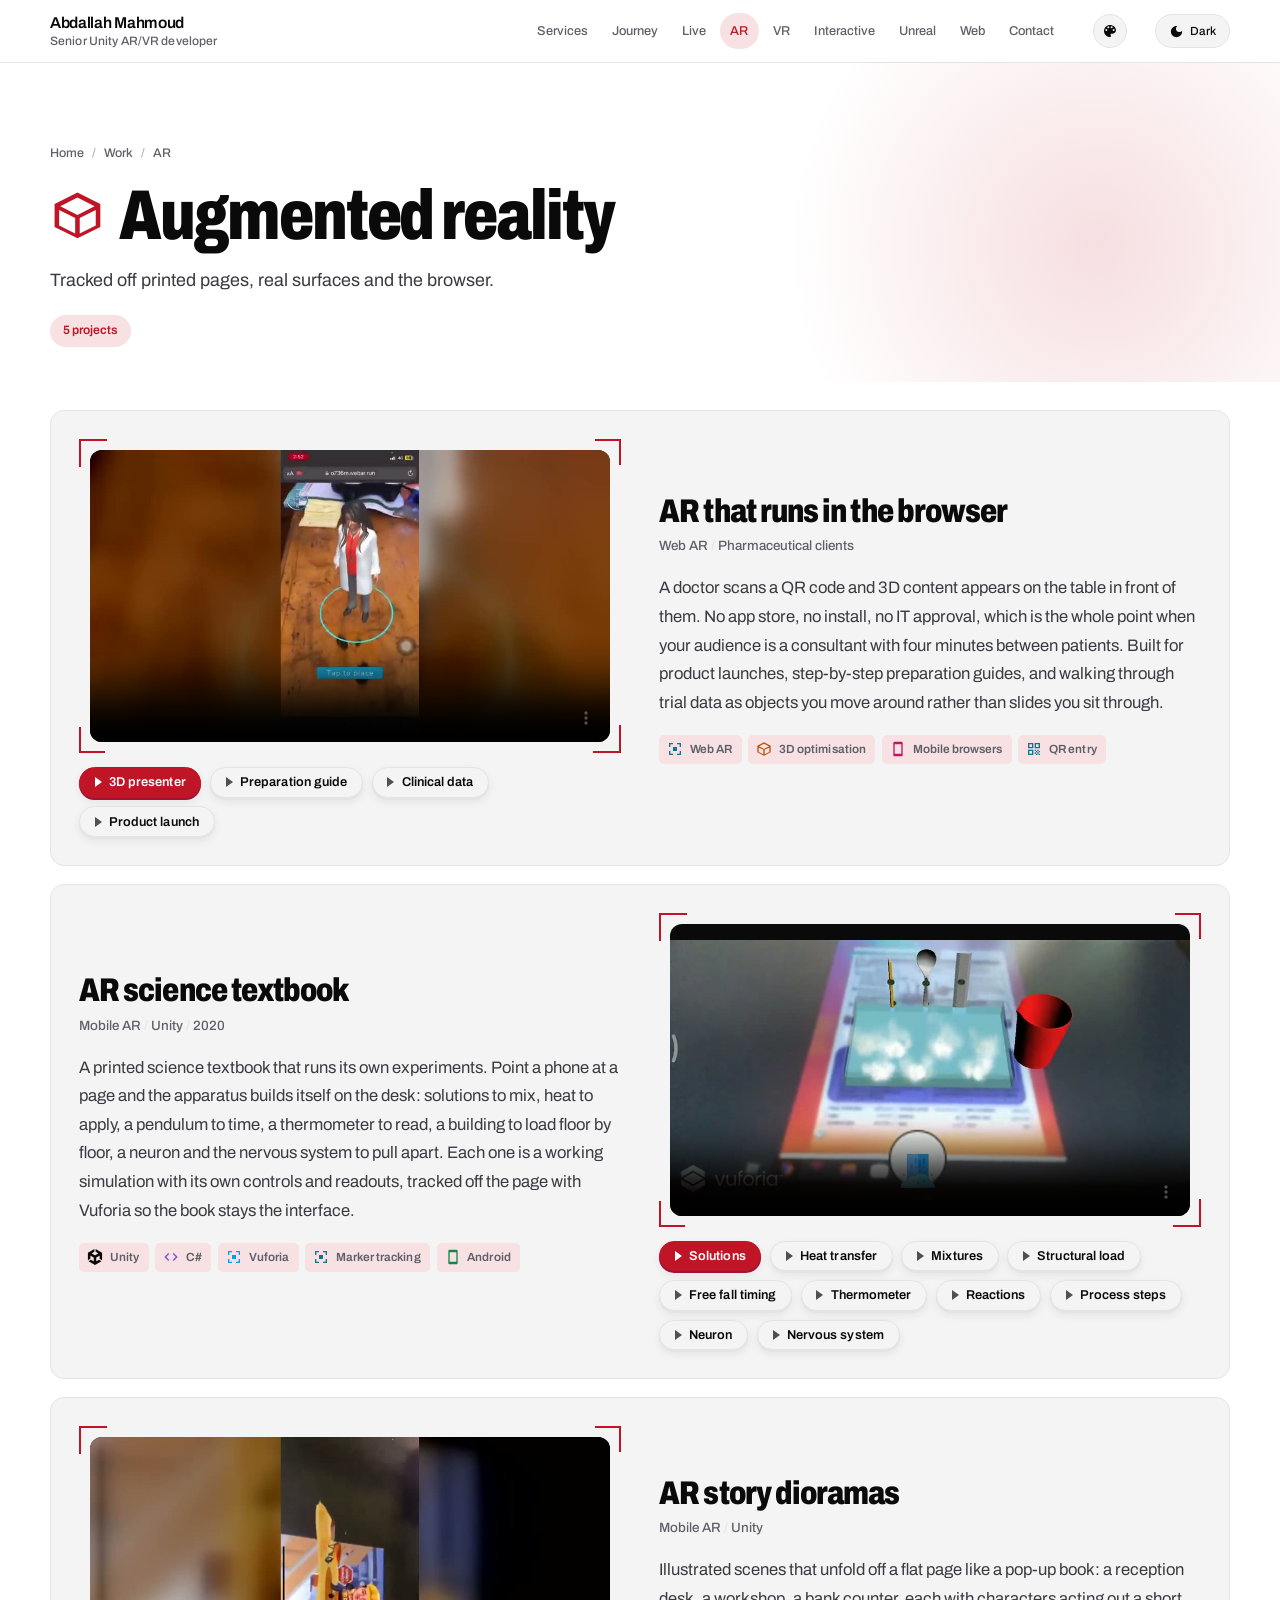
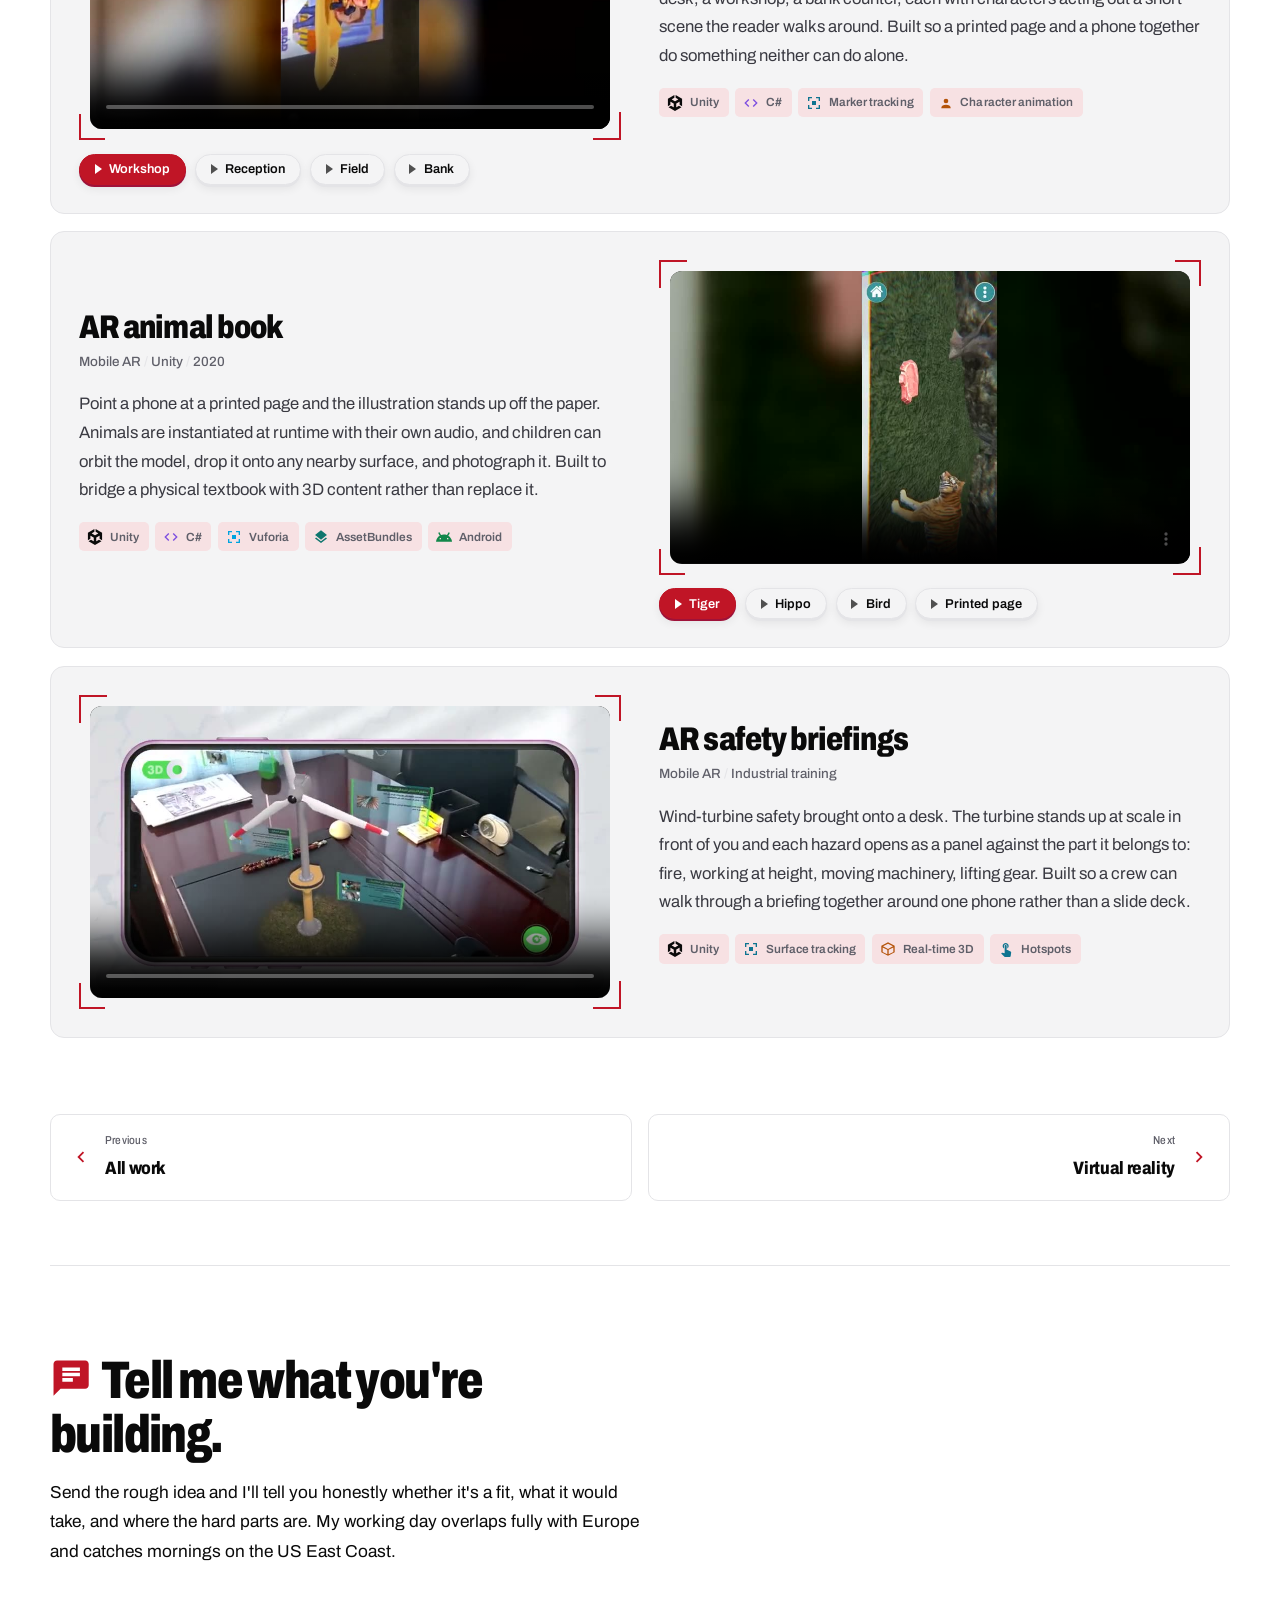
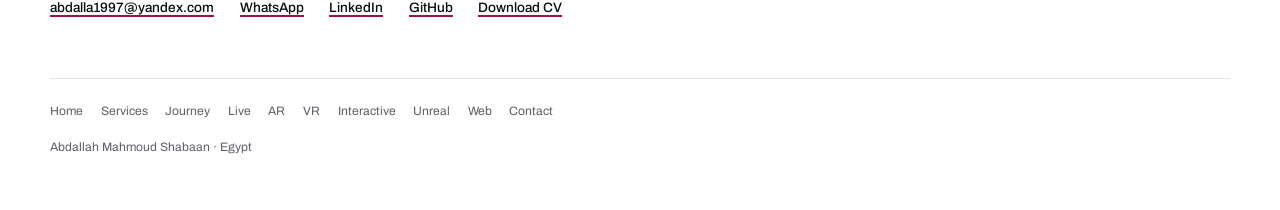
==== ar.html @ 5dbcf46c "Add four services to What I take on Hyper-casual mobile games, casual and puzzle games, web AR and b" ====
<!DOCTYPE html>
<html lang="en">
<head>
<meta charset="utf-8">
<meta name="viewport" content="width=device-width, initial-scale=1">
<title>Augmented reality · Abdallah Mahmoud</title>
<meta name="description" content="Augmented reality Web AR from a QR code, textbooks that come alive, safety briefings on a desk.">
<meta property="og:title" content="Augmented reality · Abdallah Mahmoud">
<meta property="og:description" content="Augmented reality Web AR from a QR code, textbooks that come alive, safety briefings on a desk.">
<meta property="og:image" content="https://abdallam1997.github.io/my-portfolio-site/share-card.png">
<meta property="og:image:width" content="1200">
<meta property="og:image:height" content="630">
<meta property="og:image:alt" content="Abdallah Mahmoud, Unity AR/VR developer">
<meta property="og:site_name" content="Abdallah Mahmoud">
<meta property="og:type" content="website">
<meta property="og:url" content="https://abdallam1997.github.io/my-portfolio-site/ar.html">
<meta name="twitter:card" content="summary_large_image">
<meta name="twitter:title" content="Augmented reality · Abdallah Mahmoud">
<meta name="twitter:description" content="Augmented reality Web AR from a QR code, textbooks that come alive, safety briefings on a desk.">
<meta name="twitter:image" content="https://abdallam1997.github.io/my-portfolio-site/share-card.png">
<link rel="canonical" href="https://abdallam1997.github.io/my-portfolio-site/ar.html">
<meta name="theme-color" content="#FFFFFF">
<link rel="icon" href="favicon.svg" type="image/svg+xml">
<link rel="icon" href="favicon.png" type="image/png" sizes="64x64">
<link rel="apple-touch-icon" href="apple-touch-icon.png">
<script>
// Runs before paint so a stored choice never flashes the wrong theme.
(function(){try{var t=localStorage.getItem('theme');
if(t==='dark'||t==='light')document.documentElement.setAttribute('data-theme',t);
var a=localStorage.getItem('accent');
if(a&&/^[a-z]+$/.test(a))document.documentElement.setAttribute('data-accent',a);}catch(e){}})();
</script>
<link rel="preconnect" href="https://fonts.googleapis.com">
<link rel="preconnect" href="https://fonts.gstatic.com" crossorigin>
<!-- Fonts load without blocking paint, so the page still appears instantly on
     networks where fonts.googleapis.com is slow or blocked. -->
<link rel="stylesheet" href="https://fonts.googleapis.com/css2?family=Archivo:wdth,wght@62..125,400..900&amp;display=swap" media="print" onload="this.media='all';this.onload=null">
<noscript><link rel="stylesheet" href="https://fonts.googleapis.com/css2?family=Archivo:wdth,wght@62..125,400..900&amp;display=swap"></noscript>
<!-- The version is bumped whenever styles.css changes: Pages caches assets for
     ten minutes, and without it a new page can load against the old stylesheet. -->
<link rel="preconnect" href="https://fonts.googleapis.com">
<link rel="preconnect" href="https://fonts.gstatic.com" crossorigin>
<!-- Fonts load without blocking paint, so the page still appears instantly on
     networks where fonts.googleapis.com is slow or blocked. -->
<link rel="stylesheet" href="https://fonts.googleapis.com/css2?family=Archivo:wdth,wght@62..125,400..900&amp;display=swap" media="print" onload="this.media='all';this.onload=null">
<noscript><link rel="stylesheet" href="https://fonts.googleapis.com/css2?family=Archivo:wdth,wght@62..125,400..900&amp;display=swap"></noscript>
<!-- The version is bumped whenever styles.css changes: Pages caches assets for
     ten minutes, and without it a new page can load against the old stylesheet. -->
<link rel="stylesheet" href="styles.css?v=20261012d">
</head>
<body>
<div class="progress" aria-hidden="true"></div>

<!-- Floating contact: shown once the top of the page is past, hidden again over #contact. -->
<div class="fab" id="fab">
  <div class="fab-menu" id="fabMenu">
    <a class="fab-item" href="https://wa.me/201009634712" target="_blank" rel="noopener">
      <svg viewBox="0 0 24 24" aria-hidden="true" focusable="false"><path d="M17.472 14.382c-.297-.149-1.758-.867-2.03-.967-.273-.099-.471-.148-.67.15-.197.297-.767.966-.94 1.164-.173.199-.347.223-.644.075-.297-.15-1.255-.463-2.39-1.475-.883-.788-1.48-1.761-1.653-2.059-.173-.297-.018-.458.13-.606.134-.133.298-.347.446-.52.149-.174.198-.298.298-.497.099-.198.05-.371-.025-.52-.075-.149-.669-1.612-.916-2.207-.242-.579-.487-.5-.669-.51-.173-.008-.371-.01-.57-.01-.198 0-.52.074-.792.372-.272.297-1.04 1.016-1.04 2.479 0 1.462 1.065 2.875 1.213 3.074.149.198 2.096 3.2 5.077 4.487.709.306 1.262.489 1.694.625.712.227 1.36.195 1.872.118.571-.085 1.758-.719 2.006-1.413.248-.694.248-1.289.173-1.413-.074-.124-.272-.198-.57-.347m-5.421 7.403h-.004a9.87 9.87 0 01-5.031-1.378l-.361-.214-3.741.982.998-3.648-.235-.374a9.86 9.86 0 01-1.51-5.26c.001-5.45 4.436-9.884 9.888-9.884 2.64 0 5.122 1.03 6.988 2.898a9.825 9.825 0 012.893 6.994c-.003 5.45-4.437 9.884-9.885 9.884m8.413-18.297A11.815 11.815 0 0012.05 0C5.495 0 .16 5.335.157 11.892c0 2.096.547 4.142 1.588 5.945L.057 24l6.305-1.654a11.882 11.882 0 005.683 1.448h.005c6.554 0 11.89-5.335 11.893-11.893a11.821 11.821 0 00-3.48-8.413z"/></svg>WhatsApp</a>
    <a class="fab-item" href="mailto:abdalla1997@yandex.com">
      <svg viewBox="0 0 24 24" aria-hidden="true" focusable="false"><path d="M20 4H4c-1.1 0-1.99.9-1.99 2L2 18c0 1.1.9 2 2 2h16c1.1 0 2-.9 2-2V6c0-1.1-.9-2-2-2zm0 4l-8 5-8-5V6l8 5 8-5v2z"/></svg>Email</a>
    <a class="fab-item" href="tel:+201009634712">
      <svg viewBox="0 0 24 24" aria-hidden="true" focusable="false"><path d="M6.62 10.79a15.05 15.05 0 006.59 6.59l2.2-2.2c.27-.27.67-.36 1.02-.24 1.12.37 2.33.57 3.57.57.55 0 1 .45 1 1V20c0 .55-.45 1-1 1-9.39 0-17-7.61-17-17 0-.55.45-1 1-1h3.5c.55 0 1 .45 1 1 0 1.25.2 2.45.57 3.57.11.35.03.74-.25 1.02l-2.2 2.2z"/></svg>Call +20 100 963 4712</a>
  </div>
  <button class="fab-btn" id="fabBtn" type="button" aria-expanded="false" aria-controls="fabMenu" aria-label="Contact me">
    <svg class="i-chat" viewBox="0 0 24 24" aria-hidden="true" focusable="false"><path d="M20 2H4c-1.1 0-2 .9-2 2v18l4-4h14c1.1 0 2-.9 2-2V4c0-1.1-.9-2-2-2zM7 9h10v2H7V9zm6 5H7v-2h6v2zm4-6H7V6h10v2z"/></svg>
    <svg class="i-close" viewBox="0 0 24 24" aria-hidden="true" focusable="false"><path d="M19 6.41L17.59 5 12 10.59 6.41 5 5 6.41 10.59 12 5 17.59 6.41 19 12 13.41 17.59 19 19 17.59 13.41 12z"/></svg>
  </button>
</div>


<header class="masthead">
  <div class="wrap">
    <a class="brand" href="index.html">
      <span class="wordmark">Abdallah Mahmoud</span>
      <span class="where">Senior Unity AR/VR developer</span>
    </a>
    <span class="spring"></span>
    <button type="button" class="navtoggle" aria-label="Open menu" aria-expanded="false" aria-controls="mainnav"><svg viewBox="0 0 24 24" aria-hidden="true" focusable="false"><path class="bar1" d="M4 12h16"/><path class="bar2" d="M4 12h16"/><path class="bar3" d="M4 12h16"/></svg></button>
    <nav class="mainnav" id="mainnav" aria-label="Pages">
      <a href="index.html#services">Services</a>
      <a href="index.html#journey">Journey</a>
      <a href="index.html#live">Live</a>
      <a href="ar.html" class="here" aria-current="page">AR</a>
      <a href="vr.html">VR</a>
      <a href="interactive.html">Interactive</a>
      <a href="unreal.html">Unreal</a>
      <a href="websites.html">Web</a>
      <a href="index.html#contact">Contact</a>
    </nav>
    <span class="pickwrap"><button type="button" class="palette" aria-label="Change accent colour" aria-expanded="false" aria-haspopup="true" aria-controls="swatches"><svg viewBox="0 0 24 24" aria-hidden="true" focusable="false"><path d="M12 3c-4.97 0-9 4.03-9 9s4.03 9 9 9c.83 0 1.5-.67 1.5-1.5 0-.39-.15-.74-.39-1.01-.23-.26-.38-.61-.38-.99 0-.83.67-1.5 1.5-1.5H16c2.76 0 5-2.24 5-5 0-4.42-4.03-8-9-8zm-5.5 9a1.5 1.5 0 1 1 0-3 1.5 1.5 0 0 1 0 3zm3-4a1.5 1.5 0 1 1 0-3 1.5 1.5 0 0 1 0 3zm5 0a1.5 1.5 0 1 1 0-3 1.5 1.5 0 0 1 0 3zm3 4a1.5 1.5 0 1 1 0-3 1.5 1.5 0 0 1 0 3z"/></svg></button><div class="swatches" id="swatches" role="group" aria-label="Accent colour"><button type="button" data-accent="red" style="--sw:#C01526" aria-pressed="false" aria-label="Red" title="Red"></button><button type="button" data-accent="orange" style="--sw:#B45309" aria-pressed="false" aria-label="Orange" title="Orange"></button><button type="button" data-accent="green" style="--sw:#15803D" aria-pressed="false" aria-label="Green" title="Green"></button><button type="button" data-accent="teal" style="--sw:#0F766E" aria-pressed="false" aria-label="Teal" title="Teal"></button><button type="button" data-accent="blue" style="--sw:#1D4ED8" aria-pressed="false" aria-label="Blue" title="Blue"></button><button type="button" data-accent="purple" style="--sw:#6D28D9" aria-pressed="false" aria-label="Purple" title="Purple"></button><button type="button" data-accent="magenta" style="--sw:#A21CAF" aria-pressed="false" aria-label="Magenta" title="Magenta"></button></div></span>
    <button type="button" class="theme" aria-label="Switch to dark theme"><svg class="i-moon" viewBox="0 0 24 24" aria-hidden="true" focusable="false"><path d="M12 3c-4.97 0-9 4.03-9 9s4.03 9 9 9 9-4.03 9-9c0-.46-.04-.92-.1-1.36-.98 1.37-2.58 2.26-4.4 2.26-2.98 0-5.4-2.42-5.4-5.4 0-1.81.89-3.42 2.26-4.4-.44-.06-.9-.1-1.36-.1z"/></svg><span class="lab lab-light">Dark</span><svg class="i-sun" viewBox="0 0 24 24" aria-hidden="true" focusable="false"><path d="M12 7c-2.76 0-5 2.24-5 5s2.24 5 5 5 5-2.24 5-5-2.24-5-5-5zM2 13h2c.55 0 1-.45 1-1s-.45-1-1-1H2c-.55 0-1 .45-1 1s.45 1 1 1zm18 0h2c.55 0 1-.45 1-1s-.45-1-1-1h-2c-.55 0-1 .45-1 1s.45 1 1 1zM11 2v2c0 .55.45 1 1 1s1-.45 1-1V2c0-.55-.45-1-1-1s-1 .45-1 1zm0 18v2c0 .55.45 1 1 1s1-.45 1-1v-2c0-.55-.45-1-1-1s-1 .45-1 1zM5.99 4.58a.996.996 0 00-1.41 0 .996.996 0 000 1.41l1.06 1.06c.39.39 1.03.39 1.41 0s.39-1.03 0-1.41L5.99 4.58zm12.37 12.37a.996.996 0 00-1.41 0 .996.996 0 000 1.41l1.06 1.06c.39.39 1.03.39 1.41 0a.996.996 0 000-1.41l-1.06-1.06zm1.06-10.96a.996.996 0 000-1.41.996.996 0 00-1.41 0l-1.06 1.06c-.39.39-.39 1.03 0 1.41s1.03.39 1.41 0l1.06-1.06zM7.05 18.36a.996.996 0 000-1.41.996.996 0 00-1.41 0l-1.06 1.06c-.39.39-.39 1.03 0 1.41s1.03.39 1.41 0l1.06-1.06z"/></svg><span class="lab lab-dark">Light</span></button>
  </div>
</header>

<main id="top">
<section class="pagehead">
  <div class="wrap">
    <p class="crumbs"><a href="index.html">Home</a><span aria-hidden="true">/</span><a href="index.html#work">Work</a><span aria-hidden="true">/</span>AR</p>
    <h1><svg class="ico" viewBox="0 0 24 24" aria-hidden="true" focusable="false"><path d="M12 2L2 7v10l10 5 10-5V7L12 2zm0 2.18L19.5 8 12 11.82 4.5 8 12 4.18zM4 9.62l7 3.5v6.76l-7-3.5V9.62zm9 10.26v-6.76l7-3.5v6.76l-7 3.5z"/></svg>Augmented reality</h1>
    <p class="lead">Tracked off printed pages, real surfaces and the browser.</p>
    <p class="count">5 projects</p>
  </div>
</section>

<section class="band" id="ar">
  <div class="wrap">

    <article class="project">
      <div class="media phone">
        <div class="viewport">
          <span class="brk tr"></span><span class="brk bl"></span>
          <div class="screen wide">
            <video data-lazy src="media/webar-doctor.mp4" data-sm="media/webar-doctor-sm.mp4" poster="media/webar-doctor.jpg" muted loop playsinline preload="none"></video>
          </div>
        </div>
        <div class="clips" role="group" aria-label="Clips for web AR">
          <button aria-pressed="true" data-src="media/webar-doctor.mp4" data-src-sm="media/webar-doctor-sm.mp4" data-poster="media/webar-doctor.jpg">3D presenter</button>
          <button aria-pressed="false" data-src="media/webar-drugprep.mp4" data-src-sm="media/webar-drugprep-sm.mp4" data-poster="media/webar-drugprep.jpg">Preparation guide</button>
          <button aria-pressed="false" data-src="media/webar-brilinta.mp4" data-src-sm="media/webar-brilinta-sm.mp4" data-poster="media/webar-brilinta.jpg">Clinical data</button>
          <button aria-pressed="false" data-src="media/webar-soliqua.mp4" data-src-sm="media/webar-soliqua-sm.mp4" data-poster="media/webar-soliqua.jpg">Product launch</button>
        </div>
      </div>
      <div class="copy">
        <h3>AR that runs in the browser</h3>
        <p class="meta"><span>Web AR</span><span>Pharmaceutical clients</span></p>
        <p class="desc">A doctor scans a QR code and 3D content appears on the table in front of them. No app store, no install, no IT approval, which is the whole point when your audience is a consultant with four minutes between patients. Built for product launches, step-by-step preparation guides, and walking through trial data as objects you move around rather than slides you sit through.</p>
        <ul class="stack">
          <li data-c="ar"><svg class="tico" viewBox="0 0 24 24" aria-hidden="true" focusable="false"><path d="M3 3h6v2H5v4H3V3zm12 0h6v6h-2V5h-4V3zM3 15h2v4h4v2H3v-6zm16 0h2v6h-6v-2h4v-4zM9 9h6v6H9V9z"/></svg>Web AR</li><li data-c="gfx"><svg class="tico" viewBox="0 0 24 24" aria-hidden="true" focusable="false"><path d="M12 2L2 7v10l10 5 10-5V7L12 2zm0 2.18L19.5 8 12 11.82 4.5 8 12 4.18zM4 9.62l7 3.5v6.76l-7-3.5V9.62zm9 10.26v-6.76l7-3.5v6.76l-7 3.5z"/></svg>3D optimisation</li><li data-c="ui"><svg class="tico" viewBox="0 0 24 24" aria-hidden="true" focusable="false"><path d="M17 1.01L7 1c-1.1 0-2 .9-2 2v18c0 1.1.9 2 2 2h10c1.1 0 2-.9 2-2V3c0-1.1-.9-1.99-2-1.99zM17 19H7V5h10v14z"/></svg>Mobile browsers</li><li data-c="ar"><svg class="tico" viewBox="0 0 24 24" aria-hidden="true" focusable="false"><path d="M3 11h8V3H3v8zm2-6h4v4H5V5zM3 21h8v-8H3v8zm2-6h4v4H5v-4zM13 3v8h8V3h-8zm6 6h-4V5h4v4zM19 19h2v2h-2zM13 13h2v2h-2zM15 15h2v2h-2zM13 17h2v2h-2zM15 19h2v2h-2zM17 17h2v2h-2zM17 13h2v2h-2zM19 15h2v2h-2z"/></svg>QR entry</li>
        </ul>
      </div>
    </article>
    <article class="project flip" id="p-textbook">
      <div class="media">
        <div class="viewport">
          <span class="brk tr"></span><span class="brk bl"></span>
          <div class="screen wide">
            <video data-lazy src="media/ar-chem.mp4" data-sm="media/ar-chem-sm.mp4" poster="media/ar-chem.jpg" muted loop playsinline preload="none"></video>
          </div>
        </div>
        <div class="clips" role="group" aria-label="Clips for the AR science textbook">
          <button aria-pressed="true" data-src="media/ar-chem.mp4" data-src-sm="media/ar-chem-sm.mp4" data-poster="media/ar-chem.jpg">Solutions</button>
          <button aria-pressed="false" data-src="media/ar-heat.mp4" data-src-sm="media/ar-heat-sm.mp4" data-poster="media/ar-heat.jpg">Heat transfer</button>
          <button aria-pressed="false" data-src="media/ar-solution.mp4" data-src-sm="media/ar-solution-sm.mp4" data-poster="media/ar-solution.jpg">Mixtures</button>
          <button aria-pressed="false" data-src="media/ar-load.mp4" data-src-sm="media/ar-load-sm.mp4" data-poster="media/ar-load.jpg">Structural load</button>
          <button aria-pressed="false" data-src="media/ar-pendulum.mp4" data-src-sm="media/ar-pendulum-sm.mp4" data-poster="media/ar-pendulum.jpg">Free fall timing</button>
          <button aria-pressed="false" data-src="media/ar-thermometer.mp4" data-src-sm="media/ar-thermometer-sm.mp4" data-poster="media/ar-thermometer.jpg">Thermometer</button>
          <button aria-pressed="false" data-src="media/ar-mixture.mp4" data-src-sm="media/ar-mixture-sm.mp4" data-poster="media/ar-mixture.jpg">Reactions</button>
          <button aria-pressed="false" data-src="media/ar-wool.mp4" data-src-sm="media/ar-wool-sm.mp4" data-poster="media/ar-wool.jpg">Process steps</button>
          <button aria-pressed="false" data-src="media/ar-neuron.mp4" data-src-sm="media/ar-neuron-sm.mp4" data-poster="media/ar-neuron.jpg">Neuron</button>
          <button aria-pressed="false" data-src="media/ar-nerves.mp4" data-src-sm="media/ar-nerves-sm.mp4" data-poster="media/ar-nerves.jpg">Nervous system</button>
        </div>
      </div>
      <div class="copy">
        <h3>AR science textbook</h3>
        <p class="meta"><span>Mobile AR</span><span>Unity</span><span>2020</span></p>
        <p class="desc">A printed science textbook that runs its own experiments. Point a phone at a page and the apparatus builds itself on the desk: solutions to mix, heat to apply, a pendulum to time, a thermometer to read, a building to load floor by floor, a neuron and the nervous system to pull apart. Each one is a working simulation with its own controls and readouts, tracked off the page with Vuforia so the book stays the interface.</p>
        <ul class="stack">
          <li data-b="unity"><svg class="tico" viewBox="0 0 24 24" aria-hidden="true" focusable="false"><path d="m12.9288 4.2939 3.7997 2.1929c.1366.077.1415.2905 0 .3675l-4.515 2.6076a.4192.4192 0 0 1-.4246 0L7.274 6.8543c-.139-.0745-.1415-.293 0-.3675l3.7972-2.193V0L1.3758 5.5977V16.793l3.7177-2.1456v-4.3858c-.0025-.1565.1813-.2682.318-.1838l4.5148 2.6076a.4252.4252 0 0 1 .2136.3676v5.2127c.0025.1565-.1813.2682-.3179.1838l-3.7996-2.1929-3.7178 2.1457L12 24l9.6954-5.5977-3.7178-2.1457-3.7996 2.1929c-.1341.082-.3229-.0248-.3179-.1838V13.053c0-.1565.087-.2956.2136-.3676l4.5149-2.6076c.134-.082.3228.0224.3179.1838v4.3858l3.7177 2.1456V5.5977L12.9288 0Z"/></svg>Unity</li><li data-b="csharp"><svg class="tico" viewBox="0 0 24 24" aria-hidden="true" focusable="false"><path d="M9.4 16.6L4.8 12l4.6-4.6L8 6l-6 6 6 6 1.4-1.4zm5.2 0l4.6-4.6-4.6-4.6L16 6l6 6-6 6-1.4-1.4z"/></svg>C#</li><li data-b="vuforia"><svg class="tico" viewBox="0 0 24 24" aria-hidden="true" focusable="false"><path d="M3 3h6v2H5v4H3V3zm12 0h6v6h-2V5h-4V3zM3 15h2v4h4v2H3v-6zm16 0h2v6h-6v-2h4v-4zM9 9h6v6H9V9z"/></svg>Vuforia</li><li data-c="ar"><svg class="tico" viewBox="0 0 24 24" aria-hidden="true" focusable="false"><path d="M3 3h6v2H5v4H3V3zm12 0h6v6h-2V5h-4V3zM3 15h2v4h4v2H3v-6zm16 0h2v6h-6v-2h4v-4zM9 9h6v6H9V9z"/></svg>Marker tracking</li><li data-b="android"><svg class="tico" viewBox="0 0 24 24" aria-hidden="true" focusable="false"><path d="M17 1.01L7 1c-1.1 0-2 .9-2 2v18c0 1.1.9 2 2 2h10c1.1 0 2-.9 2-2V3c0-1.1-.9-1.99-2-1.99zM17 19H7V5h10v14z"/></svg>Android</li>
        </ul>
      </div>
    </article>
    <article class="project">
      <div class="media phone">
        <div class="viewport">
          <span class="brk tr"></span><span class="brk bl"></span>
          <div class="screen wide">
            <video data-lazy src="media/diorama-2.mp4" data-sm="media/diorama-2-sm.mp4" poster="media/diorama-2.jpg" muted loop playsinline preload="none"></video>
          </div>
        </div>
        <div class="clips" role="group" aria-label="Clips for AR dioramas">
          <button aria-pressed="true" data-src="media/diorama-2.mp4" data-src-sm="media/diorama-2-sm.mp4" data-poster="media/diorama-2.jpg">Workshop</button>
          <button aria-pressed="false" data-src="media/diorama-1.mp4" data-src-sm="media/diorama-1-sm.mp4" data-poster="media/diorama-1.jpg">Reception</button>
          <button aria-pressed="false" data-src="media/diorama-3.mp4" data-src-sm="media/diorama-3-sm.mp4" data-poster="media/diorama-3.jpg">Field</button>
          <button aria-pressed="false" data-src="media/diorama-4.mp4" data-src-sm="media/diorama-4-sm.mp4" data-poster="media/diorama-4.jpg">Bank</button>
        </div>
      </div>
      <div class="copy">
        <h3>AR story dioramas</h3>
        <p class="meta"><span>Mobile AR</span><span>Unity</span></p>
        <p class="desc">Illustrated scenes that unfold off a flat page like a pop-up book: a reception desk, a workshop, a bank counter, each with characters acting out a short scene the reader walks around. Built so a printed page and a phone together do something neither can do alone.</p>
        <ul class="stack">
          <li data-b="unity"><svg class="tico" viewBox="0 0 24 24" aria-hidden="true" focusable="false"><path d="m12.9288 4.2939 3.7997 2.1929c.1366.077.1415.2905 0 .3675l-4.515 2.6076a.4192.4192 0 0 1-.4246 0L7.274 6.8543c-.139-.0745-.1415-.293 0-.3675l3.7972-2.193V0L1.3758 5.5977V16.793l3.7177-2.1456v-4.3858c-.0025-.1565.1813-.2682.318-.1838l4.5148 2.6076a.4252.4252 0 0 1 .2136.3676v5.2127c.0025.1565-.1813.2682-.3179.1838l-3.7996-2.1929-3.7178 2.1457L12 24l9.6954-5.5977-3.7178-2.1457-3.7996 2.1929c-.1341.082-.3229-.0248-.3179-.1838V13.053c0-.1565.087-.2956.2136-.3676l4.5149-2.6076c.134-.082.3228.0224.3179.1838v4.3858l3.7177 2.1456V5.5977L12.9288 0Z"/></svg>Unity</li><li data-b="csharp"><svg class="tico" viewBox="0 0 24 24" aria-hidden="true" focusable="false"><path d="M9.4 16.6L4.8 12l4.6-4.6L8 6l-6 6 6 6 1.4-1.4zm5.2 0l4.6-4.6-4.6-4.6L16 6l6 6-6 6-1.4-1.4z"/></svg>C#</li><li data-c="ar"><svg class="tico" viewBox="0 0 24 24" aria-hidden="true" focusable="false"><path d="M3 3h6v2H5v4H3V3zm12 0h6v6h-2V5h-4V3zM3 15h2v4h4v2H3v-6zm16 0h2v6h-6v-2h4v-4zM9 9h6v6H9V9z"/></svg>Marker tracking</li><li data-c="gfx"><svg class="tico" viewBox="0 0 24 24" aria-hidden="true" focusable="false"><path d="M12 5.5A3.5 3.5 0 1 0 12 12.5 3.5 3.5 0 0 0 12 5.5zM5 20v-1c0-2.76 3.13-4.5 7-4.5s7 1.74 7 4.5v1H5z"/></svg>Character animation</li>
        </ul>
      </div>
    </article>
    <article class="project flip" id="p-animals">
      <div class="media phone">
        <div class="viewport">
          <span class="brk tr"></span><span class="brk bl"></span>
          <div class="screen wide">
            <video data-lazy src="media/ar-tiger.mp4" data-sm="media/ar-tiger-sm.mp4" poster="media/ar-tiger.jpg" muted loop playsinline preload="none"></video>
          </div>
        </div>
        <div class="clips" role="group" aria-label="Clips for AR animal book">
          <button aria-pressed="true" data-src="media/ar-tiger.mp4" data-src-sm="media/ar-tiger-sm.mp4" data-poster="media/ar-tiger.jpg">Tiger</button>
          <button aria-pressed="false" data-src="media/ar-hippo.mp4" data-src-sm="media/ar-hippo-sm.mp4" data-poster="media/ar-hippo.jpg">Hippo</button>
          <button aria-pressed="false" data-src="media/ar-bird.mp4" data-src-sm="media/ar-bird-sm.mp4" data-poster="media/ar-bird.jpg">Bird</button>
          <button aria-pressed="false" data-src="media/ar-book.mp4" data-src-sm="media/ar-book-sm.mp4" data-poster="media/ar-book.jpg">Printed page</button>
        </div>
      </div>
      <div class="copy">
        <h3>AR animal book</h3>
        <p class="meta"><span>Mobile AR</span><span>Unity</span><span>2020</span></p>
        <p class="desc">Point a phone at a printed page and the illustration stands up off the paper. Animals are instantiated at runtime with their own audio, and children can orbit the model, drop it onto any nearby surface, and photograph it. Built to bridge a physical textbook with 3D content rather than replace it.</p>
        <ul class="stack">
          <li data-b="unity"><svg class="tico" viewBox="0 0 24 24" aria-hidden="true" focusable="false"><path d="m12.9288 4.2939 3.7997 2.1929c.1366.077.1415.2905 0 .3675l-4.515 2.6076a.4192.4192 0 0 1-.4246 0L7.274 6.8543c-.139-.0745-.1415-.293 0-.3675l3.7972-2.193V0L1.3758 5.5977V16.793l3.7177-2.1456v-4.3858c-.0025-.1565.1813-.2682.318-.1838l4.5148 2.6076a.4252.4252 0 0 1 .2136.3676v5.2127c.0025.1565-.1813.2682-.3179.1838l-3.7996-2.1929-3.7178 2.1457L12 24l9.6954-5.5977-3.7178-2.1457-3.7996 2.1929c-.1341.082-.3229-.0248-.3179-.1838V13.053c0-.1565.087-.2956.2136-.3676l4.5149-2.6076c.134-.082.3228.0224.3179.1838v4.3858l3.7177 2.1456V5.5977L12.9288 0Z"/></svg>Unity</li><li data-b="csharp"><svg class="tico" viewBox="0 0 24 24" aria-hidden="true" focusable="false"><path d="M9.4 16.6L4.8 12l4.6-4.6L8 6l-6 6 6 6 1.4-1.4zm5.2 0l4.6-4.6-4.6-4.6L16 6l6 6-6 6-1.4-1.4z"/></svg>C#</li><li data-b="vuforia"><svg class="tico" viewBox="0 0 24 24" aria-hidden="true" focusable="false"><path d="M3 3h6v2H5v4H3V3zm12 0h6v6h-2V5h-4V3zM3 15h2v4h4v2H3v-6zm16 0h2v6h-6v-2h4v-4zM9 9h6v6H9V9z"/></svg>Vuforia</li><li data-c="sys"><svg class="tico" viewBox="0 0 24 24" aria-hidden="true" focusable="false"><path d="M11.99 18.54l-7.37-5.73L3 14.07l9 7 9-7-1.63-1.27-7.38 5.74zM12 16l7.36-5.73L21 9l-9-7-9 7 1.63 1.27L12 16z"/></svg>AssetBundles</li><li data-b="android"><svg class="tico" viewBox="0 0 24 24" aria-hidden="true" focusable="false"><path d="M18.4395 5.5586c-.675 1.1664-1.352 2.3318-2.0274 3.498-.0366-.0155-.0742-.0286-.1113-.043-1.8249-.6957-3.484-.8-4.42-.787-1.8551.0185-3.3544.4643-4.2597.8203-.084-.1494-1.7526-3.021-2.0215-3.4864a1.1451 1.1451 0 0 0-.1406-.1914c-.3312-.364-.9054-.4859-1.379-.203-.475.282-.7136.9361-.3886 1.5019 1.9466 3.3696-.0966-.2158 1.9473 3.3593.0172.031-.4946.2642-1.3926 1.0177C2.8987 12.176.452 14.772 0 18.9902h24c-.119-1.1108-.3686-2.099-.7461-3.0683-.7438-1.9118-1.8435-3.2928-2.7402-4.1836a12.1048 12.1048 0 0 0-2.1309-1.6875c.6594-1.122 1.312-2.2559 1.9649-3.3848.2077-.3615.1886-.7956-.0079-1.1191a1.1001 1.1001 0 0 0-.8515-.5332c-.5225-.0536-.9392.3128-1.0488.5449zm-.0391 8.461c.3944.5926.324 1.3306-.1563 1.6503-.4799.3197-1.188.0985-1.582-.4941-.3944-.5927-.324-1.3307.1563-1.6504.4727-.315 1.1812-.1086 1.582.4941zM7.207 13.5273c.4803.3197.5506 1.0577.1563 1.6504-.394.5926-1.1038.8138-1.584.4941-.48-.3197-.5503-1.0577-.1563-1.6504.4008-.6021 1.1087-.8106 1.584-.4941z"/></svg>Android</li>
        </ul>
      </div>
    </article>
    <article class="project" id="p-safety">
      <div class="media">
        <div class="viewport">
          <span class="brk tr"></span><span class="brk bl"></span>
          <div class="screen wide">
            <video data-lazy src="media/ar-reel.mp4" data-sm="media/ar-reel-sm.mp4" poster="media/ar-reel.jpg" muted loop playsinline preload="none"></video>
          </div>
        </div>
      </div>
      <div class="copy">
        <h3>AR safety briefings</h3>
        <p class="meta"><span>Mobile AR</span><span>Industrial training</span></p>
        <p class="desc">Wind-turbine safety brought onto a desk. The turbine stands up at scale in front of you and each hazard opens as a panel against the part it belongs to: fire, working at height, moving machinery, lifting gear. Built so a crew can walk through a briefing together around one phone rather than a slide deck.</p>
        <ul class="stack">
          <li data-b="unity"><svg class="tico" viewBox="0 0 24 24" aria-hidden="true" focusable="false"><path d="m12.9288 4.2939 3.7997 2.1929c.1366.077.1415.2905 0 .3675l-4.515 2.6076a.4192.4192 0 0 1-.4246 0L7.274 6.8543c-.139-.0745-.1415-.293 0-.3675l3.7972-2.193V0L1.3758 5.5977V16.793l3.7177-2.1456v-4.3858c-.0025-.1565.1813-.2682.318-.1838l4.5148 2.6076a.4252.4252 0 0 1 .2136.3676v5.2127c.0025.1565-.1813.2682-.3179.1838l-3.7996-2.1929-3.7178 2.1457L12 24l9.6954-5.5977-3.7178-2.1457-3.7996 2.1929c-.1341.082-.3229-.0248-.3179-.1838V13.053c0-.1565.087-.2956.2136-.3676l4.5149-2.6076c.134-.082.3228.0224.3179.1838v4.3858l3.7177 2.1456V5.5977L12.9288 0Z"/></svg>Unity</li><li data-c="ar"><svg class="tico" viewBox="0 0 24 24" aria-hidden="true" focusable="false"><path d="M3 3h6v2H5v4H3V3zm12 0h6v6h-2V5h-4V3zM3 15h2v4h4v2H3v-6zm16 0h2v6h-6v-2h4v-4zM9 9h6v6H9V9z"/></svg>Surface tracking</li><li data-c="gfx"><svg class="tico" viewBox="0 0 24 24" aria-hidden="true" focusable="false"><path d="M12 2L2 7v10l10 5 10-5V7L12 2zm0 2.18L19.5 8 12 11.82 4.5 8 12 4.18zM4 9.62l7 3.5v6.76l-7-3.5V9.62zm9 10.26v-6.76l7-3.5v6.76l-7 3.5z"/></svg>Real-time 3D</li><li data-c="ar"><svg class="tico" viewBox="0 0 24 24" aria-hidden="true" focusable="false"><path d="M9 11.24V7.5C9 6.12 10.12 5 11.5 5S14 6.12 14 7.5v3.74c1.21-.81 2-2.18 2-3.74C16 5.01 13.99 3 11.5 3S7 5.01 7 7.5c0 1.56.79 2.93 2 3.74zm9.84 4.63l-4.54-2.26c-.17-.07-.35-.11-.54-.11H13v-6c0-.83-.67-1.5-1.5-1.5S10 6.67 10 7.5v10.74l-3.43-.72c-.08-.01-.15-.03-.24-.03-.31 0-.59.13-.79.33l-.79.8 4.94 4.94c.27.27.65.44 1.06.44h6.79c.75 0 1.33-.55 1.44-1.28l.75-5.27c.01-.07.02-.14.02-.2 0-.62-.38-1.16-.91-1.38z"/></svg>Hotspots</li>
        </ul>
      </div>
    </article>

  </div>
</section>

<nav class="pager wrap" aria-label="More work">
  <a class="prev" href="index.html#work"><svg viewBox="0 0 24 24" aria-hidden="true" focusable="false"><path d="M15.4 7.4L14 6l-6 6 6 6 1.4-1.4L10.8 12z"/></svg><span><small>Previous</small>All work</span></a>
  <a class="next" href="vr.html"><span><small>Next</small>Virtual reality</span><svg viewBox="0 0 24 24" aria-hidden="true" focusable="false"><path d="M8.6 7.4L10 6l6 6-6 6-1.4-1.4L13.2 12z"/></svg></a>
</nav>

<section class="contact wrap" id="contact">
  <h2><svg class="ico" viewBox="0 0 24 24" aria-hidden="true" focusable="false"><path d="M20 2H4c-1.1 0-2 .9-2 2v18l4-4h14c1.1 0 2-.9 2-2V4c0-1.1-.9-2-2-2zM7 9h10v2H7V9zm6 5H7v-2h6v2zm4-6H7V6h10v2z"/></svg>Tell me what you're building.</h2>
  <p>Send the rough idea and I'll tell you honestly whether it's a fit, what it would take, and where the hard parts are. My working day overlaps fully with Europe and catches mornings on the US East Coast.</p>
  <ul class="contact-links">
    <li><a href="mailto:abdalla1997@yandex.com">abdalla1997@yandex.com</a></li>
    <li><a href="https://wa.me/201009634712">WhatsApp</a></li>
    <li><a href="https://www.linkedin.com/in/abdalla-mahmoud-8b60b8194/">LinkedIn</a></li>
    <li><a href="https://github.com/AbdallaM1997">GitHub</a></li>
    <li><a href="Abdallah_Mahmoud_Resume.pdf" download>Download CV</a></li>
  </ul>
</section>
</main>

<footer class="wrap">
  <nav class="footnav" aria-label="Pages">
    <a href="index.html">Home</a>
    <a href="index.html#services">Services</a>
    <a href="index.html#journey">Journey</a>
    <a href="index.html#live">Live</a>
    <a href="ar.html">AR</a>
    <a href="vr.html">VR</a>
    <a href="interactive.html">Interactive</a>
    <a href="unreal.html">Unreal</a>
    <a href="websites.html">Web</a>
    <a href="index.html#contact">Contact</a>
  </nav>
  <p>Abdallah Mahmoud Shabaan &middot; Egypt</p>
</footer>

<script src="site.js?v=20261012b"></script>
</body>
</html>
---- styles.css ----
/* The palette is registered so the colours themselves can animate: on a
   theme change every rule that reads one of these variables, gradients
   included, is repainted each frame rather than snapping. */
@property --ground{syntax:"<color>";inherits:true;initial-value:#FFFFFF}
@property --ground-2{syntax:"<color>";inherits:true;initial-value:#F4F4F5}
@property --ink{syntax:"<color>";inherits:true;initial-value:#0A0A0A}
@property --teal{syntax:"<color>";inherits:true;initial-value:#C01526}
@property --clay{syntax:"<color>";inherits:true;initial-value:#9F1239}
@property --ink-2{syntax:"<color>";inherits:true;initial-value:#3A3A42}
@property --mute{syntax:"<color>";inherits:true;initial-value:#5F5F69}
@property --screen{syntax:"<color>";inherits:true;initial-value:#0A0A0A}
@property --line{syntax:"<color>";inherits:true;initial-value:#E4E4E7}
@property --shadow{syntax:"<color>";inherits:true;initial-value:rgba(10,10,10,.07)}
@property --tint{syntax:"<color>";inherits:true;initial-value:#EEEEFB}
@property --scrim{syntax:"<color>";inherits:true;initial-value:rgba(255,255,255,.90)}

:root{
  --ground:#FFFFFF;
  --ground-2:#F4F4F5;
  --ink:#0A0A0A;
  --ink-2:#3A3A42;         /* body copy that sits under a heading */
  --teal:#C01526;          /* accent */
  --clay:#9F1239;          /* accent 2 */
  --mute:#5F5F69;
  --screen:#0A0A0A;
  --line:#E4E4E7;
  --measure:37rem;
  --shadow:rgba(10,10,10,.07);
  --r:10px;                /* corner radius */
  /* accent wash behind pills and icon tiles: mixed from the accent so it
     follows both the chosen palette and the current theme */
  --tint:color-mix(in srgb, var(--teal) 13%, var(--ground));
  --scrim:rgba(255,255,255,.90);
  color-scheme:light;
  --display:"Archivo","Helvetica Neue",Arial,sans-serif;
  --head:"Archivo","Arial Narrow","Helvetica Neue",Arial,sans-serif;
  --body:"Archivo","Helvetica Neue",Arial,sans-serif;
}

/* Dark values live in one block, applied either by the system preference
   (unless the visitor explicitly chose light) or by an explicit choice. */
@media (prefers-color-scheme:dark){
  :root:not([data-theme="light"]){
    --ground:#0A0A0A;
    --ground-2:#141416;
    --ink:#FAFAFA;
    --ink-2:#D4D4DC;
    --teal:#F87171;
    --clay:#FDA4AF;
    --mute:#A1A1AA;
    --screen:#000000;
    --line:#26262B;
    --shadow:rgba(0,0,0,.6);
    --tint:color-mix(in srgb, var(--teal) 17%, var(--ground));
    --scrim:rgba(10,10,10,.87);
    color-scheme:dark;
  }
}
:root[data-theme="dark"]{
  --ground:#0A0A0A;
  --ground-2:#141416;
  --ink:#FAFAFA;
  --ink-2:#D4D4DC;
  --teal:#F87171;
  --clay:#FDA4AF;
  --mute:#A1A1AA;
  --screen:#000000;
  --line:#26262B;
  --shadow:rgba(0,0,0,.6);
  --tint:color-mix(in srgb, var(--teal) 17%, var(--ground));
  --scrim:rgba(10,10,10,.87);
  color-scheme:dark;
}

*{box-sizing:border-box}
html{-webkit-text-size-adjust:100%}
body{
  margin:0;
  background:var(--ground);
  color:var(--ink);
  font-family:var(--body);
  font-variation-settings:"wdth" 100;
  font-size:1.08rem;
  line-height:1.72;
  font-weight:400;
}
img,video{display:block;max-width:100%}
a{color:inherit}

.wrap{width:min(1180px,100% - 2.5rem);max-width:100%;
  margin-left:auto;margin-right:auto;margin-inline:auto}

/* ---------- masthead ---------- */
.masthead{
  border-bottom:1px solid var(--line);
  position:sticky;top:0;z-index:20;
  /* opaque first: browsers without color-mix keep this and stay readable */
  background:var(--ground);
  background:color-mix(in srgb,var(--ground) 92%,transparent);
  -webkit-backdrop-filter:blur(8px);backdrop-filter:blur(8px);
}
.masthead .wrap{
  display:flex;align-items:center;gap:1.25rem;
  padding:.7rem 0;flex-wrap:wrap;
}
.brand{
  display:flex;flex-direction:column;gap:.1rem;
  text-decoration:none;color:inherit;
  border-radius:8px;padding:.15rem .3rem;margin-left:-.3rem;
  transition:background .14s ease;
}
.brand:hover{background:var(--ground-2)}
.wordmark{
  font-family:var(--display);font-weight:600;letter-spacing:-.02em;
  font-size:.98rem;margin:0;line-height:1.2;
}
.masthead .where{font-family:var(--display);font-size:.76rem;font-weight:500;letter-spacing:.01em;color:var(--mute);margin:0;line-height:1.2}
.brand:hover .where{color:var(--teal)}
.masthead .spring{margin-left:auto}
/* ---------- header nav ---------- */
.mainnav{display:flex;align-items:center;gap:.15rem;align-self:center;flex-wrap:wrap}
.mainnav a{
  font-family:var(--display);font-size:.8rem;font-weight:500;
  text-decoration:none;color:var(--mute);
  padding:.42rem .68rem;border-radius:999px;
  transition:color .14s ease,background .14s ease;
}
.mainnav a:hover{color:var(--ink);background:var(--ground-2)}
.mainnav a.here{color:var(--teal);background:var(--tint)}
/* the hamburger only exists on phones; see the 640px block below */
.navtoggle{display:none}
/* the masthead is sticky, so anchors must not land under it */
section[id],article[id]{scroll-margin-top:78px}
@media (max-width:640px){section[id],article[id]{scroll-margin-top:96px}}
.masthead .theme{
  display:inline-flex;align-items:center;justify-content:center;gap:.4rem;
  height:34px;padding:0 .8rem;margin-left:.5rem;
  font-family:var(--display);font-size:.74rem;font-weight:500;
  background:var(--ground-2);border:1px solid var(--line);color:var(--ink);
  border-radius:999px;cursor:pointer;white-space:nowrap;
  transition:background .14s ease,color .14s ease,border-color .14s ease,transform .14s ease;
}
.masthead .theme:hover{background:var(--teal);color:var(--ground);border-color:var(--teal);transform:translateY(-1px)}
.masthead .theme svg{width:15px;height:15px;fill:currentColor;display:block;flex:none}
.masthead .theme .lab-dark{display:none}
:root[data-theme="dark"] .masthead .theme .lab-light{display:none}
:root[data-theme="dark"] .masthead .theme .lab-dark{display:inline-block}
.masthead .theme .i-sun{display:none}
:root[data-theme="dark"] .masthead .theme .i-sun{display:block}
:root[data-theme="dark"] .masthead .theme .i-moon{display:none}
@media (prefers-color-scheme:dark){
  :root:not([data-theme="light"]) .masthead .theme .lab-light{display:none}
  :root:not([data-theme="light"]) .masthead .theme .lab-dark{display:inline-block}
  :root:not([data-theme="light"]) .masthead .theme .i-sun{display:block}
  :root:not([data-theme="light"]) .masthead .theme .i-moon{display:none}
}

/* ---------- hero ---------- */
.hero{position:relative;overflow:hidden}
.hero-bg{position:absolute;top:0;left:0;right:0;bottom:0;z-index:0;pointer-events:none}
.hero-bg video{
  width:100%;height:100%;object-fit:cover;display:block;
  /* a little blur hides compression in a clip encoded for size, and keeps
     the montage from competing with the copy on top of it */
  filter:blur(2px) saturate(.9);transform:scale(1.05);
}
.hero-bg::after{
  content:"";position:absolute;top:0;left:0;right:0;bottom:0;
  /* flat scrim for a guaranteed contrast floor, plus a gradient that closes
     the top and bottom edges into the page */
  background:linear-gradient(var(--ground), transparent 18%, transparent 82%, var(--ground)), var(--scrim);
}
@media (prefers-reduced-motion:reduce){ .hero-bg{display:none} }
.hero .wrap{position:relative;z-index:1;
  min-height:calc(100svh - 62px);
  display:flex;flex-direction:column;align-items:center;justify-content:center;
  text-align:center;gap:0;
  padding:clamp(2.5rem,6vw,4rem) 0 clamp(3rem,7vw,5rem);
}
.avatar{
  width:clamp(116px,15vw,168px);aspect-ratio:1;border-radius:50%;
  border:3px solid var(--teal);background:var(--ground-2);
  margin:0 0 clamp(1.2rem,3vw,1.9rem);flex:none;
  padding:0;cursor:pointer;perspective:750px;
  transition:border-color .2s ease,transform .2s ease;
}
.avatar:hover{transform:translateY(-2px);border-color:var(--clay)}
.avatar-inner{
  display:block;position:relative;width:100%;height:100%;border-radius:50%;
  transform-style:preserve-3d;
  transition:transform .75s cubic-bezier(.3,.85,.3,1);
}
.avatar[aria-pressed="true"] .avatar-inner{transform:rotateY(180deg)}
.face{
  position:absolute;top:0;left:0;right:0;bottom:0;display:block;
  border-radius:50%;overflow:hidden;
  -webkit-backface-visibility:hidden;backface-visibility:hidden;
}
.face.back{transform:rotateY(180deg)}
.face img,.face svg{width:100%;height:100%;display:block;object-fit:cover}
/* a small hint that the circle does something */
.avatar::after{
  content:"";position:absolute;right:2px;bottom:2px;
  width:14px;height:14px;border-radius:50%;
  background:var(--teal);border:2px solid var(--ground);
  transition:background .2s ease;
}
.avatar{position:relative}
.avatar:hover::after{background:var(--clay)}

.typed{color:var(--teal);display:inline-block}
.hero h1 .typed.hl{color:var(--ink)}
.hero h1 .hl .caret{background:var(--ink)}
.caret{
  display:inline-block;width:.09em;height:.88em;
  margin-left:.06em;vertical-align:-.1em;background:var(--teal);
}
.anim .caret{animation:caret 1.05s step-end infinite}
@keyframes caret{0%,100%{opacity:1}50%{opacity:0}}

.hero .welcome{
  font-family:var(--display);font-size:clamp(.82rem,1.5vw,.98rem);font-weight:500;letter-spacing:.01em;
  color:var(--mute);margin:0 0 1.3rem;
}

.tags{
  list-style:none;padding:0;margin:0 0 1.5rem;
  display:flex;flex-wrap:wrap;gap:.6rem;justify-content:center;
}
.tags li{
  font-family:var(--display);font-size:.78rem;font-weight:500;color:var(--teal);
  border:1px solid var(--teal);border-radius:999px;padding:.45rem 1.05rem;
  background:var(--tint);
}

.hero .lede{
  max-width:44rem;margin:0 auto 1rem;font-size:1.06rem;line-height:1.62;
}
.hero .lede.sub{color:var(--mute);font-size:.97rem;margin-bottom:0}

.hero-cta{display:flex;flex-wrap:wrap;gap:.85rem;justify-content:center;margin-top:1.7rem}
.hero .cta{
  display:inline-block;margin:0;
  font-family:var(--display);font-weight:500;font-size:.88rem;
  text-decoration:none;background:var(--teal);color:var(--ground);
  padding:.82rem 1.7rem;border-radius:var(--r);
  border:1px solid var(--teal);
}
.hero .cta:hover{background:transparent;color:var(--teal)}
.hero .cta.ghost{background:transparent;color:var(--teal)}
.hero .cta.ghost:hover{background:var(--teal);color:var(--ground)}

.hero-social{display:flex;gap:.35rem;justify-content:center;margin-top:1.5rem}
.hero-social a{
  display:inline-flex;align-items:center;justify-content:center;
  width:40px;height:40px;color:var(--mute);border-radius:50%;
  transition:color .14s ease,background .14s ease,transform .14s ease;
}
.hero-social a svg{width:19px;height:19px;fill:currentColor;display:block}
.hero-social a:hover{color:var(--teal);background:var(--ground-2);transform:translateY(-2px)}
@media (max-width:640px){
  .hero-social a{width:44px;height:44px}
}

/* ---------- viewport (the AR bracket motif) ---------- */
.viewport{position:relative;padding:11px}
.viewport::before,.viewport::after{
  content:"";position:absolute;width:26px;height:26px;pointer-events:none;
}
.viewport::before{top:0;left:0;border-top:2px solid var(--teal);border-left:2px solid var(--teal)}
.viewport::after{bottom:0;right:0;border-bottom:2px solid var(--teal);border-right:2px solid var(--teal)}
.viewport .brk{position:absolute;width:26px;height:26px;pointer-events:none}
.viewport .brk.tr{top:0;right:0;border-top:2px solid var(--teal);border-right:2px solid var(--teal)}
.viewport .brk.bl{bottom:0;left:0;border-bottom:2px solid var(--teal);border-left:2px solid var(--teal)}
.viewport>.screen{border-radius:12px;overflow:hidden}
.screen{
  background:var(--screen);
  display:flex;align-items:center;justify-content:center;
  overflow:hidden;
}
.screen.wide{aspect-ratio:16/9}
.screen.wide video{width:100%;height:100%;object-fit:contain}
/* padding-ratio fallback for browsers without aspect-ratio (Safari < 15) */
@supports not (aspect-ratio:16/9){
  .screen.wide{position:relative;padding-top:56.25%;height:0}
  .screen.wide video{position:absolute;inset:0;top:0;left:0;width:100%;height:100%}
}
.screen.tall video{width:auto;height:min(540px,68vh);max-width:100%}

/* portrait clips sit in a phone-width column so the frame hugs the video */
.media.phone{display:flex;flex-direction:column;align-items:flex-start}
.media.phone .viewport{display:inline-block}

/* ---------- section framing ---------- */
.band{padding:clamp(2.75rem,6vw,4.75rem) 0;border-top:1px solid var(--line)}
.band-head{margin:0 0 2rem}
.band-head h2{margin:0 0 .45rem}
.band-head h2{display:inline-flex;align-items:center;gap:.62rem}
.ico{width:1.05em;height:1.05em;fill:currentColor;flex:none}
.band-head h2 .ico{color:var(--teal)}
.contact h2 .ico{width:.8em;height:.8em;color:var(--teal);margin-right:.55rem;vertical-align:-.02em;flex:none}
.band-head p{margin:0;color:var(--ink-2);max-width:var(--measure);font-size:1.03rem;line-height:1.66}

/* ---------- headings ---------- */
/* Archivo variable: a heavy weight and a narrowed width make the big type
   read as a poster rather than as a paragraph. */
.hero h1,.band-head h2,.contact h2,.project h3,.live h3,.steps h3,.caps h3{
  font-family:var(--head);font-variation-settings:"wdth" 86;font-weight:800;
}
.hero h1{
  font-size:clamp(2.7rem,9vw,6rem);line-height:.93;letter-spacing:-.025em;
  font-variation-settings:"wdth" 74;font-weight:850;
  margin:0 0 1.2rem;
}
.band-head h2{
  font-size:clamp(1.55rem,3.6vw,2.5rem);letter-spacing:-.025em;
  font-variation-settings:"wdth" 80;font-weight:850;
}
.contact h2{
  font-size:clamp(2rem,5vw,3.3rem);letter-spacing:-.03em;line-height:1.02;
  font-variation-settings:"wdth" 76;font-weight:850;
}
.project h3{font-size:clamp(1.5rem,2.7vw,2.05rem);letter-spacing:-.028em;
  font-variation-settings:"wdth" 80;font-weight:850;line-height:1.08}
.live h3{font-size:1.3rem;letter-spacing:-.022em;font-variation-settings:"wdth" 82;font-weight:850;line-height:1.14}
.steps h3{font-size:1.22rem;letter-spacing:-.022em;font-variation-settings:"wdth" 82;font-weight:850}
.caps h3{font-size:1.12rem;letter-spacing:-.02em;font-variation-settings:"wdth" 84;font-weight:850}
/* a bar of accent drawn behind the name, the way a marker would */
.hero h1 .hl{
  background:linear-gradient(var(--teal),var(--teal)) no-repeat 0 84%/100% 28%;
  padding:0 .07em;
}

/* ---------- accent palettes ---------- */
/* Seven hues spaced around the wheel, each with a light and a dark pair:
   a dark page needs the lighter tone to carry the same weight. */
:root[data-accent="red"]{--teal:#C01526;--clay:#9F1239}
:root[data-theme="dark"][data-accent="red"]{--teal:#F87171;--clay:#FDA4AF}
@media (prefers-color-scheme:dark){:root:not([data-theme="light"])[data-accent="red"]{--teal:#F87171;--clay:#FDA4AF}}
:root[data-accent="orange"]{--teal:#B45309;--clay:#9A3412}
:root[data-theme="dark"][data-accent="orange"]{--teal:#FBBF24;--clay:#FDBA74}
@media (prefers-color-scheme:dark){:root:not([data-theme="light"])[data-accent="orange"]{--teal:#FBBF24;--clay:#FDBA74}}
:root[data-accent="green"]{--teal:#15803D;--clay:#4D7C0F}
:root[data-theme="dark"][data-accent="green"]{--teal:#4ADE80;--clay:#A3E635}
@media (prefers-color-scheme:dark){:root:not([data-theme="light"])[data-accent="green"]{--teal:#4ADE80;--clay:#A3E635}}
:root[data-accent="teal"]{--teal:#0F766E;--clay:#0E7490}
:root[data-theme="dark"][data-accent="teal"]{--teal:#2DD4BF;--clay:#22D3EE}
@media (prefers-color-scheme:dark){:root:not([data-theme="light"])[data-accent="teal"]{--teal:#2DD4BF;--clay:#22D3EE}}
:root[data-accent="blue"]{--teal:#1D4ED8;--clay:#0369A1}
:root[data-theme="dark"][data-accent="blue"]{--teal:#60A5FA;--clay:#38BDF8}
@media (prefers-color-scheme:dark){:root:not([data-theme="light"])[data-accent="blue"]{--teal:#60A5FA;--clay:#38BDF8}}
:root[data-accent="purple"]{--teal:#6D28D9;--clay:#4338CA}
:root[data-theme="dark"][data-accent="purple"]{--teal:#A78BFA;--clay:#818CF8}
@media (prefers-color-scheme:dark){:root:not([data-theme="light"])[data-accent="purple"]{--teal:#A78BFA;--clay:#818CF8}}
:root[data-accent="magenta"]{--teal:#A21CAF;--clay:#86198F}
:root[data-theme="dark"][data-accent="magenta"]{--teal:#E879F9;--clay:#F0ABFC}
@media (prefers-color-scheme:dark){:root:not([data-theme="light"])[data-accent="magenta"]{--teal:#E879F9;--clay:#F0ABFC}}

/* ---------- accent picker ---------- */
.masthead .palette{
  display:inline-flex;align-items:center;justify-content:center;
  width:34px;height:34px;margin-left:.5rem;flex:none;
  background:var(--ground-2);border:1px solid var(--line);color:var(--ink);
  border-radius:999px;cursor:pointer;
  transition:background .14s ease,color .14s ease,border-color .14s ease,transform .14s ease;
}
.masthead .palette:hover{border-color:var(--teal);color:var(--teal);transform:translateY(-1px)}
.masthead .palette[aria-expanded="true"]{background:var(--teal);border-color:var(--teal);color:var(--ground)}
.masthead .palette svg{width:16px;height:16px;fill:currentColor;display:block}
.pickwrap{position:relative;display:inline-flex}
.swatches{
  position:absolute;top:calc(100% + .55rem);right:0;z-index:30;
  display:flex;gap:.4rem;padding:.5rem;
  background:var(--ground);border:1px solid var(--line);border-radius:12px;
  box-shadow:0 14px 34px var(--shadow);
  opacity:0;visibility:hidden;transform:translateY(-6px) scale(.96);transform-origin:90% 0;
  transition:opacity .16s ease,transform .18s cubic-bezier(.2,.9,.25,1.2),visibility 0s linear .18s;
}
.swatches.open{opacity:1;visibility:visible;transform:none;transition-delay:0s}
.swatches button{
  width:26px;height:26px;border-radius:50%;cursor:pointer;flex:none;
  border:2px solid transparent;background:var(--sw);
  box-shadow:0 0 0 1px var(--line) inset;
  transition:transform .14s ease,border-color .14s ease;
}
.swatches button:hover{transform:scale(1.12)}
.swatches button[aria-pressed="true"]{border-color:var(--ink);transform:scale(1.08)}
@media (max-width:640px){
  .masthead .palette{width:38px;height:38px;margin-left:0}
  .pickwrap{order:1;margin-left:auto}
  .masthead .theme{order:2;margin-left:.35rem}
  .swatches{padding:.45rem;gap:.35rem}
}

/* ---------- theme change ---------- */
/* The whole palette eases from one theme to the other, so the page itself
   changes in front of the reader instead of being covered over. */
:root.theming{
  transition:
    --ground .55s ease,--ground-2 .55s ease,--ink .55s ease,--ink-2 .55s ease,--teal .55s ease,
    --clay .55s ease,--mute .55s ease,--screen .55s ease,--line .55s ease,
    --shadow .55s ease,--tint .55s ease,--scrim .55s ease;
}
/* Fallback for engines that cannot animate a registered property: the
   surfaces fade their own colours instead. Harmless where the variables
   already animate, since both land on the same value at the same time. */
@media (prefers-reduced-motion:no-preference){
  .theming body,.theming .masthead,.theming .band,.theming .project,.theming .live article,
  .theming .steps .card,.theming .caps div,.theming .stack li,.theming .tags li,
  .theming .clips button,.theming .rail-btn,.theming .masthead .theme,.theming .navtoggle,
  .theming .sites article,.theming .workcard,.theming .pager a,.theming .contact,.theming footer,.theming .screen,.theming .viewport{
    transition:background-color .55s ease,color .55s ease,border-color .55s ease,
               box-shadow .55s ease,fill .55s ease;
  }
  /* the toggle's icon turns over as the colours cross */
  .masthead .theme svg{transition:transform .55s cubic-bezier(.3,.8,.35,1)}
  .theming .masthead .theme svg{transform:rotate(180deg) scale(.9)}
}

/* ---------- pointer cursor ---------- */
/* Shown only to a mouse: the script adds .cursoring on the first real
   pointermove, so touch and reduced-motion keep the native cursor. */
.cursorlayer{position:fixed;inset:0;pointer-events:none;z-index:120;opacity:0;transition:opacity .25s ease}
html.cursoring .cursorlayer{opacity:1}
html.cursoring .cursorlayer.gone{opacity:0}
html.cursoring,html.cursoring *{cursor:none!important}
.cursorlayer span{position:absolute;top:0;left:0;border-radius:999px;pointer-events:none}
.cring{
  width:34px;height:34px;margin:-17px 0 0 -17px;
  border:1.5px solid var(--teal);background:color-mix(in srgb,var(--teal) 9%,transparent);
  transform:translate(var(--rx,0),var(--ry,0));
  transition:width .24s ease,height .24s ease,margin .24s ease,
             border-color .24s ease,background .24s ease,opacity .2s ease;
}
.cdot{
  width:5px;height:5px;margin:-2.5px 0 0 -2.5px;background:var(--teal);
  transform:translate(var(--x,0),var(--y,0));
  transition:background .24s ease,width .2s ease,height .2s ease,margin .2s ease;
}
.clabel{
  transform:translate(var(--rx,0),var(--ry,0)) translate(30px,-9px);
  font-family:var(--display);font-size:.6rem;font-weight:700;letter-spacing:.09em;
  text-transform:uppercase;color:var(--ground);background:var(--teal);
  padding:.2rem .45rem;border-radius:4px;white-space:nowrap;
  opacity:0;transition:opacity .2s ease;
}
/* over something clickable the ring tightens onto the target */
.cursorlayer.on-hot .cring{
  width:22px;height:22px;margin:-11px 0 0 -11px;
  border-color:var(--clay);background:color-mix(in srgb,var(--clay) 24%,transparent);
}
.cursorlayer.on-hot .cdot{background:var(--clay);width:4px;height:4px;margin:-2px 0 0 -2px}
/* over a card it opens up and names what a click would do */
.cursorlayer.on-card .cring{width:62px;height:62px;margin:-31px 0 0 -31px}
.cursorlayer.on-card .clabel{opacity:1}
.cursorlayer.pressing .cring{width:18px;height:18px;margin:-9px 0 0 -9px}
@media (hover:none){.cursorlayer{display:none}html.cursoring,html.cursoring *{cursor:auto!important}}
@media (prefers-reduced-motion:reduce){.cursorlayer{display:none}}

/* ---------- live links ---------- */
.rail{position:relative}
.live{
  display:flex;gap:1rem;background:none;border:0;
  overflow-x:auto;scroll-snap-type:x mandatory;-webkit-overflow-scrolling:touch;
  scrollbar-width:none;padding:.25rem .25rem 1rem;margin:-.25rem -.25rem 0;
}
.live::-webkit-scrollbar{display:none}
/* snapping would fight the slow drift, so it is off while drifting */
.rail.drifting .live{scroll-snap-type:none}
.live article{
  flex:0 0 clamp(255px,30%,320px);scroll-snap-align:start;
  background:var(--ground-2);border:1px solid var(--line);border-radius:var(--r);
  padding:1.4rem 1.3rem 1.25rem;display:flex;flex-direction:column;
}
/* The arrows sit above the track, level with the section heading, so they
   never cover a card at any width. */
.rail-btn{
  position:absolute;bottom:100%;margin-bottom:1.3rem;z-index:2;
  width:42px;height:42px;border-radius:50%;display:none;align-items:center;justify-content:center;
  background:var(--ground);border:1px solid var(--line);color:var(--ink);cursor:pointer;
  box-shadow:0 8px 20px var(--shadow);
  transition:background .16s ease,color .16s ease,border-color .16s ease,opacity .16s ease;
}
.rail.overflowing .rail-btn{display:inline-flex}
.rail-btn svg{width:22px;height:22px;fill:currentColor}
.rail-btn.prev{right:54px}
.rail-btn.next{right:0}
.rail-btn:hover{background:var(--teal);border-color:var(--teal);color:var(--ground)}
.rail-btn:disabled{opacity:.35;cursor:default}
.rail-btn:disabled:hover{background:var(--ground);border-color:var(--line);color:var(--ink)}
@media (max-width:640px){
  .live article{flex-basis:82%}
  /* below the track on phones: the heading row has no space beside it */
  .rail-btn{top:auto;bottom:-6px;margin-bottom:0;transform:none;width:38px;height:38px}
  .rail-btn.prev{left:auto;right:48px}
  .rail-btn.next{right:0}
  .rail.overflowing .live{padding-bottom:3.4rem}
}
.live h3{margin:0 0 .2rem}
.live .role{font-family:var(--display);font-size:.76rem;color:var(--mute);margin:0 0 .7rem}
.live p.blurb{margin:0 0 1.1rem;font-size:1.01rem;line-height:1.68;color:var(--ink-2)}
.live .links{margin-top:auto;display:flex;flex-wrap:wrap;gap:.45rem}
.copy .links{display:flex;flex-wrap:wrap;gap:.45rem;margin-top:1rem}
.live .links a,.copy .links a{
  font-family:var(--display);font-size:.74rem;font-weight:500;text-decoration:none;
  border:1px solid var(--line);padding:.34rem .7rem;border-radius:999px;color:var(--teal);
}
.live .links a:hover,.copy .links a:hover{background:var(--teal);border-color:var(--teal);color:var(--ground)}

/* ---------- project rows ---------- */
.project{
  display:grid;grid-template-columns:minmax(0,1fr) minmax(0,1fr);
  gap:clamp(1.5rem,3vw,2.5rem);align-items:center;
  padding:clamp(1.25rem,2.5vw,1.75rem);
  border:1px solid var(--line);border-radius:14px;
  background:var(--ground-2);
  margin-bottom:1.1rem;
  transition:border-color .25s ease,transform .25s ease,box-shadow .25s ease;
}
.project:hover{
  border-color:color-mix(in srgb,var(--teal) 55%,var(--line));
  transform:translateY(-3px);
  box-shadow:0 14px 34px var(--shadow);
}
.project:last-of-type{margin-bottom:0}
.project.flip .media{order:2}
.project h3{margin:0 0 .3rem}
.meta{font-family:var(--display);font-size:.84rem;font-weight:500;color:var(--mute);margin:0 0 1rem}
.meta span+span::before{content:" / ";color:var(--line)}
.project p.desc{margin:0 0 1.15rem;max-width:var(--measure);font-size:1.04rem;line-height:1.72;color:var(--ink-2)}
.stack{display:flex;flex-wrap:wrap;gap:.4rem;margin:0 0 1.1rem;padding:0;list-style:none}
/* plain labels, not buttons: square-ish, no border, no hover, muted ink */
.stack li{
  display:inline-flex;align-items:center;gap:.42rem;
  font-family:var(--display);font-size:.74rem;font-weight:600;letter-spacing:.005em;
  color:var(--mute);background:var(--tint);padding:.28rem .6rem .28rem .5rem;
  border-radius:5px;cursor:default;user-select:none;
}
.stack li .tico{color:var(--teal)}
/* brand marks carry their own colour; the generic category glyphs stay accent */
/* category glyphs: a small fixed palette so a card without brand marks
   still reads as more than one colour */
.stack li[data-c="ar"] .tico{color:#0E7490}
.stack li[data-c="vr"] .tico{color:#7C3AED}
.stack li[data-c="gfx"] .tico{color:#B45309}
.stack li[data-c="ui"] .tico{color:#BE185D}
.stack li[data-c="sys"] .tico{color:#0F766E}
.stack li[data-c="game"] .tico{color:#047857}
.stack li[data-b="unity"] .tico{color:var(--ink)}
.stack li[data-b="unreal"] .tico{color:var(--ink)}
.stack li[data-b="csharp"] .tico{color:#7C4DE0}
.stack li[data-b="android"] .tico{color:#12874A}
.stack li[data-b="meta"] .tico{color:#1877F2}
.stack li[data-b="arduino"] .tico{color:#00979D}
.stack li[data-b="vuforia"] .tico{color:#00A3E0}
.stack li[data-b="google"] .tico{color:#4285F4}
.stack li[data-b="webxr"] .tico{color:#EA4C4C}
.stack li[data-b="rest"] .tico{color:#A55B06}
@media (prefers-color-scheme:dark){
  :root:not([data-theme="light"]) .stack li[data-c="ar"] .tico{color:#22D3EE}
  :root:not([data-theme="light"]) .stack li[data-c="vr"] .tico{color:#B79CFA}
  :root:not([data-theme="light"]) .stack li[data-c="gfx"] .tico{color:#F5A524}
  :root:not([data-theme="light"]) .stack li[data-c="ui"] .tico{color:#F472B6}
  :root:not([data-theme="light"]) .stack li[data-c="sys"] .tico{color:#2DD4BF}
  :root:not([data-theme="light"]) .stack li[data-c="game"] .tico{color:#34D399}
  :root:not([data-theme="light"]) .stack li[data-b="csharp"] .tico{color:#A98BF5}
  :root:not([data-theme="light"]) .stack li[data-b="meta"] .tico{color:#4599FF}
  :root:not([data-theme="light"]) .stack li[data-b="arduino"] .tico{color:#25C6CD}
  :root:not([data-theme="light"]) .stack li[data-b="google"] .tico{color:#6FA8FF}
  :root:not([data-theme="light"]) .stack li[data-b="android"] .tico{color:#3DDC84}
  :root:not([data-theme="light"]) .stack li[data-b="rest"] .tico{color:#F5A524}
}
:root[data-theme="dark"] .stack li[data-c="ar"] .tico{color:#22D3EE}
:root[data-theme="dark"] .stack li[data-c="vr"] .tico{color:#B79CFA}
:root[data-theme="dark"] .stack li[data-c="gfx"] .tico{color:#F5A524}
:root[data-theme="dark"] .stack li[data-c="ui"] .tico{color:#F472B6}
:root[data-theme="dark"] .stack li[data-c="sys"] .tico{color:#2DD4BF}
:root[data-theme="dark"] .stack li[data-c="game"] .tico{color:#34D399}
:root[data-theme="dark"] .stack li[data-b="csharp"] .tico{color:#A98BF5}
:root[data-theme="dark"] .stack li[data-b="meta"] .tico{color:#4599FF}
:root[data-theme="dark"] .stack li[data-b="arduino"] .tico{color:#25C6CD}
:root[data-theme="dark"] .stack li[data-b="google"] .tico{color:#6FA8FF}
:root[data-theme="dark"] .stack li[data-b="android"] .tico{color:#3DDC84}
:root[data-theme="dark"] .stack li[data-b="rest"] .tico{color:#F5A524}
/* brand marks are the official Simple Icons glyphs (CC0); the rest are
   generic category glyphs so every pill reads the same weight */
.tico{width:16px;height:16px;fill:currentColor;flex:none;opacity:1}
.outlinks{display:flex;flex-wrap:wrap;gap:.5rem;margin:0}
.outlinks a{
  font-family:var(--display);font-size:.76rem;font-weight:500;text-decoration:none;
  border-bottom:2px solid var(--clay);padding-bottom:1px;
}
.outlinks a:hover{color:var(--clay)}

/* clip switcher */
/* These swap the clip in the frame above, so they are drawn as real buttons:
   full-strength ink, a play triangle, and a lip underneath that presses in. */
.clips{display:flex;gap:.55rem;margin-top:.85rem;flex-wrap:wrap}
.clips button{
  display:inline-flex;align-items:center;gap:.45rem;
  font-family:var(--display);font-size:.8rem;font-weight:600;letter-spacing:.005em;
  background:var(--ground-2);border:1px solid var(--line);color:var(--ink);
  padding:.46rem .92rem;cursor:pointer;border-radius:999px;
  box-shadow:0 2px 0 var(--line),0 4px 10px var(--shadow);
}
.clips button::before{
  content:"";flex:0 0 auto;width:0;height:0;opacity:.7;
  border-left:7px solid currentColor;
  border-top:5px solid transparent;border-bottom:5px solid transparent;
}
.clips button:hover{
  border-color:var(--teal);color:var(--teal);background:var(--tint);
  transform:translateY(-2px);box-shadow:0 4px 0 var(--teal),0 9px 18px var(--shadow);
}
.clips button:hover::before{opacity:1}
.clips button:active{transform:translateY(1px);box-shadow:0 1px 0 var(--line)}
.clips button:focus-visible{outline:2px solid var(--teal);outline-offset:2px}
.clips button[aria-pressed="true"]{
  background:var(--teal);border-color:var(--teal);color:var(--ground);
  box-shadow:0 2px 0 var(--clay),0 4px 10px var(--shadow);
}
.clips button[aria-pressed="true"]::before{opacity:1}
.clips button[aria-pressed="true"]:hover{
  background:var(--teal);color:var(--ground);
  box-shadow:0 4px 0 var(--clay),0 9px 18px var(--shadow);
}

/* ---------- websites ---------- */
.sites{display:grid;gap:1.4rem}
.sites article{
  display:grid;grid-template-columns:minmax(0,1.05fr) minmax(0,1fr);gap:1.6rem;align-items:center;
  background:var(--ground-2);border:1px solid var(--line);border-radius:var(--r);
  padding:1.1rem;
  transition:border-color .22s ease,transform .22s ease,box-shadow .22s ease;
}
.sites article:hover{
  border-color:color-mix(in srgb,var(--teal) 55%,var(--line));
  transform:translateY(-3px);box-shadow:0 14px 34px var(--shadow);
}
.sites .shot{display:block;border-radius:10px;overflow:hidden;border:1px solid var(--line);background:var(--ground)}
.sites .shot img{display:block;width:100%;height:auto;transition:transform .5s cubic-bezier(.22,.61,.36,1)}
.sites article:hover .shot img{transform:scale(1.03)}
.sites .copy{padding:.2rem .3rem .2rem 0}
.sites h3{margin:0 0 .2rem}
.sites .role{font-size:.8rem;font-weight:500;color:var(--mute);margin:0 0 .8rem}
.sites .blurb{margin:0 0 1.1rem;font-size:1.02rem;line-height:1.68;color:var(--ink-2);max-width:var(--measure)}
.sites .links{display:flex;flex-wrap:wrap;gap:.45rem;margin-top:1rem}
@media (max-width:760px){
  .sites article{grid-template-columns:1fr;gap:1.1rem}
  .sites .copy{padding:0}
}

/* ---------- capability list ---------- */
/* eight services: four across, two across, or one, so no row is left half empty */
.caps{display:grid;grid-template-columns:repeat(4,minmax(0,1fr));gap:1rem}
@media (max-width:1000px){.caps{grid-template-columns:repeat(2,minmax(0,1fr))}}
@media (max-width:560px){.caps{grid-template-columns:1fr}}
.caps h3{margin:0 0 .4rem}
.caps h3{display:flex;align-items:center;gap:.68rem}
.cap-ico{
  display:inline-flex;align-items:center;justify-content:center;
  width:32px;height:32px;border-radius:8px;flex:none;
  background:var(--tint);color:var(--teal);
}
.cap-ico .ico{width:17px;height:17px}
.caps p{margin:0;font-size:1rem;line-height:1.66;color:var(--ink-2);max-width:26rem}
.caps div{
  border:1px solid var(--line);border-radius:var(--r);
  background:var(--ground-2);padding:1.1rem 1.15rem;
}

/* ---------- journey ---------- */
.steps{list-style:none;margin:0;padding:1rem 0 .5rem;position:relative}
.trail{position:absolute;inset:0;width:100%;height:100%;pointer-events:none;overflow:visible;z-index:0}
.trail path{fill:none;stroke-width:2;stroke-linecap:round}
.trail-bg{stroke:var(--line);opacity:.9}
@media (max-width:640px){.trail path{stroke-width:2.5}.trail-bg{stroke:var(--mute);opacity:.35}}
.trail-ink{stroke:var(--teal);stroke-dasharray:1;stroke-dashoffset:1}
.trail-dot{
  fill:var(--teal);stroke:var(--ground);stroke-width:3;opacity:0;
  filter:drop-shadow(0 0 4px var(--teal));
  transition:opacity .2s ease,filter .3s ease,r .3s ease;
}
.trail-halo{fill:var(--teal);opacity:0;transition:opacity .3s ease,r .3s ease}
.steps.riding .trail-dot{opacity:1}
.steps.riding .trail-halo{opacity:.18}
.steps.riding.moving .trail-dot{filter:drop-shadow(0 0 10px var(--teal)) drop-shadow(0 0 22px var(--teal));r:11}
.steps.riding.moving .trail-halo{opacity:.35;r:26}
@keyframes halo{0%,100%{opacity:.14}50%{opacity:.28}}
.steps.riding:not(.moving) .trail-halo{animation:halo 2.2s ease-in-out infinite}
html:not(.anim) .trail-ink{stroke-dashoffset:0!important}
html:not(.anim) .trail-dot,html:not(.anim) .trail-halo{display:none}

.steps > li{
  position:relative;z-index:1;
  display:grid;grid-template-columns:1fr 1fr;column-gap:clamp(6rem,18vw,14rem);
  padding:0 0 3.2rem;
}
.steps > li:last-child{padding-bottom:1rem}
.steps > li:nth-of-type(even) .card{grid-column:2}
.steps > li:nth-of-type(odd) .card{grid-column:1}
/* year chip pinned to the path's bend; JS sets left */
.steps .when{
  position:absolute;top:50%;left:50%;transform:translate(-50%,-50%);
  font-family:var(--display);font-weight:700;font-size:.74rem;letter-spacing:.05em;
  color:var(--ground);background:var(--teal);border-radius:999px;
  padding:.3rem .7rem;white-space:nowrap;box-shadow:0 0 0 4px var(--ground);
}
.steps > li.now .when{background:var(--clay)}
/* chips start dim and light up as the dot reaches them */
.anim .steps .when{
  background:var(--ground-2);color:var(--mute);border:1px solid var(--line);
  transition:background .35s ease,color .35s ease,border-color .35s ease,box-shadow .45s ease,transform .35s ease;
}
.anim .steps .when.lit{background:var(--teal);color:var(--ground);border-color:var(--teal)}
.anim .steps > li.now .when.lit{background:var(--clay);border-color:var(--clay)}
.anim .steps .when.lit.near{
  transform:translate(-50%,-50%) scale(1.12);
  box-shadow:0 0 0 4px var(--ground),0 0 18px 4px var(--teal);
}
.anim .steps > li.now .when.lit.near{box-shadow:0 0 0 4px var(--ground),0 0 18px 4px var(--clay)}

.steps .card{
  position:relative;
  border:1px solid var(--line);border-radius:var(--r);
  background:var(--ground-2);padding:1.1rem 1.2rem 1.15rem;
  box-shadow:0 12px 30px var(--shadow);
  transform-style:preserve-3d;backface-visibility:hidden;
  transition:transform .22s ease,box-shadow .22s ease;
}
.steps .card:hover{transform:translateY(-3px);box-shadow:0 18px 38px var(--shadow)}
.steps .card{transition:transform .22s ease,box-shadow .5s ease,border-color .5s ease}
.steps .card.lit{border-color:var(--teal);box-shadow:0 12px 30px var(--shadow),0 0 0 1px var(--teal),0 0 28px 2px var(--tint),0 0 40px -6px var(--teal)}
.steps > li.now .card.lit{border-color:var(--clay);box-shadow:0 12px 30px var(--shadow),0 0 0 1px var(--clay),0 0 28px 2px var(--tint),0 0 40px -6px var(--clay)}
.steps .pic{
  position:absolute;object-position:center;top:-1.1rem;width:92px;height:92px;border-radius:50%;object-fit:cover;
  border:4px solid var(--ground);box-shadow:0 8px 20px var(--shadow);background:var(--ground-2);
}
.steps > li:nth-of-type(odd) .pic{right:-2.2rem}
.steps > li:nth-of-type(even) .pic{left:-2.2rem}
.steps > li:nth-of-type(odd) .what{padding-right:2.6rem}
.steps > li:nth-of-type(even) .what{padding-left:2.6rem}
.steps h3{margin:0 0 .45rem;line-height:1.35}
.steps p{margin:0;font-size:1.01rem;line-height:1.68;color:var(--ink-2)}
.steps p a{color:var(--ink);text-decoration:underline;text-decoration-color:var(--teal);text-underline-offset:3px;font-family:var(--display);font-size:.8rem;white-space:nowrap}
.steps p a:hover{color:var(--teal)}
.steps .stack{margin:1.15rem 0 .1rem;gap:.42rem}
.steps .stack li{font-size:.7rem;padding:.3rem .58rem .3rem .48rem}
.steps .stack .tico{width:14px;height:14px}

/* the cards flip in from their own side of the path */
.anim .steps .card.reveal{
  transition:opacity .7s cubic-bezier(.22,.61,.36,1),transform .8s cubic-bezier(.22,.61,.36,1);
  transition-delay:var(--d,0ms);
}
.anim .steps > li:nth-of-type(odd) .card.reveal{transform:perspective(1100px) rotateY(-70deg) translateX(-30px);transform-origin:100% 50%}
.anim .steps > li:nth-of-type(even) .card.reveal{transform:perspective(1100px) rotateY(70deg) translateX(30px);transform-origin:0 50%}
.anim .steps > li:nth-of-type(n) .card.reveal.in{transform:none}

@media (max-width:640px){
  .steps{padding-left:0}
  .steps > li{grid-template-columns:1fr;column-gap:0;padding:.6rem 0 2.6rem 3.1rem}
  .steps > li:nth-of-type(odd) .card,.steps > li:nth-of-type(even) .card{grid-column:1}
  .steps .when{top:0;transform:translate(-14px,-50%);font-size:.7rem;padding:.25rem .6rem}
  .anim .steps .when.lit.near{transform:translate(-14px,-50%) scale(1.12)}
  .steps .card{padding:1.1rem 1.05rem 1.25rem;margin-top:2.2rem}
  .steps .stack{margin-top:1.35rem;gap:.45rem}
  .steps .stack li{font-size:.72rem;padding:.34rem .62rem .34rem .5rem}
  .steps .pic{width:64px;height:64px;top:-1.6rem;right:.8rem!important;left:auto!important}
  .steps > li:nth-of-type(n) .what{padding:0}
  .steps h3{padding-right:3.6rem}
  .anim .steps > li:nth-of-type(odd) .card.reveal,.anim .steps > li:nth-of-type(even) .card.reveal{transform:perspective(900px) rotateX(-40deg) translateY(20px);transform-origin:50% 0}
  .anim .steps > li:nth-of-type(n) .card.reveal.in{transform:none}
}

/* ---------- contact ---------- */
.contact{border-top:1px solid var(--line);padding:clamp(3rem,7vw,5.5rem) 0 3.5rem}
.contact h2{margin:0 0 1rem;max-width:20ch}
.contact p{max-width:var(--measure);margin:0 0 1.6rem}
.contact-links{list-style:none;padding:0;margin:0;display:flex;flex-wrap:wrap;gap:.7rem 1.6rem}
.contact-links a{
  font-family:var(--display);font-weight:500;font-size:.85rem;text-decoration:none;
  padding-bottom:2px;
  background-image:linear-gradient(var(--teal),var(--teal));
  background-size:100% 2px;background-repeat:no-repeat;background-position:0 100%;
  transition:background-size .28s cubic-bezier(.22,.61,.36,1);
}
.contact-links a:hover{background-size:0% 2px;background-position:100% 100%}
footer{border-top:1px solid var(--line);padding:1.4rem 0 2.5rem;font-family:var(--display);font-size:.76rem;color:var(--mute)}


/* ---------- motion ---------- */
/* Everything here is gated behind .anim on <html>, which the script only adds
   when JS runs and the visitor has not asked for reduced motion. Without it
   the page renders fully visible and static. */
.progress{
  position:fixed;top:0;left:0;height:2px;width:100%;z-index:30;
  background:var(--teal);transform:scaleX(0);transform-origin:0 50%;
  will-change:transform;
}
html:not(.anim) .progress{display:none}

.anim .reveal{
  opacity:0;transform:translateY(30px) scale(.96);
  transition:opacity .7s cubic-bezier(.2,.8,.2,1),
             transform .8s cubic-bezier(.2,.9,.25,1.25);
  transition-delay:var(--d,0ms);
}
.anim .reveal.in{opacity:1;transform:none}
/* project halves slide in from their own side */
@media (min-width:881px){
  .anim .project .media.reveal{transform:translateX(-26px) translateY(14px)}
  .anim .project .copy.reveal{transform:translateX(26px) translateY(14px)}
  .anim .project.flip .media.reveal{transform:translateX(26px) translateY(14px)}
  .anim .project.flip .copy.reveal{transform:translateX(-26px) translateY(14px)}
  .anim .project .media.reveal.in,.anim .project .copy.reveal.in{transform:none}
}

/* AR brackets draw themselves in when the frame arrives */
.anim .reveal .viewport::before,.anim .reveal .viewport::after,
.anim .reveal .viewport .brk{
  opacity:0;transform:scale(.55);
  transition:opacity .5s ease,transform .5s cubic-bezier(.34,1.56,.64,1);
}
.anim .viewport::before{transform-origin:top left}
.anim .viewport::after{transform-origin:bottom right}
.anim .viewport .brk.tr{transform-origin:top right}
.anim .viewport .brk.bl{transform-origin:bottom left}
.anim .reveal.in .viewport::before,.anim .reveal.in .viewport::after,
.anim .reveal.in .viewport .brk{opacity:1;transform:none}
.anim .reveal.in .viewport::after{transition-delay:.12s}
.anim .reveal.in .viewport .brk.tr{transition-delay:.06s}
.anim .reveal.in .viewport .brk.bl{transition-delay:.18s}

/* hero comes in on load */
@keyframes rise{from{opacity:0;transform:translateY(24px)}to{opacity:1;transform:none}}
.anim .avatar,.anim .hero h1,.anim .hero .welcome,.anim .tags,
.anim .hero .lede,.anim .hero-cta{
  animation:rise .8s cubic-bezier(.22,.61,.36,1) both;
}
.anim .avatar{animation-delay:.04s}
.anim .hero h1{animation-delay:.12s}
.anim .hero .welcome{animation-delay:.22s}
.anim .tags{animation-delay:.3s}
.anim .hero .lede{animation-delay:.38s}
.anim .hero-cta{animation-delay:.46s}

/* the accent bar sweeps in under the name once the typing has landed */
.anim .hero h1 .hl{animation:draw .7s cubic-bezier(.7,0,.2,1) .85s both}
@keyframes draw{from{background-size:0% 28%}to{background-size:100% 28%}}
html:not(.anim) .hero h1 .hl{background-size:100% 28%}

/* the role pills pop rather than slide, and land one after another */
.anim .tags{animation:none;opacity:1}
.anim .tags li{
  animation:pop .7s cubic-bezier(.2,.9,.25,1.3) both;
  animation-delay:calc(.34s + var(--i,0) * .09s);
}
@keyframes pop{
  0%{transform:scale(.3,.6);opacity:0}
  55%{transform:scale(1.07,.95);opacity:1}
  78%{transform:scale(.98,1.03)}
  100%{transform:scale(1,1)}
}

/* the avatar keeps breathing, and leans toward the pointer */
.anim .avatar{animation:rise .8s cubic-bezier(.22,.61,.36,1) .04s both}
.anim .avatar-inner{animation:float 6.5s ease-in-out 1.4s infinite}
.avatar[aria-pressed="true"] .avatar-inner,.avatar:hover .avatar-inner{animation:none}
@keyframes float{50%{transform:translateY(-9px)}}
.hero .wrap{--mx:0;--my:0}
.anim .avatar{
  transition:border-color .2s ease,transform .2s ease,translate .7s cubic-bezier(.2,.8,.2,1);
  translate:calc(var(--mx,0) * 14px) calc(var(--my,0) * 10px);
}
.anim .hero h1{
  transition:translate .9s cubic-bezier(.2,.8,.2,1);
  translate:calc(var(--mx,0) * -7px) calc(var(--my,0) * -5px);
}

/* the rule under each section heading draws across */
.band-head h2{position:relative;padding-bottom:.34rem}
.band-head h2::after{
  content:"";position:absolute;left:0;bottom:0;height:2px;width:100%;
  background:var(--teal);transform:scaleX(0);transform-origin:0 50%;
}
.anim .band-head h2::after{transition:transform .7s cubic-bezier(.22,.61,.36,1) .1s}
.anim .band-head.in h2::after{transform:scaleX(1)}
/* section headings land with a little overshoot */
.anim .band-head.reveal{transform:translateY(26px) scale(.94);transform-origin:0 100%}
html:not(.anim) .band-head h2::after{transform:scaleX(1)}

/* hovers */
.hero .cta{transition:background .18s ease,color .18s ease,transform .18s ease}
.hero .cta:hover{transform:translateY(-2px)}

.live article{transition:transform .22s ease,box-shadow .22s ease}
.live article:hover{transform:translateY(-3px);box-shadow:0 10px 26px var(--shadow)}
.live .links a{transition:background .16s ease,color .16s ease}


.screen video{transition:transform .5s cubic-bezier(.22,.61,.36,1)}
.media:hover .screen video{transform:scale(1.02)}

.clips button{transition:background .16s ease,color .16s ease,border-color .16s ease,transform .16s cubic-bezier(.22,.61,.36,1),box-shadow .16s ease}


/* underline sweep on the text links */
.outlinks a,.contact ul a{
  position:relative;border-bottom:0;padding-bottom:2px;
  background-image:linear-gradient(var(--clay),var(--clay));
  background-size:100% 2px;background-repeat:no-repeat;background-position:0 100%;
  transition:background-size .28s cubic-bezier(.22,.61,.36,1);
}
.outlinks a:hover{background-size:0% 2px;background-position:100% 100%}
.masthead a{transition:color .16s ease}

:focus-visible{outline:3px solid var(--clay);outline-offset:3px}
@supports not selector(:focus-visible){
  a:focus,button:focus{outline:3px solid var(--clay);outline-offset:3px}
}

/* On a phone the masthead is sticky, so keep it short: wordmark and icons
   share the first row, the role drops underneath, and the tap targets grow. */
@media (max-width:640px){
  /* one row only: wordmark, theme, hamburger. The dropdown carries the links */
  .masthead .wrap{gap:.3rem .5rem;padding:.5rem 0;flex-wrap:nowrap}
  .brand{min-width:0}
  .masthead .where{font-size:.68rem}
  /* icons get their own row; the negative margin optically lines the first
     glyph up with the wordmark rather than the 44px tap box */
  /* six links will not fit a phone row at a 44px tap size, so they fold into
     a dropdown hung off the sticky header instead of taking a second row */
  .navtoggle{
    display:inline-flex;align-items:center;justify-content:center;
    order:3;flex:none;width:40px;height:38px;margin-left:0;
    background:var(--ground-2);border:1px solid var(--line);color:var(--ink);
    border-radius:999px;cursor:pointer;
    transition:background .14s ease,color .14s ease,border-color .14s ease;
  }
  .navtoggle svg{
    width:20px;height:20px;display:block;fill:none;
    stroke:currentColor;stroke-width:2;stroke-linecap:round;
  }
  /* all three bars are the same centred line, spread apart by a translate.
     The X is then a plain rotation about the shared centre, so the two arms
     cross exactly in the middle of the button. */
  .navtoggle path{
    transition:transform .2s ease,opacity .14s ease;
    transform-box:view-box;transform-origin:12px 12px;
  }
  .navtoggle .bar1{transform:translateY(-5px)}
  .navtoggle .bar3{transform:translateY(5px)}
  .navtoggle[aria-expanded="true"]{background:var(--teal);color:var(--ground);border-color:var(--teal)}
  .navtoggle[aria-expanded="true"] .bar1{transform:rotate(45deg)}
  .navtoggle[aria-expanded="true"] .bar2{opacity:0}
  .navtoggle[aria-expanded="true"] .bar3{transform:rotate(-45deg)}

  .mainnav{
    position:absolute;top:100%;right:0;left:0;
    flex-direction:column;align-items:stretch;gap:.1rem;
    padding:.4rem;margin:0;
    background:var(--ground);
    border-bottom:1px solid var(--line);
    box-shadow:0 14px 28px rgba(0,0,0,.14);
    /* hidden by default; display:none would skip the transition */
    opacity:0;visibility:hidden;transform:translateY(-6px);
    transition:opacity .16s ease,transform .16s ease,visibility 0s linear .16s;
  }
  .mainnav.open{opacity:1;visibility:visible;transform:none;transition-delay:0s}
  .mainnav a{font-size:.88rem;padding:.6rem .8rem;border-radius:8px}
  .masthead .theme{order:2;flex:none;height:38px;padding:0 .7rem;margin-left:auto}
}
/* below 360px the five 44px taps plus the labelled pill need 335px against
   292px of usable width, so the toggle drops to icon only */
@media (max-width:430px){
  .masthead .theme{padding:0;width:40px}
  /* the :root[data-theme] rules above re-show .lab-dark, so this needs the
     weight or the label overflows the 40px icon-only pill */
  .masthead .theme .lab{display:none!important}
}
@media (max-width:880px){
  .project{grid-template-columns:1fr;gap:1.5rem}
  .project.flip .media{order:0}
}
@media (prefers-reduced-motion:reduce){
  *{animation:none!important;transition:none!important;scroll-behavior:auto!important}
  .reveal{opacity:1!important;transform:none!important}
}


/* ---------- floating contact ---------- */
/* Fixed to the corner, kept out of the way: it only appears once the hero has
   scrolled past, and it takes itself off the screen again while the contact
   section is in view, so it never sits on top of the thing it duplicates. */
.fab{
  position:fixed;z-index:60;
  right:max(1rem,env(safe-area-inset-right));
  bottom:max(1rem,env(safe-area-inset-bottom));
  display:flex;flex-direction:column;align-items:flex-end;gap:.55rem;
  /* the wrapper is only a frame: the closed menu leaves an invisible gap
     above the button, and nothing there should swallow a click */
  pointer-events:none;
  opacity:0;visibility:hidden;transform:translateY(14px);
  transition:opacity .3s ease,transform .3s cubic-bezier(.22,.61,.36,1),visibility .3s;
}
.fab.show{opacity:1;visibility:visible;transform:none}
/* out of the way while the reader is moving down the page, back as soon as
   they scroll up again or stop */
.fab.show.tuck{opacity:0;visibility:hidden;transform:translateY(130%)}
.fab-menu{
  display:flex;flex-direction:column;align-items:flex-end;gap:.45rem;
  opacity:0;visibility:hidden;pointer-events:none;
  transform:translateY(10px) scale(.96);transform-origin:100% 100%;
  transition:opacity .2s ease,transform .24s cubic-bezier(.22,.61,.36,1),visibility .24s;
}
.fab.open .fab-menu{opacity:1;visibility:visible;pointer-events:auto;transform:none}
.fab-btn,.fab-item{pointer-events:auto}
.fab-item{
  display:inline-flex;align-items:center;gap:.55rem;
  font-family:var(--display);font-size:.86rem;font-weight:600;
  background:var(--ground-2);color:var(--ink);text-decoration:none;
  border:1px solid var(--line);border-radius:999px;
  padding:.56rem .95rem .56rem .78rem;
  box-shadow:0 6px 18px var(--shadow);
  white-space:nowrap;
}
.fab-item svg{width:18px;height:18px;flex:0 0 auto;fill:var(--teal)}
.fab-item:hover{border-color:var(--teal);background:var(--tint);color:var(--teal)}
.fab-item:hover svg{fill:currentColor}
.fab-item:focus-visible{outline:2px solid var(--teal);outline-offset:2px}
.fab-btn{
  position:relative;
  width:56px;height:56px;border-radius:50%;cursor:pointer;
  display:grid;place-items:center;
  background:var(--teal);color:var(--ground);border:none;
  box-shadow:0 8px 22px var(--shadow),0 0 0 6px color-mix(in srgb, var(--teal) 16%, transparent);
}
.fab-btn svg{width:26px;height:26px;fill:currentColor;grid-area:1/1;
  transition:transform .24s cubic-bezier(.22,.61,.36,1),opacity .18s ease}
.fab-btn .i-close{transform:rotate(-90deg) scale(.6);opacity:0}
.fab.open .fab-btn .i-chat{transform:rotate(90deg) scale(.6);opacity:0}
.fab.open .fab-btn .i-close{transform:none;opacity:1}
.fab-btn:hover{box-shadow:0 10px 26px var(--shadow),0 0 0 9px color-mix(in srgb, var(--teal) 20%, transparent)}
.fab-btn:focus-visible{outline:2px solid var(--ink);outline-offset:3px}

/* A ring leaving the button every couple of seconds, and a beat under it, so
   the thing reads as something to press rather than a badge sitting there.
   Both stop the moment it is hovered, focused or opened: once the reader has
   found it, the nudge has done its job. */
.fab-btn::after{
  content:"";position:absolute;inset:0;border-radius:50%;
  border:2px solid var(--teal);opacity:0;pointer-events:none;
}
.fab.show .fab-btn{animation:fab-beat 2.6s ease-in-out infinite}
.fab.show .fab-btn::after{animation:fab-ping 2.6s cubic-bezier(.22,.61,.36,1) infinite}
.fab.show.open .fab-btn,.fab.show .fab-btn:hover,.fab.show .fab-btn:focus-visible,
.fab.show.open .fab-btn::after,.fab.show .fab-btn:hover::after,
.fab.show .fab-btn:focus-visible::after{animation:none;opacity:0}
.fab.show.open .fab-btn,.fab.show .fab-btn:hover,.fab.show .fab-btn:focus-visible{opacity:1}
@keyframes fab-ping{
  0%{transform:scale(1);opacity:.6}
  65%{transform:scale(1.75);opacity:0}
  100%{transform:scale(1.75);opacity:0}
}
@keyframes fab-beat{
  0%,82%,100%{transform:scale(1)}
  40%{transform:scale(1.07)}
}
@media (prefers-reduced-motion:reduce){
  .fab,.fab-menu,.fab-btn svg{transition:none}
  .fab.show .fab-btn,.fab.show .fab-btn::after{animation:none}
}
@media (max-width:640px){
  .fab-item{font-size:.82rem;padding:.5rem .85rem .5rem .7rem}
  .fab-btn{width:52px;height:52px}
  .fab-btn svg{width:24px;height:24px}
}

/* ---------- multi-page: inner page header ---------- */
.pagehead{position:relative;overflow:hidden;padding:clamp(2.6rem,7vw,5rem) 0 clamp(1.4rem,3vw,2.2rem)}
/* a soft accent wash in the corner, so an inner page still opens with colour */
.pagehead::before{
  content:"";position:absolute;top:-40%;right:-10%;width:min(620px,80vw);aspect-ratio:1;
  background:radial-gradient(closest-side,color-mix(in srgb,var(--teal) 14%,transparent),transparent);
  pointer-events:none;
}
.pagehead .wrap{position:relative}
.crumbs{
  display:flex;flex-wrap:wrap;align-items:center;gap:.5rem;margin:0 0 1rem;
  font-family:var(--display);font-size:.78rem;font-weight:500;color:var(--mute);
}
.crumbs a{color:var(--mute);text-decoration:none}
.crumbs a:hover{color:var(--teal)}
.crumbs span{opacity:.5}
.pagehead h1{
  display:flex;align-items:center;gap:.9rem;margin:0 0 1rem;
  font-family:var(--head);font-size:clamp(2.3rem,6.5vw,4.4rem);line-height:.98;letter-spacing:-.03em;
  font-variation-settings:"wdth" 76;font-weight:850;
}
.pagehead h1 .ico{width:.78em;height:.78em;color:var(--teal)}
.pagehead .lead{margin:0;max-width:var(--measure);font-size:1.12rem;line-height:1.66;color:var(--ink-2)}
.pagehead .count{
  display:inline-block;margin:1.2rem 0 0;padding:.35rem .8rem;border-radius:999px;
  font-family:var(--display);font-size:.76rem;font-weight:600;color:var(--teal);background:var(--tint);
}
/* the band right under a page header continues it rather than starting afresh */
.pagehead + .band{border-top:0;padding-top:clamp(1rem,2.5vw,1.75rem)}

/* the current page in the header nav */
.mainnav a[aria-current="page"]{color:var(--teal);background:var(--tint)}
/* nine links: tighten them on mid-size screens so the header stays one row
   until the phone menu takes over at 640px */
@media (min-width:641px) and (max-width:1120px){
  .masthead .wrap{gap:.6rem}
  .mainnav{gap:0}
  .mainnav a{padding:.4rem .45rem;font-size:.76rem}
  .masthead .theme .lab{display:none!important}
  .masthead .theme{padding:0;width:34px;margin-left:.25rem}
}
@media (min-width:641px) and (max-width:900px){
  .masthead .where{display:none}
}
@media (min-width:641px) and (max-width:780px){
  .masthead .wrap{gap:.35rem}
  .mainnav a{padding:.4rem .3rem;font-size:.7rem}
  .wordmark{font-size:.86rem}
  .masthead .palette{width:32px;height:32px}
  .masthead .theme{width:32px;height:32px}
}

/* ---------- multi-page: work cards on the home page ---------- */
.workgrid{display:grid;grid-template-columns:repeat(auto-fill,minmax(300px,1fr));gap:1.1rem}
@media (max-width:400px){.workgrid{grid-template-columns:1fr}}
.workcard{
  display:flex;flex-direction:column;text-decoration:none;color:inherit;
  background:var(--ground-2);border:1px solid var(--line);border-radius:14px;overflow:hidden;
  transition:transform .25s cubic-bezier(.22,.61,.36,1),box-shadow .25s ease,border-color .25s ease;
}
.workcard:hover{transform:translateY(-4px);border-color:var(--teal);box-shadow:0 18px 40px -18px var(--shadow)}
.workcard .thumb{display:block;aspect-ratio:16/9;background:var(--screen);overflow:hidden}
.workcard .thumb img{width:100%;height:100%;object-fit:cover;transition:transform .5s cubic-bezier(.22,.61,.36,1)}
.workcard:hover .thumb img{transform:scale(1.05)}
.workcard .body{display:flex;flex-direction:column;gap:.5rem;padding:1.1rem 1.2rem 1.25rem;flex:1}
.workcard .ttl{
  display:flex;align-items:center;gap:.55rem;
  font-family:var(--head);font-size:1.3rem;font-weight:850;letter-spacing:-.022em;
  font-variation-settings:"wdth" 82;line-height:1.14;
}
.workcard .ttl .ico{color:var(--teal);width:1em;height:1em}
.workcard .blurb{font-size:.98rem;line-height:1.6;color:var(--ink-2)}
.workcard .more{
  margin-top:auto;padding-top:.4rem;display:inline-flex;align-items:center;gap:.3rem;
  font-family:var(--display);font-size:.8rem;font-weight:600;color:var(--teal);
}
.workcard .more svg{width:18px;height:18px;fill:currentColor;transition:transform .2s ease}
.workcard:hover .more svg{transform:translateX(4px)}

/* ---------- multi-page: previous / next ---------- */
.pager{display:grid;grid-template-columns:1fr 1fr;gap:1rem;padding:0 0 clamp(2.5rem,6vw,4rem)}
.pager a{
  display:flex;align-items:center;gap:.8rem;padding:1rem 1.2rem;
  border:1px solid var(--line);border-radius:var(--r);text-decoration:none;color:var(--ink);
  font-family:var(--head);font-size:1.12rem;font-weight:800;letter-spacing:-.02em;font-variation-settings:"wdth" 84;
  transition:border-color .2s ease,background .2s ease,transform .2s ease;
}
.pager a:hover{border-color:var(--teal);background:var(--tint);transform:translateY(-2px)}
.pager a.next{justify-content:flex-end;text-align:right;grid-column:2}
.pager small{display:block;font-family:var(--display);font-size:.72rem;font-weight:500;letter-spacing:.02em;color:var(--mute);margin-bottom:.15rem}
.pager svg{width:22px;height:22px;fill:var(--teal);flex:none}
@media (max-width:560px){
  .pager{grid-template-columns:1fr}
  .pager a.next{grid-column:1}
  .pager > span{display:none}
}

/* ---------- multi-page: footer links ---------- */
.footnav{display:flex;flex-wrap:wrap;gap:.3rem 1.1rem;margin:0 0 .9rem}
.footnav a{color:var(--mute);text-decoration:none}
.footnav a:hover{color:var(--teal)}
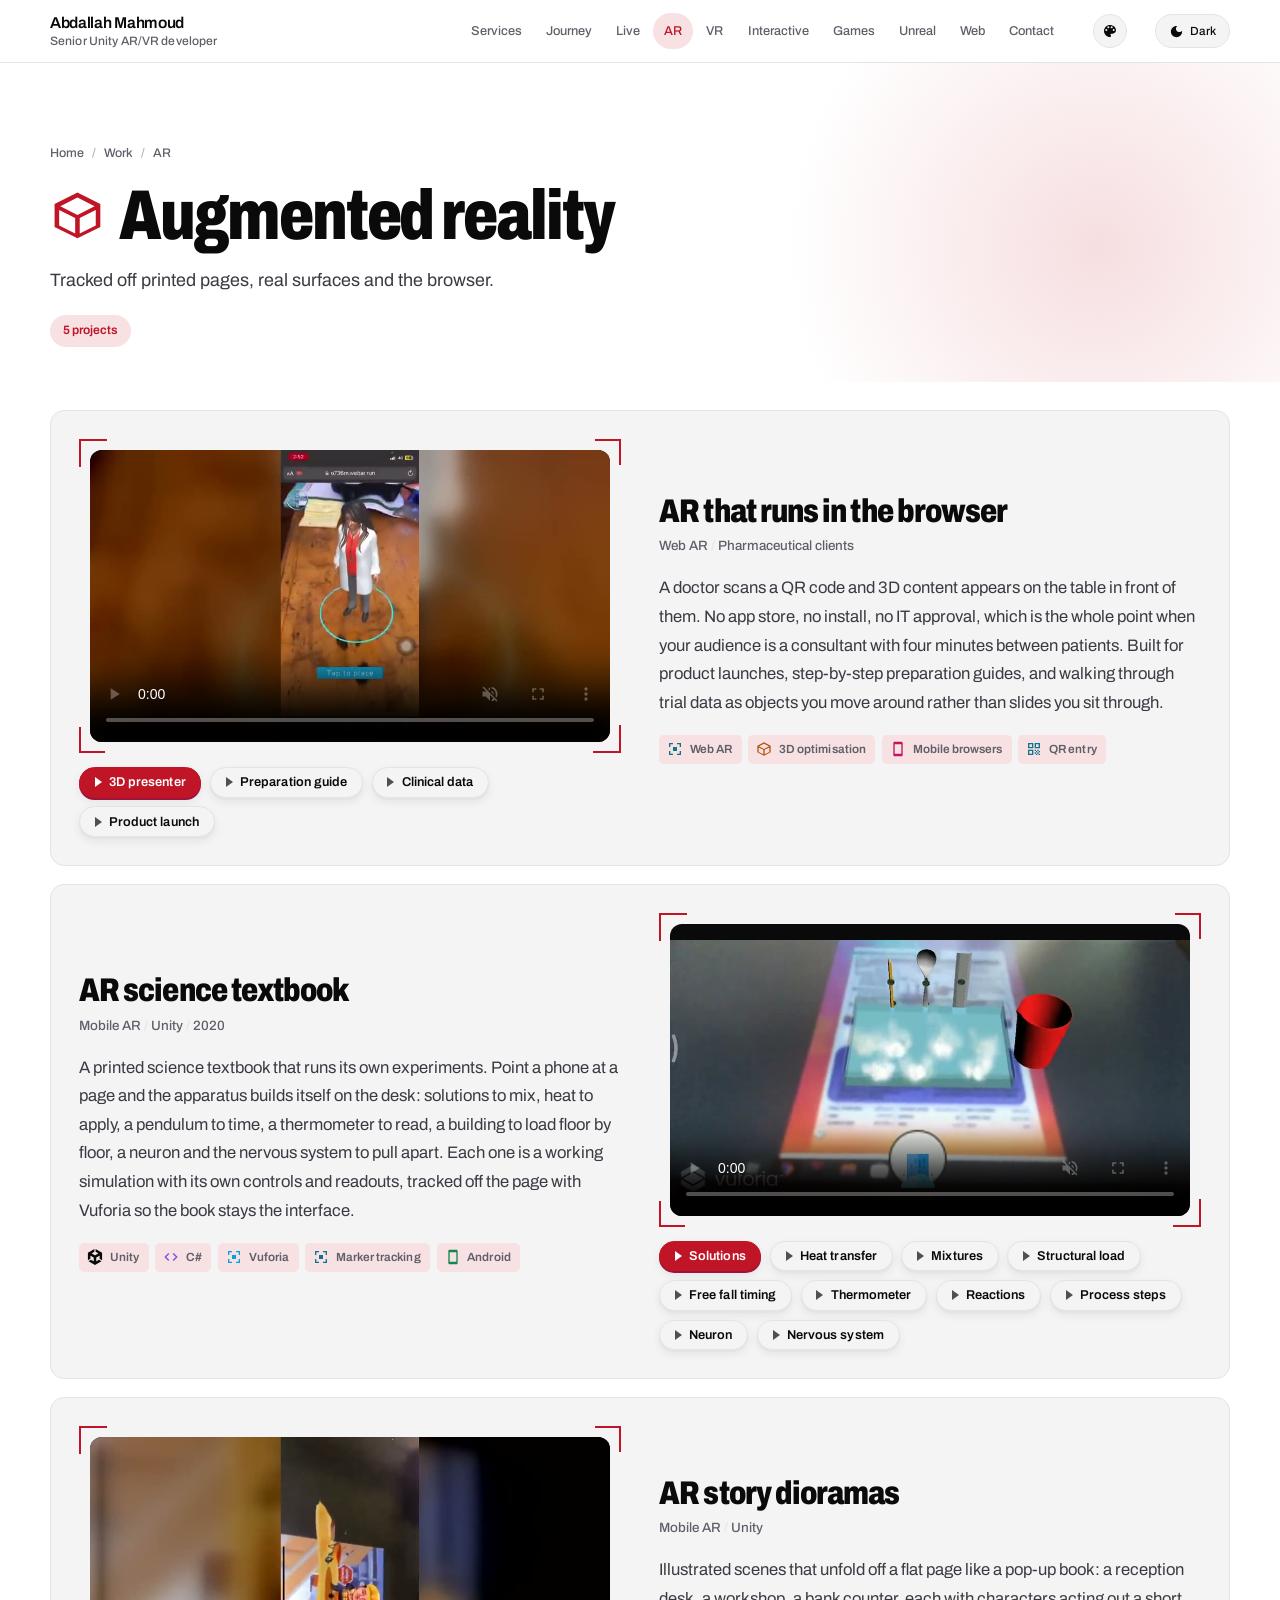
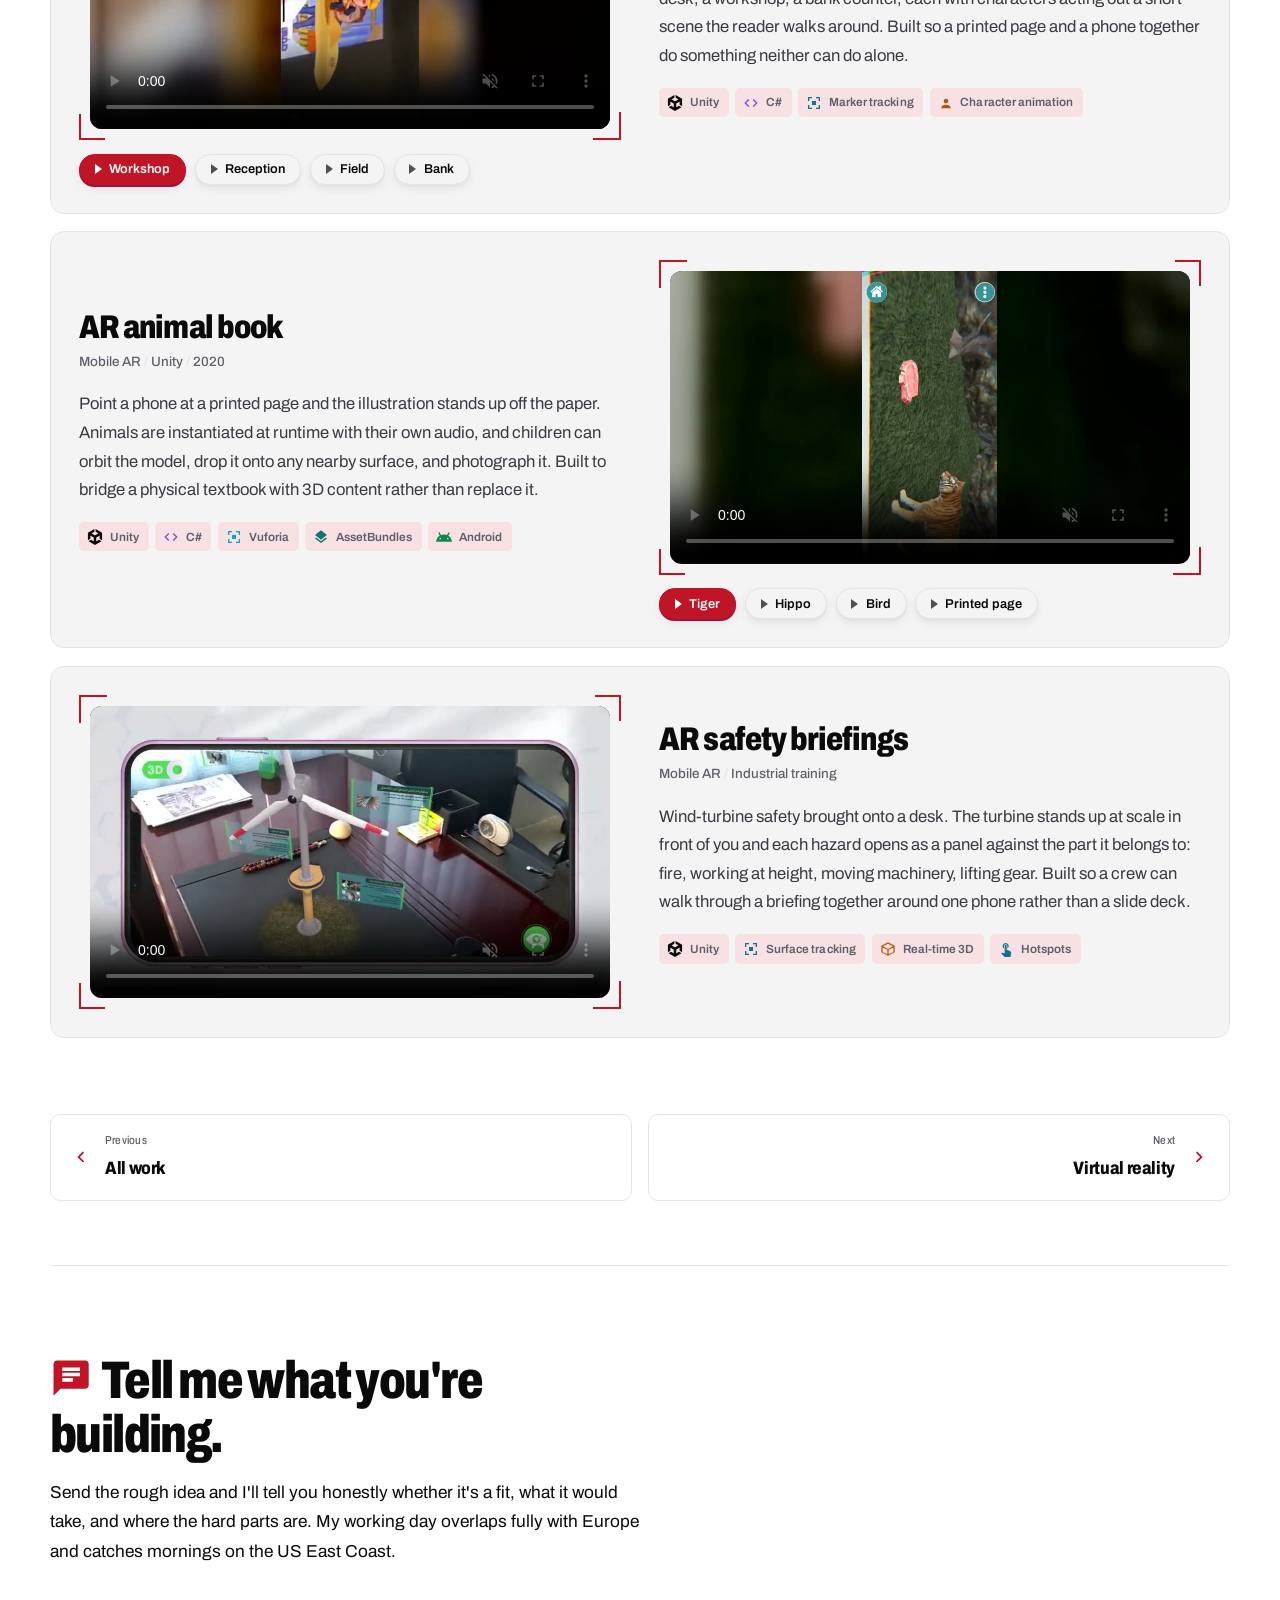
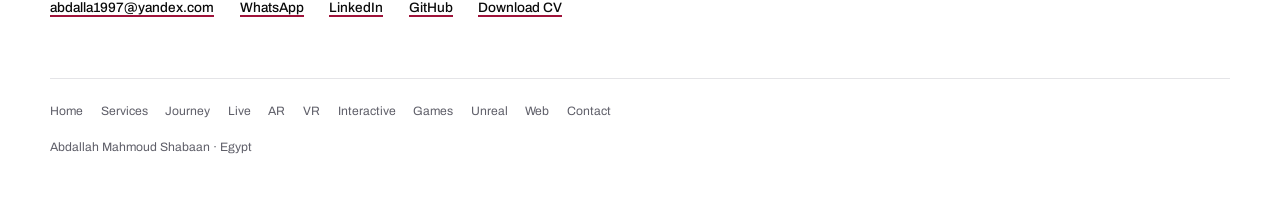
==== commit 03b6b0b9: "Give LiWorld and Xenon Blade their own Games page They move out of Interactive into games.html, whic" ====
--- a/ar.html
+++ b/ar.html
@@ -46,7 +46,7 @@
 <noscript><link rel="stylesheet" href="https://fonts.googleapis.com/css2?family=Archivo:wdth,wght@62..125,400..900&amp;display=swap"></noscript>
 <!-- The version is bumped whenever styles.css changes: Pages caches assets for
      ten minutes, and without it a new page can load against the old stylesheet. -->
-<link rel="stylesheet" href="styles.css?v=20261012d">
+<link rel="stylesheet" href="styles.css?v=20261012e">
 </head>
 <body>
 <div class="progress" aria-hidden="true"></div>
@@ -83,6 +83,7 @@
       <a href="ar.html" class="here" aria-current="page">AR</a>
       <a href="vr.html">VR</a>
       <a href="interactive.html">Interactive</a>
+      <a href="games.html">Games</a>
       <a href="unreal.html">Unreal</a>
       <a href="websites.html">Web</a>
       <a href="index.html#contact">Contact</a>
@@ -256,6 +257,7 @@
     <a href="ar.html">AR</a>
     <a href="vr.html">VR</a>
     <a href="interactive.html">Interactive</a>
+    <a href="games.html">Games</a>
     <a href="unreal.html">Unreal</a>
     <a href="websites.html">Web</a>
     <a href="index.html#contact">Contact</a>
@@ -263,6 +265,6 @@
   <p>Abdallah Mahmoud Shabaan &middot; Egypt</p>
 </footer>
 
-<script src="site.js?v=20261012b"></script>
+<script src="site.js?v=20261012c"></script>
 </body>
 </html>
--- a/styles.css
+++ b/styles.css
@@ -1139,8 +1139,8 @@
 }
 .workcard:hover{transform:translateY(-4px);border-color:var(--teal);box-shadow:0 18px 40px -18px var(--shadow)}
 .workcard .thumb{display:block;aspect-ratio:16/9;background:var(--screen);overflow:hidden}
-.workcard .thumb img{width:100%;height:100%;object-fit:cover;transition:transform .5s cubic-bezier(.22,.61,.36,1)}
-.workcard:hover .thumb img{transform:scale(1.05)}
+.workcard .thumb img,.workcard .thumb video{width:100%;height:100%;object-fit:cover;transition:transform .5s cubic-bezier(.22,.61,.36,1)}
+.workcard:hover .thumb img,.workcard:hover .thumb video{transform:scale(1.05)}
 .workcard .body{display:flex;flex-direction:column;gap:.5rem;padding:1.1rem 1.2rem 1.25rem;flex:1}
 .workcard .ttl{
   display:flex;align-items:center;gap:.55rem;
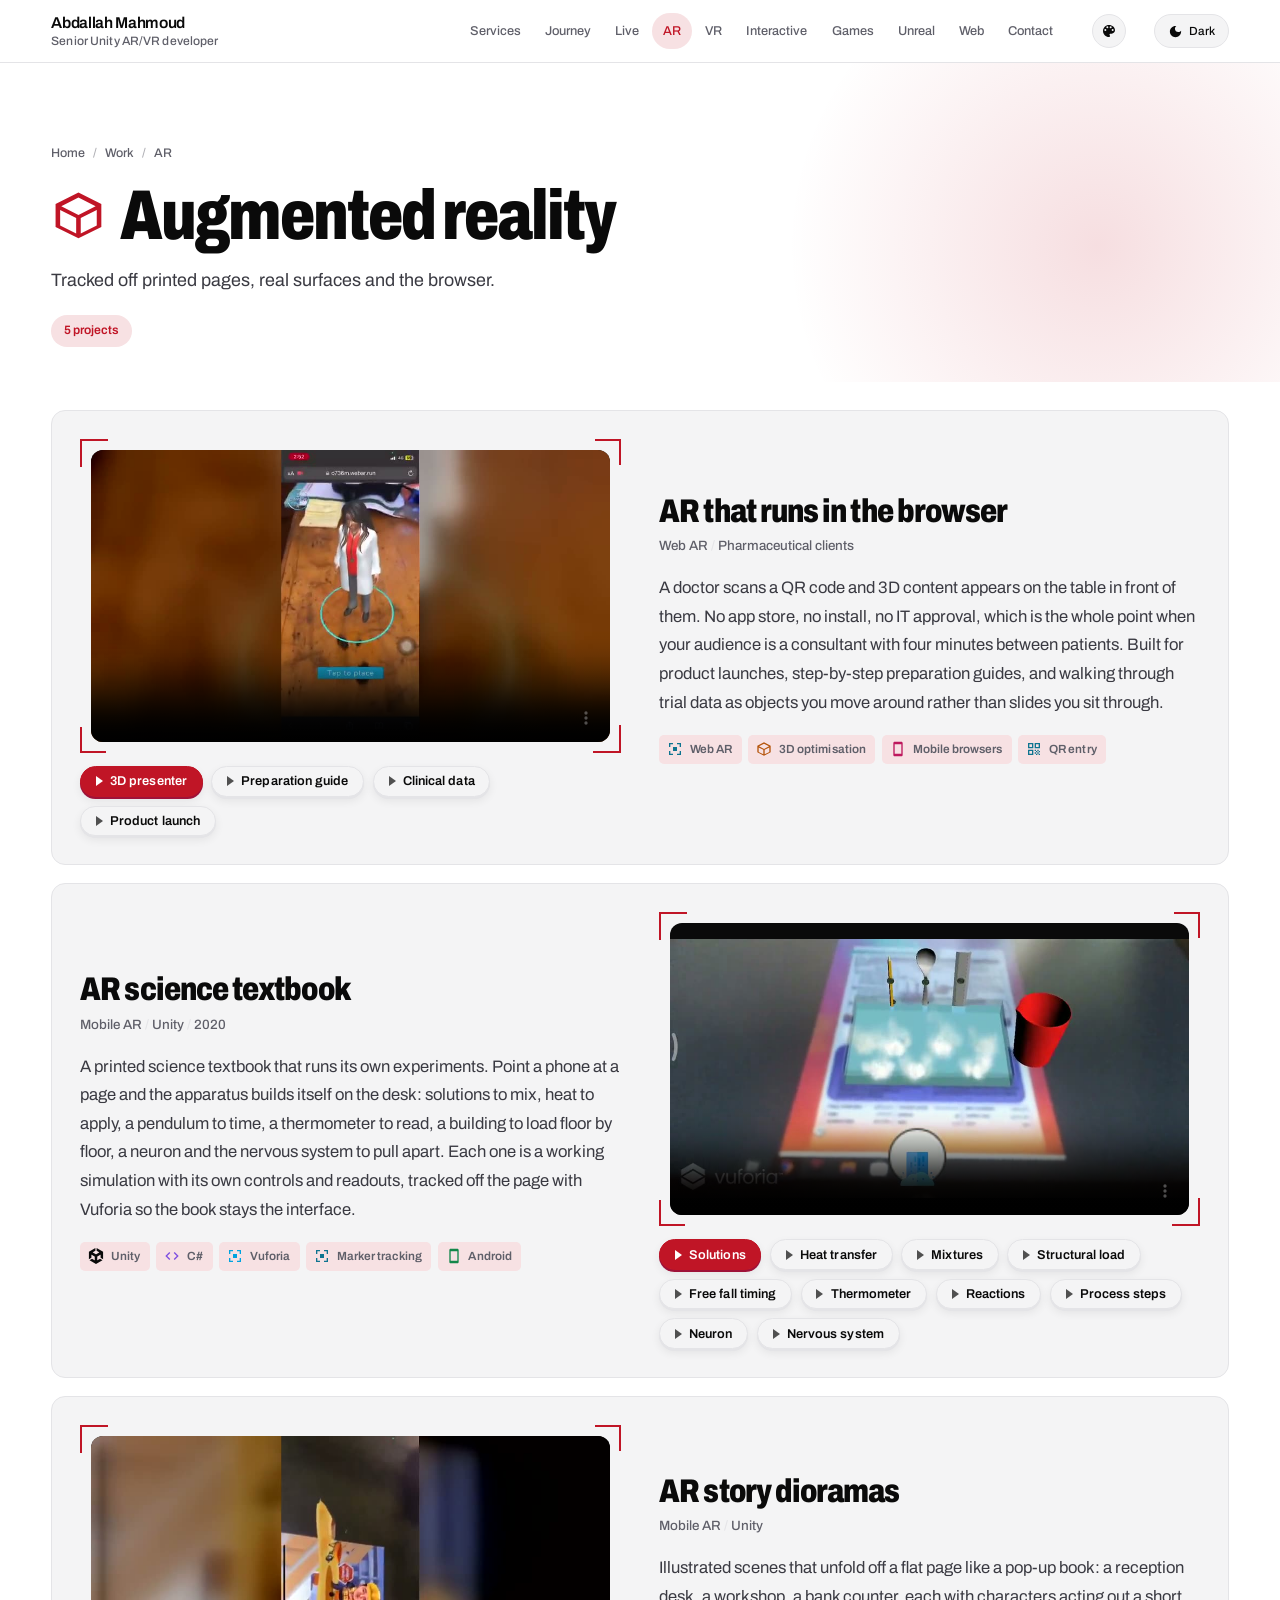
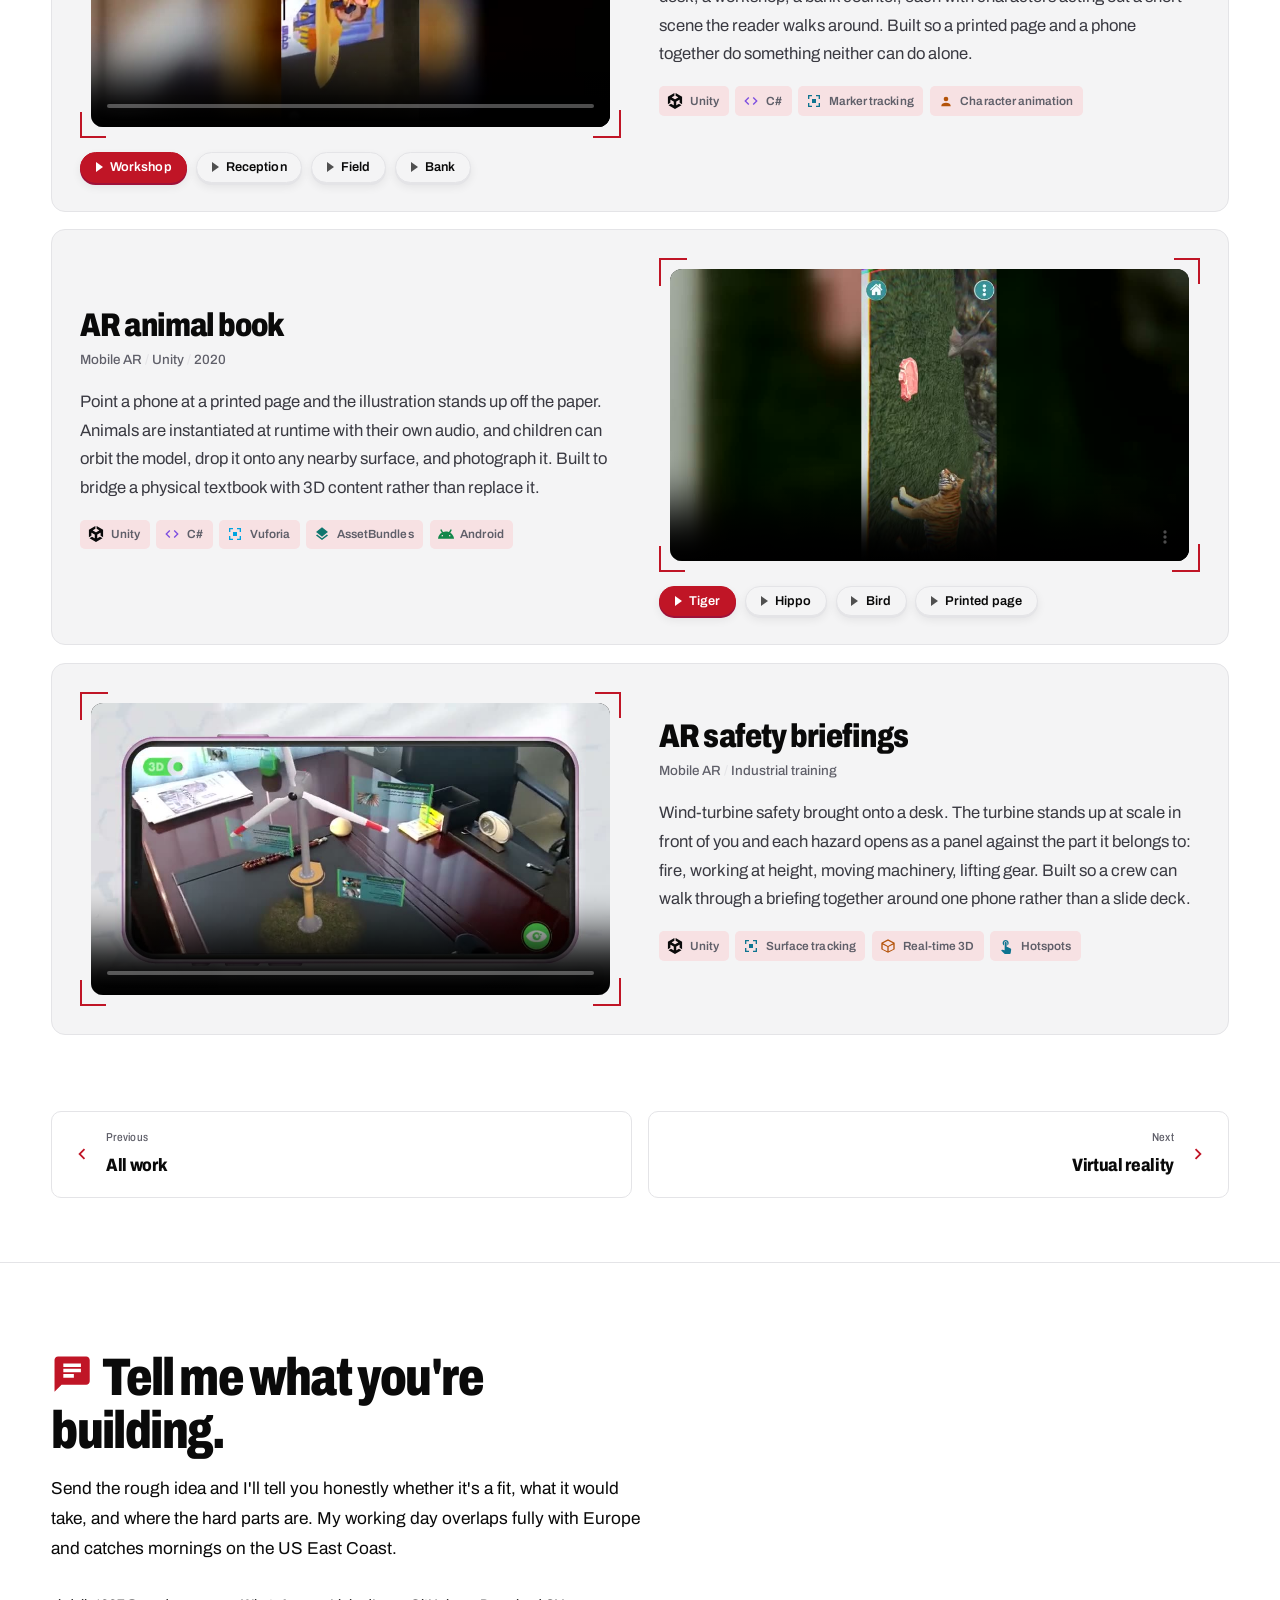
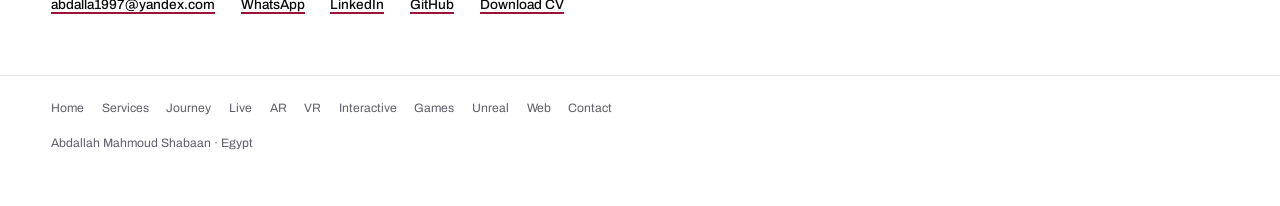
==== commit d3a1d864: "Make the layout full width Co-Authored-By: Claude Opus 5.5 <noreply@anthropic.com>" ====
--- a/ar.html
+++ b/ar.html
@@ -46,7 +46,7 @@
 <noscript><link rel="stylesheet" href="https://fonts.googleapis.com/css2?family=Archivo:wdth,wght@62..125,400..900&amp;display=swap"></noscript>
 <!-- The version is bumped whenever styles.css changes: Pages caches assets for
      ten minutes, and without it a new page can load against the old stylesheet. -->
-<link rel="stylesheet" href="styles.css?v=20261012e">
+<link rel="stylesheet" href="styles.css?v=20261015b">
 </head>
 <body>
 <div class="progress" aria-hidden="true"></div>
--- a/styles.css
+++ b/styles.css
@@ -87,8 +87,8 @@
 img,video{display:block;max-width:100%}
 a{color:inherit}
 
-.wrap{width:min(1180px,100% - 2.5rem);max-width:100%;
-  margin-left:auto;margin-right:auto;margin-inline:auto}
+.wrap{width:100%;max-width:100%;
+  padding-inline:clamp(1.25rem,4vw,4rem)}
 
 /* ---------- masthead ---------- */
 .masthead{
@@ -101,7 +101,7 @@
 }
 .masthead .wrap{
   display:flex;align-items:center;gap:1.25rem;
-  padding:.7rem 0;flex-wrap:wrap;
+  padding-block:.7rem;flex-wrap:wrap;
 }
 .brand{
   display:flex;flex-direction:column;gap:.1rem;
@@ -175,7 +175,7 @@
   min-height:calc(100svh - 62px);
   display:flex;flex-direction:column;align-items:center;justify-content:center;
   text-align:center;gap:0;
-  padding:clamp(2.5rem,6vw,4rem) 0 clamp(3rem,7vw,5rem);
+  padding-block:clamp(2.5rem,6vw,4rem) clamp(3rem,7vw,5rem);
 }
 .avatar{
   width:clamp(116px,15vw,168px);aspect-ratio:1;border-radius:50%;
@@ -774,7 +774,7 @@
 }
 
 /* ---------- contact ---------- */
-.contact{border-top:1px solid var(--line);padding:clamp(3rem,7vw,5.5rem) 0 3.5rem}
+.contact{border-top:1px solid var(--line);padding-block:clamp(3rem,7vw,5.5rem) 3.5rem}
 .contact h2{margin:0 0 1rem;max-width:20ch}
 .contact p{max-width:var(--measure);margin:0 0 1.6rem}
 .contact-links{list-style:none;padding:0;margin:0;display:flex;flex-wrap:wrap;gap:.7rem 1.6rem}
@@ -924,7 +924,7 @@
    share the first row, the role drops underneath, and the tap targets grow. */
 @media (max-width:640px){
   /* one row only: wordmark, theme, hamburger. The dropdown carries the links */
-  .masthead .wrap{gap:.3rem .5rem;padding:.5rem 0;flex-wrap:nowrap}
+  .masthead .wrap{gap:.3rem .5rem;padding-block:.5rem;flex-wrap:nowrap}
   .brand{min-width:0}
   .masthead .where{font-size:.68rem}
   /* icons get their own row; the negative margin optically lines the first
@@ -1157,7 +1157,7 @@
 .workcard:hover .more svg{transform:translateX(4px)}
 
 /* ---------- multi-page: previous / next ---------- */
-.pager{display:grid;grid-template-columns:1fr 1fr;gap:1rem;padding:0 0 clamp(2.5rem,6vw,4rem)}
+.pager{display:grid;grid-template-columns:1fr 1fr;gap:1rem;padding-block:0 clamp(2.5rem,6vw,4rem)}
 .pager a{
   display:flex;align-items:center;gap:.8rem;padding:1rem 1.2rem;
   border:1px solid var(--line);border-radius:var(--r);text-decoration:none;color:var(--ink);
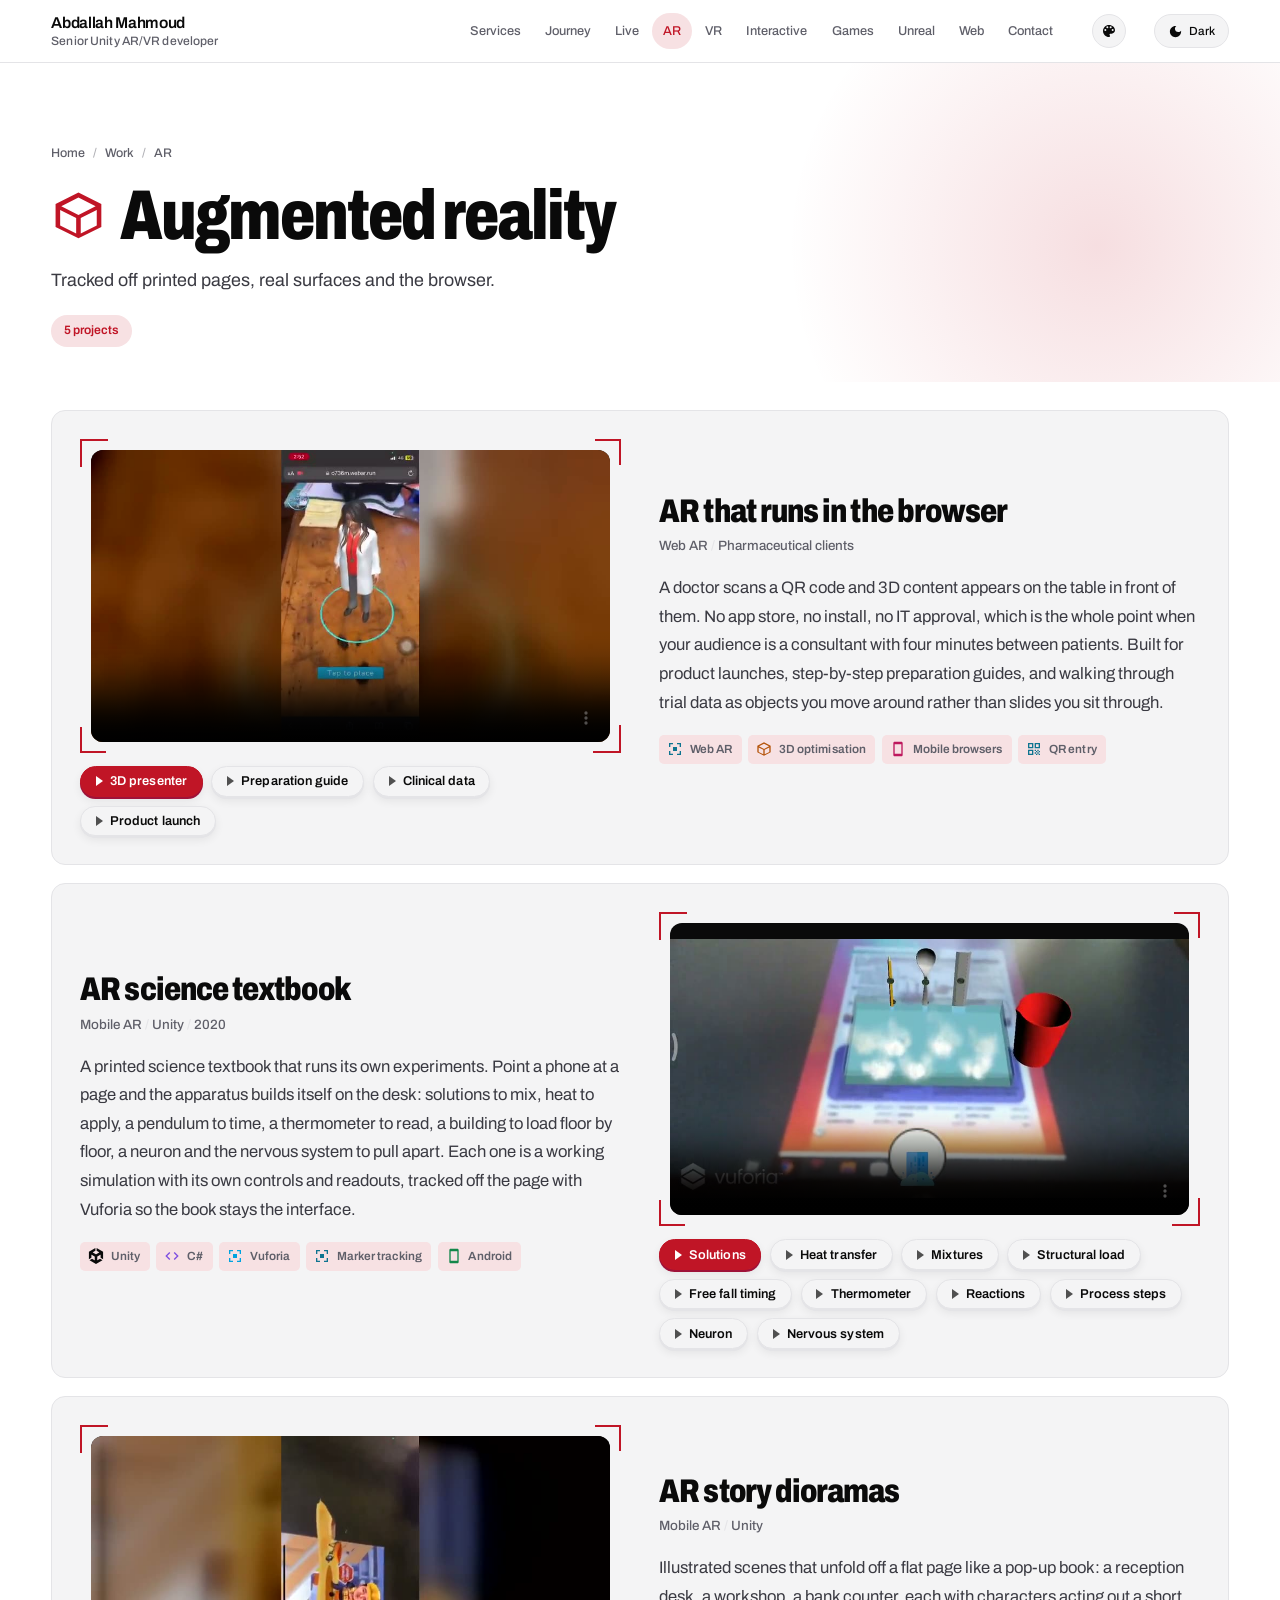
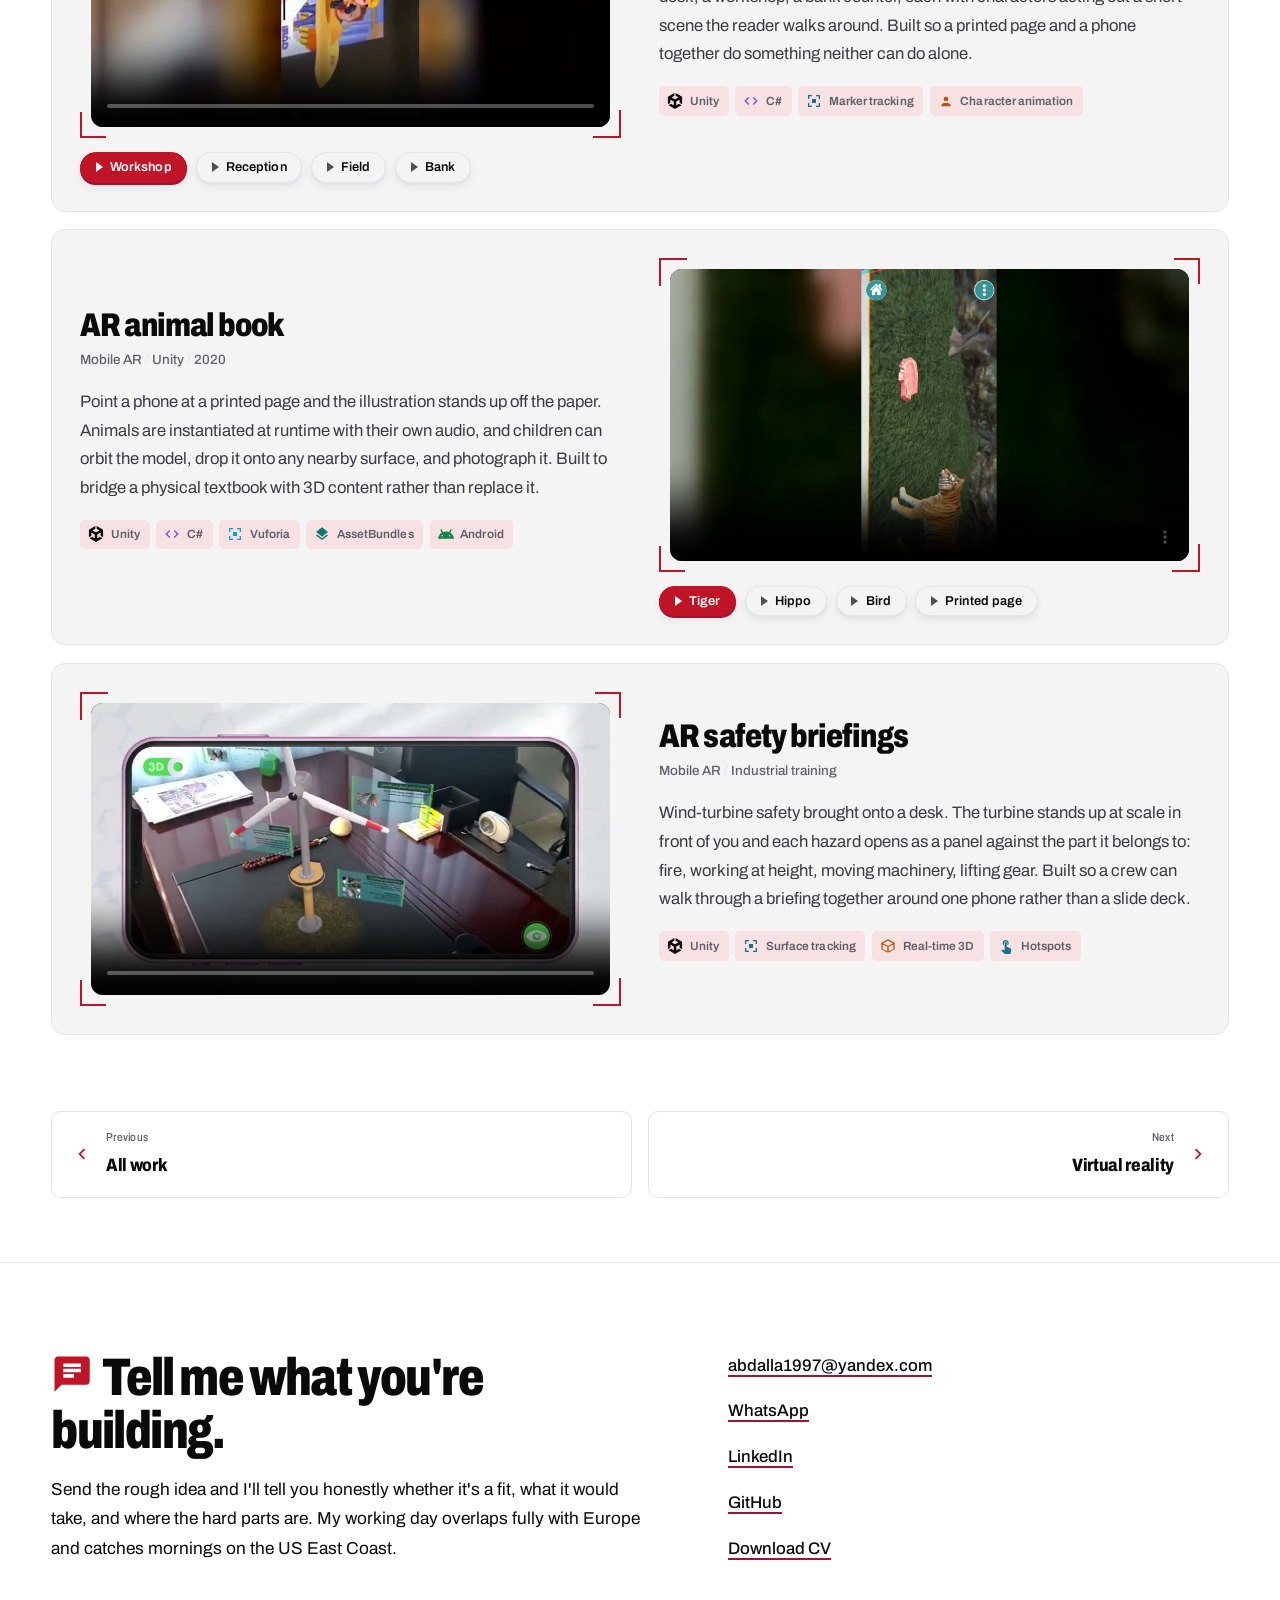
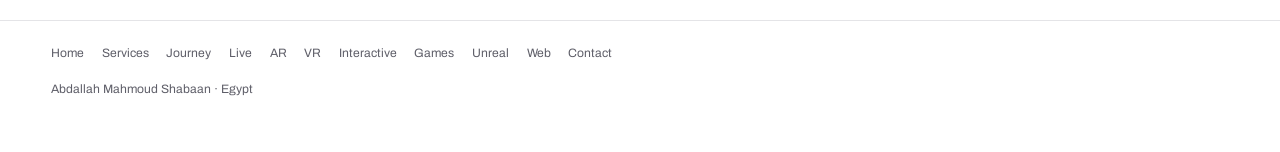
==== commit 2735eee0: "Spread each section across wide screens Co-Authored-By: Claude Opus 5.5 <noreply@anthropic.com>" ====
--- a/ar.html
+++ b/ar.html
@@ -46,7 +46,7 @@
 <noscript><link rel="stylesheet" href="https://fonts.googleapis.com/css2?family=Archivo:wdth,wght@62..125,400..900&amp;display=swap"></noscript>
 <!-- The version is bumped whenever styles.css changes: Pages caches assets for
      ten minutes, and without it a new page can load against the old stylesheet. -->
-<link rel="stylesheet" href="styles.css?v=20261015b">
+<link rel="stylesheet" href="styles.css?v=20261015f">
 </head>
 <body>
 <div class="progress" aria-hidden="true"></div>
--- a/styles.css
+++ b/styles.css
@@ -260,6 +260,28 @@
 .hero-social a:hover{color:var(--teal);background:var(--ground-2);transform:translateY(-2px)}
 @media (max-width:640px){
   .hero-social a{width:44px;height:44px}
+}
+/* wide screens: copy on the left, reading top to bottom, and the avatar
+   large on the right, instead of one centered column */
+@media (min-width:900px){
+  .hero .wrap{
+    display:grid;grid-template-columns:minmax(0,1.35fr) minmax(0,1fr);
+    column-gap:clamp(2rem,6vw,6rem);align-content:center;align-items:start;
+    text-align:left;
+  }
+  .hero .wrap > *{grid-column:1}
+  .hero .wrap > .avatar{
+    grid-column:2;grid-row:1 / span 7;align-self:center;justify-self:center;
+    width:clamp(260px,30vw,460px);margin:0;border-width:4px;
+  }
+  .hero .avatar::after{width:22px;height:22px;right:12%;bottom:12%;border-width:3px}
+  /* sized so the longest typed phrase stays on one line in this column;
+     a wrap mid-typing would make the whole hero jump */
+  .hero .wrap h1{font-size:clamp(3rem,5.6vw,6.6rem)}
+  .hero h1 .typed{white-space:nowrap}
+  .tags,.hero-cta,.hero-social{justify-content:flex-start}
+  .hero .lede{margin:0 0 1rem;max-width:40rem}
+  .hero-social{margin-left:-.6rem}
 }
 
 /* ---------- viewport (the AR bracket motif) ---------- */
@@ -1178,3 +1200,42 @@
 .footnav{display:flex;flex-wrap:wrap;gap:.3rem 1.1rem;margin:0 0 .9rem}
 .footnav a{color:var(--mute);text-decoration:none}
 .footnav a:hover{color:var(--teal)}
+
+/* ---------- wide screens ----------
+   The layout spans the whole window, so on big monitors each block spreads
+   its content across that width instead of leaving one side empty, while
+   text keeps a readable line length. */
+@media (min-width:1000px){
+  /* six work cards: three by two rather than five and an orphan */
+  .workgrid{grid-template-columns:repeat(3,minmax(0,1fr))}
+  .caps p{max-width:none}
+  /* contact copy on the left, the links stacked on the right */
+  .contact{
+    display:grid;grid-template-columns:minmax(0,1.2fr) minmax(0,1fr);
+    column-gap:clamp(2rem,6vw,6rem);align-items:start;
+  }
+  .contact h2,.contact p{grid-column:1}
+  .contact p{margin-bottom:0}
+  .contact-links{
+    grid-column:2;grid-row:1 / span 2;align-self:center;
+    flex-direction:column;align-items:flex-start;gap:1rem;
+  }
+  .contact-links a{font-size:1.05rem}
+}
+@media (min-width:1200px){
+  /* the four live cards share the row instead of stopping at 320px each */
+  .live article{flex-basis:max(255px,calc((100% - 3rem) / 4))}
+}
+@media (min-width:1400px){
+  /* media takes the larger share; the copy column fits its text */
+  .project{grid-template-columns:minmax(0,1.3fr) minmax(0,1fr)}
+  .project.flip{grid-template-columns:minmax(0,1fr) minmax(0,1.3fr)}
+  .sites article{grid-template-columns:minmax(0,1.3fr) minmax(0,1fr)}
+  .project p.desc,.sites .blurb{max-width:42rem}
+  /* journey: the path gets a wider lane and each card keeps to a readable
+     width, pushed out toward the page edges */
+  .steps > li{column-gap:clamp(14rem,18vw,26rem)}
+  .steps .card{max-width:46rem;width:100%}
+  .steps > li:nth-of-type(odd) .card{justify-self:start}
+  .steps > li:nth-of-type(even) .card{justify-self:end}
+}
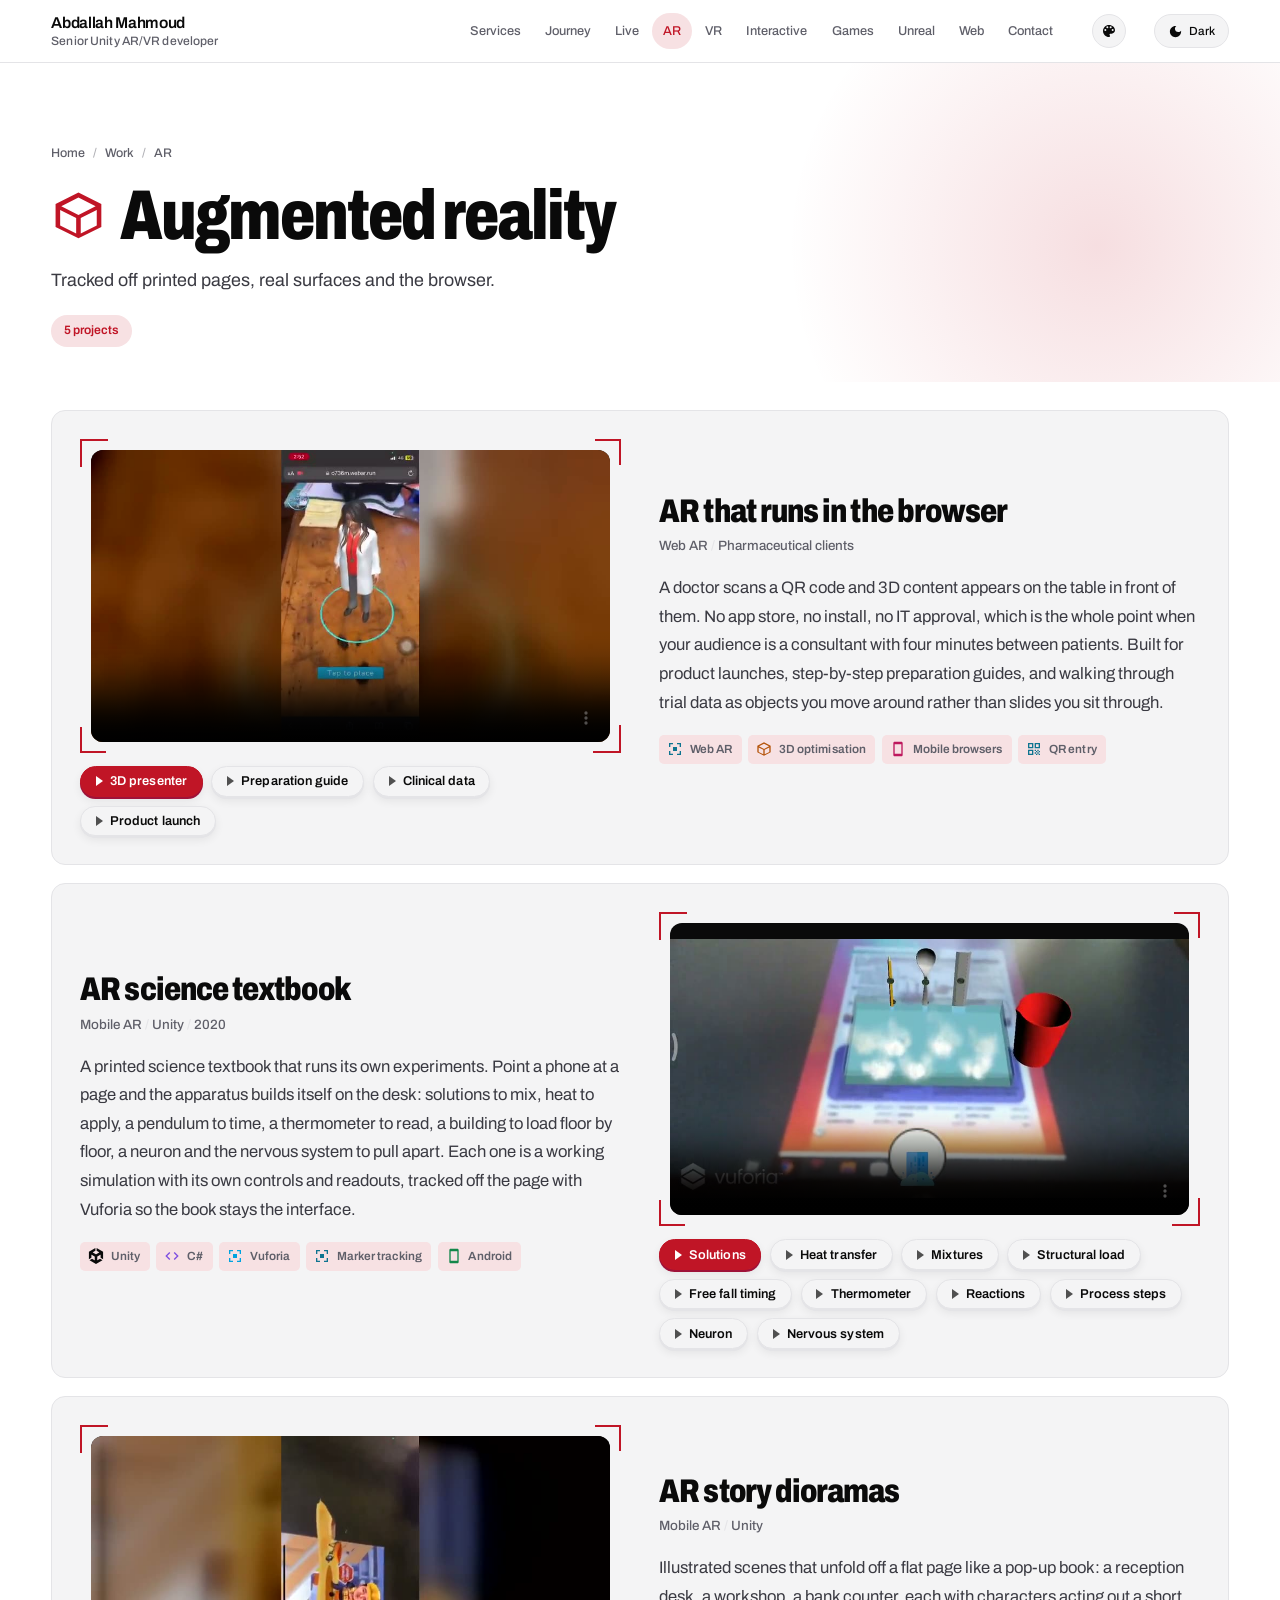
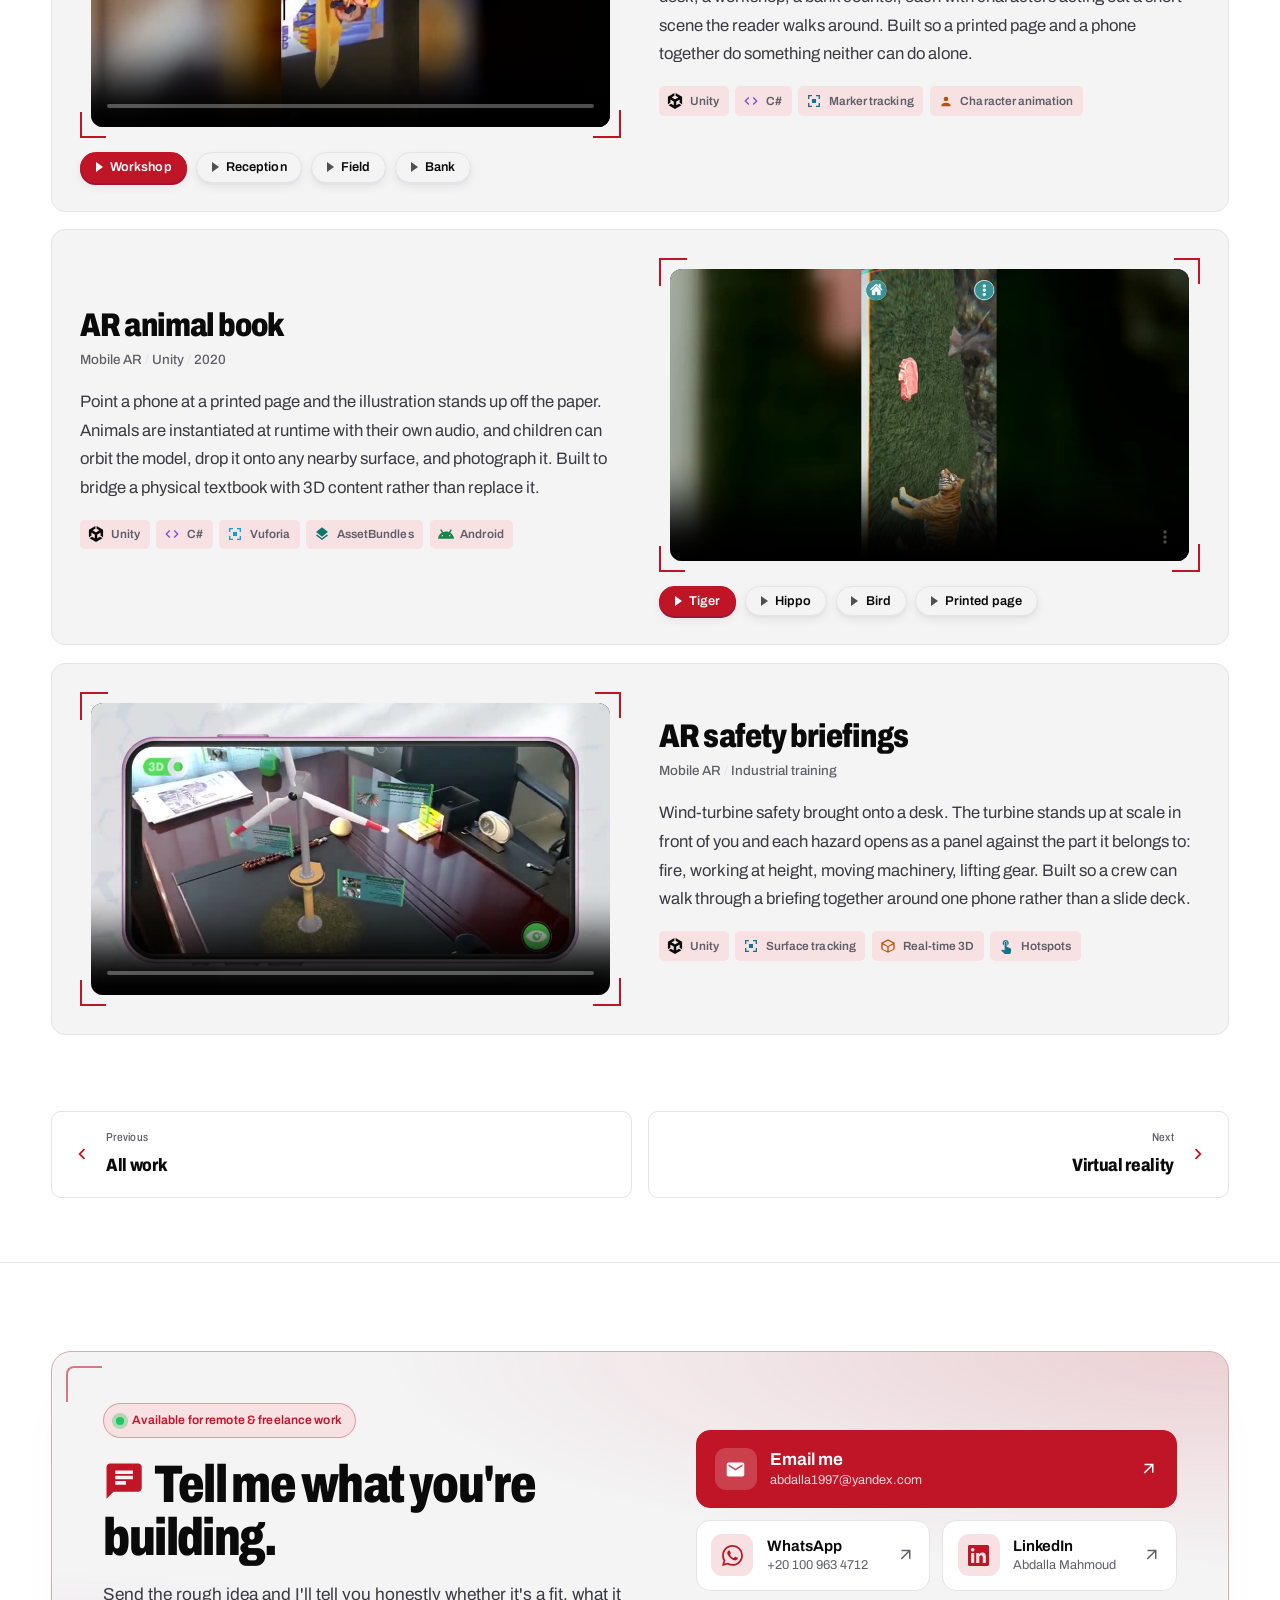
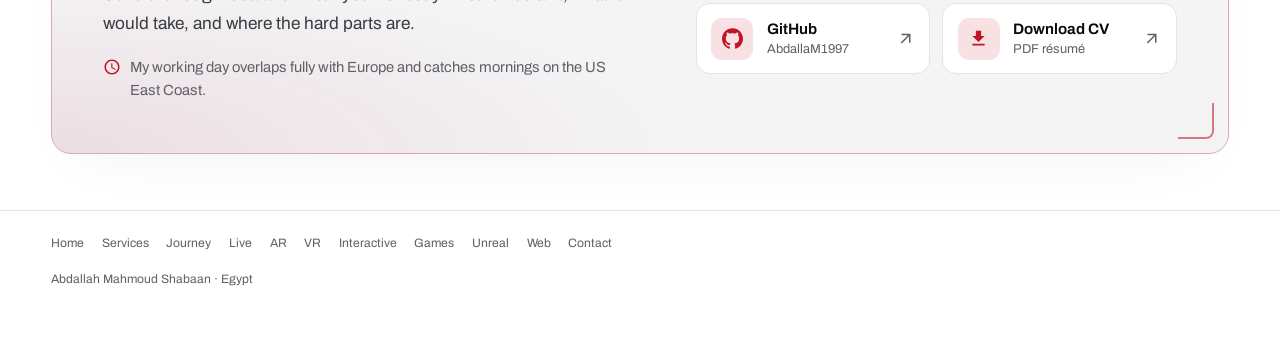
==== commit 5b20d533: "Turn the contact section into a panel with icon tiles Co-Authored-By: Claude Opus 5.5 <noreply@anthr" ====
--- a/ar.html
+++ b/ar.html
@@ -46,7 +46,7 @@
 <noscript><link rel="stylesheet" href="https://fonts.googleapis.com/css2?family=Archivo:wdth,wght@62..125,400..900&amp;display=swap"></noscript>
 <!-- The version is bumped whenever styles.css changes: Pages caches assets for
      ten minutes, and without it a new page can load against the old stylesheet. -->
-<link rel="stylesheet" href="styles.css?v=20261015f">
+<link rel="stylesheet" href="styles.css?v=20261015h">
 </head>
 <body>
 <div class="progress" aria-hidden="true"></div>
@@ -236,15 +236,21 @@
 </nav>
 
 <section class="contact wrap" id="contact">
-  <h2><svg class="ico" viewBox="0 0 24 24" aria-hidden="true" focusable="false"><path d="M20 2H4c-1.1 0-2 .9-2 2v18l4-4h14c1.1 0 2-.9 2-2V4c0-1.1-.9-2-2-2zM7 9h10v2H7V9zm6 5H7v-2h6v2zm4-6H7V6h10v2z"/></svg>Tell me what you're building.</h2>
-  <p>Send the rough idea and I'll tell you honestly whether it's a fit, what it would take, and where the hard parts are. My working day overlaps fully with Europe and catches mornings on the US East Coast.</p>
-  <ul class="contact-links">
-    <li><a href="mailto:abdalla1997@yandex.com">abdalla1997@yandex.com</a></li>
-    <li><a href="https://wa.me/201009634712">WhatsApp</a></li>
-    <li><a href="https://www.linkedin.com/in/abdalla-mahmoud-8b60b8194/">LinkedIn</a></li>
-    <li><a href="https://github.com/AbdallaM1997">GitHub</a></li>
-    <li><a href="Abdallah_Mahmoud_Resume.pdf" download>Download CV</a></li>
-  </ul>
+  <div class="contact-card">
+    <div class="contact-copy">
+      <p class="avail"><span class="pulse" aria-hidden="true"></span>Available for remote &amp; freelance work</p>
+      <h2><svg class="ico" viewBox="0 0 24 24" aria-hidden="true" focusable="false"><path d="M20 2H4c-1.1 0-2 .9-2 2v18l4-4h14c1.1 0 2-.9 2-2V4c0-1.1-.9-2-2-2zM7 9h10v2H7V9zm6 5H7v-2h6v2zm4-6H7V6h10v2z"/></svg>Tell me what you're building.</h2>
+      <p class="pitch">Send the rough idea and I'll tell you honestly whether it's a fit, what it would take, and where the hard parts are.</p>
+      <p class="hours"><svg viewBox="0 0 24 24" aria-hidden="true" focusable="false"><path d="M11.99 2C6.47 2 2 6.48 2 12s4.47 10 9.99 10C17.52 22 22 17.52 22 12S17.52 2 11.99 2zM12 20c-4.42 0-8-3.58-8-8s3.58-8 8-8 8 3.58 8 8-3.58 8-8 8zm.5-13H11v6l5.25 3.15.75-1.23-4.5-2.67z"/></svg>My working day overlaps fully with Europe and catches mornings on the US East Coast.</p>
+    </div>
+    <ul class="contact-links">
+      <li><a class="tile primary" href="mailto:abdalla1997@yandex.com"><span class="ic"><svg viewBox="0 0 24 24" aria-hidden="true" focusable="false"><path d="M20 4H4c-1.1 0-1.99.9-1.99 2L2 18c0 1.1.9 2 2 2h16c1.1 0 2-.9 2-2V6c0-1.1-.9-2-2-2zm0 4l-8 5-8-5V6l8 5 8-5v2z"/></svg></span><span class="txt"><strong>Email me</strong><small>abdalla1997@yandex.com</small></span><span class="go"><svg viewBox="0 0 24 24" aria-hidden="true" focusable="false"><path d="M6.4 18 5 16.6 14.6 7H6V5h12v12h-2V8.4z"/></svg></span></a></li>
+      <li><a class="tile" href="https://wa.me/201009634712"><span class="ic"><svg viewBox="0 0 24 24" aria-hidden="true" focusable="false"><path d="M17.472 14.382c-.297-.149-1.758-.867-2.03-.967-.273-.099-.471-.148-.67.15-.197.297-.767.966-.94 1.164-.173.199-.347.223-.644.075-.297-.15-1.255-.463-2.39-1.475-.883-.788-1.48-1.761-1.653-2.059-.173-.297-.018-.458.13-.606.134-.133.298-.347.446-.52.149-.174.198-.298.298-.497.099-.198.05-.371-.025-.52-.075-.149-.669-1.612-.916-2.207-.242-.579-.487-.5-.669-.51-.173-.008-.371-.01-.57-.01-.198 0-.52.074-.792.372-.272.297-1.04 1.016-1.04 2.479 0 1.462 1.065 2.875 1.213 3.074.149.198 2.096 3.2 5.077 4.487.709.306 1.262.489 1.694.625.712.227 1.36.195 1.872.118.571-.085 1.758-.719 2.006-1.413.248-.694.248-1.289.173-1.413-.074-.124-.272-.198-.57-.347m-5.421 7.403h-.004a9.87 9.87 0 01-5.031-1.378l-.361-.214-3.741.982.998-3.648-.235-.374a9.86 9.86 0 01-1.51-5.26c.001-5.45 4.436-9.884 9.888-9.884 2.64 0 5.122 1.03 6.988 2.898a9.825 9.825 0 012.893 6.994c-.003 5.45-4.437 9.884-9.885 9.884m8.413-18.297A11.815 11.815 0 0012.05 0C5.495 0 .16 5.335.157 11.892c0 2.096.547 4.142 1.588 5.945L.057 24l6.305-1.654a11.882 11.882 0 005.683 1.448h.005c6.554 0 11.89-5.335 11.893-11.893a11.821 11.821 0 00-3.48-8.413z"/></svg></span><span class="txt"><strong>WhatsApp</strong><small>+20 100 963 4712</small></span><span class="go"><svg viewBox="0 0 24 24" aria-hidden="true" focusable="false"><path d="M6.4 18 5 16.6 14.6 7H6V5h12v12h-2V8.4z"/></svg></span></a></li>
+      <li><a class="tile" href="https://www.linkedin.com/in/abdalla-mahmoud-8b60b8194/"><span class="ic"><svg viewBox="0 0 24 24" aria-hidden="true" focusable="false"><path d="M20.447 20.452h-3.554v-5.569c0-1.328-.027-3.037-1.852-3.037-1.853 0-2.136 1.445-2.136 2.939v5.667H9.351V9h3.414v1.561h.046c.477-.9 1.637-1.85 3.37-1.85 3.601 0 4.267 2.37 4.267 5.455v6.286zM5.337 7.433c-1.144 0-2.063-.926-2.063-2.065 0-1.138.92-2.063 2.063-2.063 1.14 0 2.064.925 2.064 2.063 0 1.139-.925 2.065-2.064 2.065zm1.782 13.019H3.555V9h3.564v11.452zM22.225 0H1.771C.792 0 0 .774 0 1.729v20.542C0 23.227.792 24 1.771 24h20.451C23.2 24 24 23.227 24 22.271V1.729C24 .774 23.2 0 22.225 0z"/></svg></span><span class="txt"><strong>LinkedIn</strong><small>Abdalla Mahmoud</small></span><span class="go"><svg viewBox="0 0 24 24" aria-hidden="true" focusable="false"><path d="M6.4 18 5 16.6 14.6 7H6V5h12v12h-2V8.4z"/></svg></span></a></li>
+      <li><a class="tile" href="https://github.com/AbdallaM1997"><span class="ic"><svg viewBox="0 0 24 24" aria-hidden="true" focusable="false"><path d="M12 .297c-6.63 0-12 5.373-12 12 0 5.303 3.438 9.8 8.205 11.385.6.113.82-.258.82-.577 0-.285-.01-1.04-.015-2.04-3.338.724-4.042-1.61-4.042-1.61C4.422 18.07 3.633 17.7 3.633 17.7c-1.087-.744.084-.729.084-.729 1.205.084 1.838 1.236 1.838 1.236 1.07 1.835 2.809 1.305 3.495.998.108-.776.417-1.305.76-1.605-2.665-.3-5.466-1.332-5.466-5.93 0-1.31.465-2.38 1.235-3.22-.135-.303-.54-1.523.105-3.176 0 0 1.005-.322 3.3 1.23.96-.267 1.98-.399 3-.405 1.02.006 2.04.138 3 .405 2.28-1.552 3.285-1.23 3.285-1.23.645 1.653.24 2.873.12 3.176.765.84 1.23 1.91 1.23 3.22 0 4.61-2.805 5.625-5.475 5.92.42.36.81 1.096.81 2.22 0 1.606-.015 2.896-.015 3.286 0 .315.21.69.825.57C20.565 22.092 24 17.592 24 12.297c0-6.627-5.373-12-12-12"/></svg></span><span class="txt"><strong>GitHub</strong><small>AbdallaM1997</small></span><span class="go"><svg viewBox="0 0 24 24" aria-hidden="true" focusable="false"><path d="M6.4 18 5 16.6 14.6 7H6V5h12v12h-2V8.4z"/></svg></span></a></li>
+      <li><a class="tile" href="Abdallah_Mahmoud_Resume.pdf" download><span class="ic"><svg viewBox="0 0 24 24" aria-hidden="true" focusable="false"><path d="M19 9h-4V3H9v6H5l7 7 7-7zM5 18v2h14v-2H5z"/></svg></span><span class="txt"><strong>Download CV</strong><small>PDF résumé</small></span><span class="go"><svg viewBox="0 0 24 24" aria-hidden="true" focusable="false"><path d="M6.4 18 5 16.6 14.6 7H6V5h12v12h-2V8.4z"/></svg></span></a></li>
+    </ul>
+  </div>
 </section>
 </main>
 
@@ -265,6 +271,6 @@
   <p>Abdallah Mahmoud Shabaan &middot; Egypt</p>
 </footer>
 
-<script src="site.js?v=20261012c"></script>
+<script src="site.js?v=20261015a"></script>
 </body>
 </html>
--- a/styles.css
+++ b/styles.css
@@ -430,7 +430,7 @@
   .theming body,.theming .masthead,.theming .band,.theming .project,.theming .live article,
   .theming .steps .card,.theming .caps div,.theming .stack li,.theming .tags li,
   .theming .clips button,.theming .rail-btn,.theming .masthead .theme,.theming .navtoggle,
-  .theming .sites article,.theming .workcard,.theming .pager a,.theming .contact,.theming footer,.theming .screen,.theming .viewport{
+  .theming .sites article,.theming .workcard,.theming .pager a,.theming .contact,.theming .contact-card,.theming .contact-links .tile,.theming footer,.theming .screen,.theming .viewport{
     transition:background-color .55s ease,color .55s ease,border-color .55s ease,
                box-shadow .55s ease,fill .55s ease;
   }
@@ -797,17 +797,97 @@
 
 /* ---------- contact ---------- */
 .contact{border-top:1px solid var(--line);padding-block:clamp(3rem,7vw,5.5rem) 3.5rem}
+/* one panel in the accent: a soft wash from the corner, the copy on one side
+   and a tile for each way to reach me on the other */
+.contact-card{
+  position:relative;overflow:hidden;isolation:isolate;
+  display:grid;gap:clamp(1.8rem,4vw,3rem);
+  padding:clamp(1.5rem,4vw,3.25rem);
+  border:1px solid color-mix(in srgb,var(--teal) 28%,var(--line));border-radius:20px;
+  background:
+    radial-gradient(120% 90% at 100% 0%,color-mix(in srgb,var(--teal) 16%,transparent),transparent 60%),
+    radial-gradient(80% 70% at 0% 100%,color-mix(in srgb,var(--clay) 10%,transparent),transparent 65%),
+    var(--ground-2);
+  box-shadow:0 24px 60px -30px var(--shadow);
+}
+/* the AR bracket motif in the corners */
+.contact-card::before,.contact-card::after{
+  content:"";position:absolute;width:34px;height:34px;z-index:-1;
+  border:2px solid var(--teal);opacity:.55;pointer-events:none;
+}
+.contact-card::before{top:14px;left:14px;border-right:0;border-bottom:0;border-top-left-radius:8px}
+.contact-card::after{bottom:14px;right:14px;border-left:0;border-top:0;border-bottom-right-radius:8px}
+.contact .avail{
+  display:inline-flex;align-items:center;gap:.55rem;margin:0 0 1.2rem;
+  padding:.4rem .85rem .4rem .7rem;border-radius:999px;
+  background:var(--tint);color:var(--teal);border:1px solid color-mix(in srgb,var(--teal) 35%,transparent);
+  font-family:var(--display);font-size:.76rem;font-weight:600;letter-spacing:.01em;
+}
+.contact .pulse{position:relative;width:8px;height:8px;border-radius:50%;background:#22C55E;flex:none}
+.contact .pulse::after{
+  content:"";position:absolute;inset:-4px;border-radius:50%;background:#22C55E;opacity:.35;
+}
+.anim .contact .pulse::after{animation:ping 1.8s cubic-bezier(0,0,.2,1) infinite}
+@keyframes ping{0%{transform:scale(.6);opacity:.5}80%,100%{transform:scale(1.9);opacity:0}}
 .contact h2{margin:0 0 1rem;max-width:20ch}
-.contact p{max-width:var(--measure);margin:0 0 1.6rem}
-.contact-links{list-style:none;padding:0;margin:0;display:flex;flex-wrap:wrap;gap:.7rem 1.6rem}
-.contact-links a{
-  font-family:var(--display);font-weight:500;font-size:.85rem;text-decoration:none;
-  padding-bottom:2px;
-  background-image:linear-gradient(var(--teal),var(--teal));
-  background-size:100% 2px;background-repeat:no-repeat;background-position:0 100%;
-  transition:background-size .28s cubic-bezier(.22,.61,.36,1);
-}
-.contact-links a:hover{background-size:0% 2px;background-position:100% 100%}
+.contact .pitch{max-width:var(--measure);margin:0 0 1.1rem;font-size:1.08rem;line-height:1.66;color:var(--ink-2)}
+.contact .hours{
+  display:flex;align-items:flex-start;gap:.55rem;max-width:var(--measure);margin:0;
+  font-size:.92rem;line-height:1.55;color:var(--mute);
+}
+.contact .hours svg{width:18px;height:18px;flex:none;fill:var(--teal);margin-top:.12rem}
+
+.contact-links{
+  list-style:none;padding:0;margin:0;align-self:center;
+  display:grid;grid-template-columns:repeat(2,minmax(0,1fr));gap:.75rem;
+}
+.contact-links li:first-child{grid-column:1 / -1}
+.contact-links .tile{
+  display:flex;align-items:center;gap:.85rem;height:100%;
+  padding:.85rem .9rem;border-radius:14px;text-decoration:none;color:var(--ink);
+  background:var(--ground);border:1px solid var(--line);
+  transition:transform .2s cubic-bezier(.22,.61,.36,1),border-color .2s ease,box-shadow .2s ease,background .2s ease;
+}
+.contact-links .ic{
+  display:inline-flex;align-items:center;justify-content:center;flex:none;
+  width:42px;height:42px;border-radius:11px;background:var(--tint);color:var(--teal);
+  transition:background .2s ease,color .2s ease;
+}
+.contact-links .ic svg{width:21px;height:21px;fill:currentColor}
+.contact-links .txt{display:flex;flex-direction:column;min-width:0;gap:.1rem}
+.contact-links strong{font-family:var(--display);font-size:.95rem;font-weight:650;line-height:1.25}
+.contact-links small{
+  font-size:.8rem;color:var(--mute);line-height:1.3;
+  overflow:hidden;text-overflow:ellipsis;white-space:nowrap;
+}
+.contact-links .go{margin-left:auto;display:inline-flex;flex:none;color:var(--mute);transition:transform .2s ease,color .2s ease}
+.contact-links .go svg{width:18px;height:18px;fill:currentColor}
+.contact-links .tile:hover{
+  transform:translateY(-3px);border-color:var(--teal);
+  box-shadow:0 14px 30px -14px var(--shadow);
+}
+.contact-links .tile:hover .ic{background:var(--teal);color:var(--ground)}
+.contact-links .tile:hover .go{color:var(--teal);transform:translate(2px,-2px)}
+/* email is the main way in, so it carries the accent */
+.contact-links .tile.primary{background:var(--teal);border-color:var(--teal);color:var(--ground);padding:1.05rem 1.1rem}
+.contact-links .tile.primary .ic{background:color-mix(in srgb,var(--ground) 18%,transparent);color:var(--ground)}
+.contact-links .tile.primary small{color:color-mix(in srgb,var(--ground) 82%,transparent)}
+.contact-links .tile.primary strong{font-size:1.08rem}
+.contact-links .tile.primary .go{color:var(--ground)}
+.contact-links .tile.primary:hover{background:var(--clay);border-color:var(--clay)}
+.contact-links .tile.primary:hover .ic{background:color-mix(in srgb,var(--ground) 26%,transparent);color:var(--ground)}
+.contact-links .tile.primary:hover .go{color:var(--ground)}
+@media (max-width:520px){
+  .contact-links{grid-template-columns:1fr}
+  .contact-card{padding:2rem 1.25rem 1.5rem}
+  .contact-card::before,.contact-card::after{width:20px;height:20px}
+  .contact-card::before{top:9px;left:9px}
+  .contact-card::after{bottom:9px;right:9px}
+  .contact .avail{font-size:.72rem}
+}
+@media (min-width:1000px){
+  .contact-card{grid-template-columns:minmax(0,1.1fr) minmax(0,1fr);column-gap:clamp(2.5rem,5vw,5rem)}
+}
 footer{border-top:1px solid var(--line);padding:1.4rem 0 2.5rem;font-family:var(--display);font-size:.76rem;color:var(--mute)}
 
 
@@ -928,7 +1008,7 @@
 
 
 /* underline sweep on the text links */
-.outlinks a,.contact ul a{
+.outlinks a{
   position:relative;border-bottom:0;padding-bottom:2px;
   background-image:linear-gradient(var(--clay),var(--clay));
   background-size:100% 2px;background-repeat:no-repeat;background-position:0 100%;
@@ -1209,18 +1289,6 @@
   /* six work cards: three by two rather than five and an orphan */
   .workgrid{grid-template-columns:repeat(3,minmax(0,1fr))}
   .caps p{max-width:none}
-  /* contact copy on the left, the links stacked on the right */
-  .contact{
-    display:grid;grid-template-columns:minmax(0,1.2fr) minmax(0,1fr);
-    column-gap:clamp(2rem,6vw,6rem);align-items:start;
-  }
-  .contact h2,.contact p{grid-column:1}
-  .contact p{margin-bottom:0}
-  .contact-links{
-    grid-column:2;grid-row:1 / span 2;align-self:center;
-    flex-direction:column;align-items:flex-start;gap:1rem;
-  }
-  .contact-links a{font-size:1.05rem}
 }
 @media (min-width:1200px){
   /* the four live cards share the row instead of stopping at 320px each */
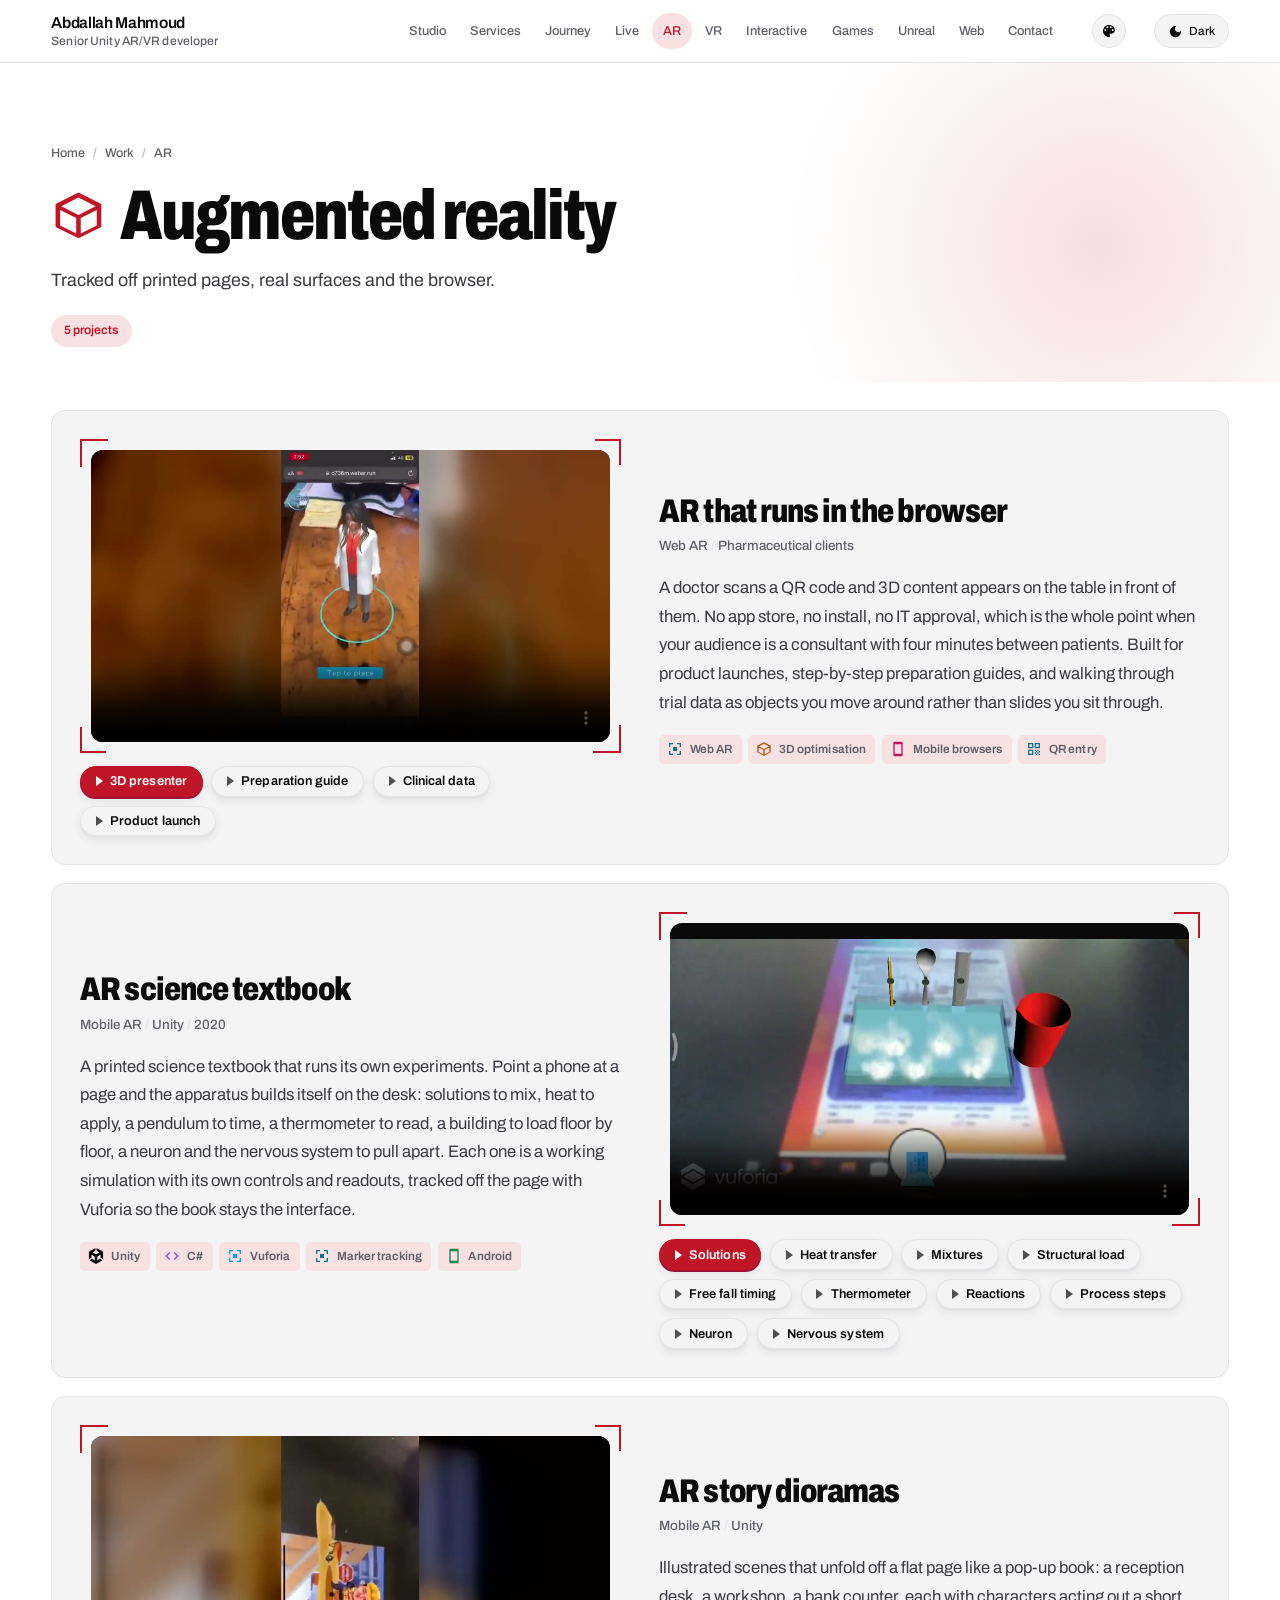
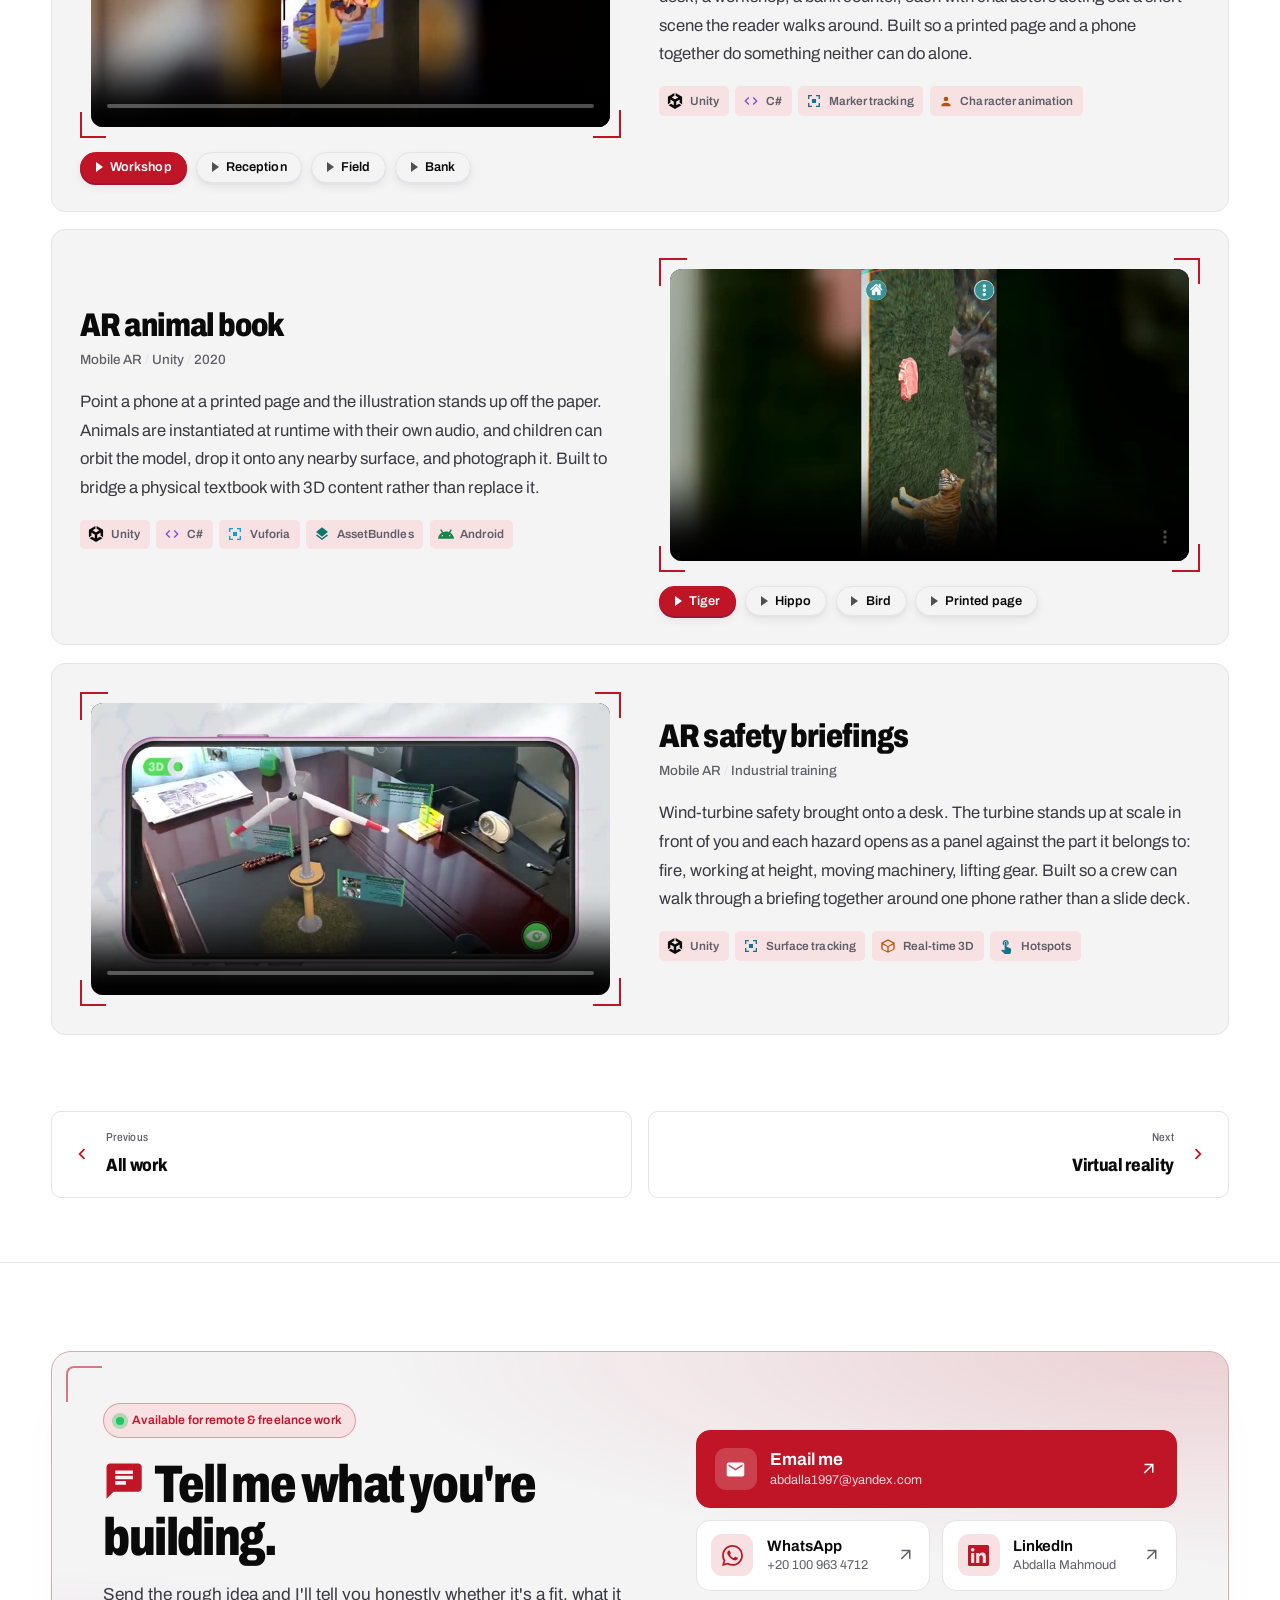
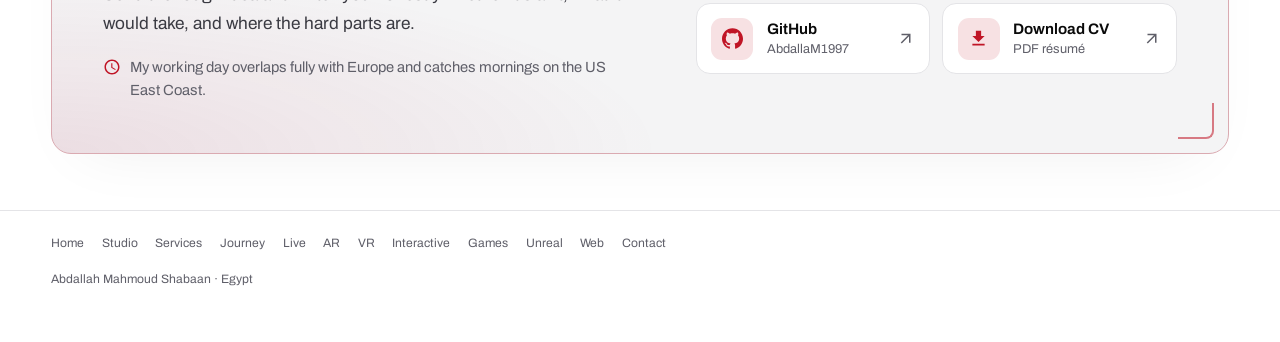
==== commit 5702a085: "Feature AmA Studio and its first game, Kinfold Add a studio panel straight after the hero with the A" ====
--- a/ar.html
+++ b/ar.html
@@ -46,7 +46,7 @@
 <noscript><link rel="stylesheet" href="https://fonts.googleapis.com/css2?family=Archivo:wdth,wght@62..125,400..900&amp;display=swap"></noscript>
 <!-- The version is bumped whenever styles.css changes: Pages caches assets for
      ten minutes, and without it a new page can load against the old stylesheet. -->
-<link rel="stylesheet" href="styles.css?v=20261015h">
+<link rel="stylesheet" href="styles.css?v=20261102a">
 </head>
 <body>
 <div class="progress" aria-hidden="true"></div>
@@ -77,6 +77,7 @@
     <span class="spring"></span>
     <button type="button" class="navtoggle" aria-label="Open menu" aria-expanded="false" aria-controls="mainnav"><svg viewBox="0 0 24 24" aria-hidden="true" focusable="false"><path class="bar1" d="M4 12h16"/><path class="bar2" d="M4 12h16"/><path class="bar3" d="M4 12h16"/></svg></button>
     <nav class="mainnav" id="mainnav" aria-label="Pages">
+      <a href="index.html#studio">Studio</a>
       <a href="index.html#services">Services</a>
       <a href="index.html#journey">Journey</a>
       <a href="index.html#live">Live</a>
@@ -257,6 +258,7 @@
 <footer class="wrap">
   <nav class="footnav" aria-label="Pages">
     <a href="index.html">Home</a>
+    <a href="index.html#studio">Studio</a>
     <a href="index.html#services">Services</a>
     <a href="index.html#journey">Journey</a>
     <a href="index.html#live">Live</a>
--- a/styles.css
+++ b/styles.css
@@ -239,16 +239,16 @@
 .hero .lede.sub{color:var(--mute);font-size:.97rem;margin-bottom:0}
 
 .hero-cta{display:flex;flex-wrap:wrap;gap:.85rem;justify-content:center;margin-top:1.7rem}
-.hero .cta{
+.hero .cta,.studio .cta{
   display:inline-block;margin:0;
   font-family:var(--display);font-weight:500;font-size:.88rem;
   text-decoration:none;background:var(--teal);color:var(--ground);
   padding:.82rem 1.7rem;border-radius:var(--r);
   border:1px solid var(--teal);
 }
-.hero .cta:hover{background:transparent;color:var(--teal)}
-.hero .cta.ghost{background:transparent;color:var(--teal)}
-.hero .cta.ghost:hover{background:var(--teal);color:var(--ground)}
+.hero .cta:hover,.studio .cta:hover{background:transparent;color:var(--teal)}
+.hero .cta.ghost,.studio .cta.ghost{background:transparent;color:var(--teal)}
+.hero .cta.ghost:hover,.studio .cta.ghost:hover{background:var(--teal);color:var(--ground)}
 
 .hero-social{display:flex;gap:.35rem;justify-content:center;margin-top:1.5rem}
 .hero-social a{
@@ -1281,6 +1281,79 @@
 .footnav a{color:var(--mute);text-decoration:none}
 .footnav a:hover{color:var(--teal)}
 
+/* ---------- home: AmA Studio ----------
+   The studio is the headline asset, so it gets its own panel straight after
+   the hero. The brand tile keeps the studio's own yellow, red and ink in both
+   themes, the way a logo would. */
+.studio-card{
+  display:grid;grid-template-columns:minmax(0,1fr);gap:clamp(1.25rem,2.5vw,2rem);
+  padding:clamp(1.1rem,2.5vw,1.75rem);
+  border:1px solid color-mix(in srgb,var(--teal) 45%,var(--line));border-radius:16px;
+  background:var(--ground-2);
+}
+.studio-brand{
+  position:relative;overflow:hidden;isolation:isolate;
+  display:flex;flex-direction:column;align-items:center;justify-content:center;
+  min-height:220px;border-radius:12px;text-decoration:none;
+  background:#FFE783;color:#181818;
+  transition:transform .25s ease;
+}
+.studio-brand:hover{transform:translateY(-3px)}
+.studio-brand .mark{
+  font-family:var(--head);font-weight:900;font-variation-settings:"wdth" 70;
+  font-size:clamp(4.2rem,9vw,6.4rem);line-height:.86;letter-spacing:-.04em;
+}
+.studio-brand .word{
+  font-family:var(--display);font-weight:800;text-transform:uppercase;
+  font-size:clamp(.95rem,1.8vw,1.2rem);letter-spacing:.42em;margin:.35rem 0 0 .42em;
+}
+.studio-brand .sq{position:absolute;z-index:-1;background:#F4473A}
+.studio-brand .s1{width:56px;height:56px;top:12%;left:9%;transform:rotate(-14deg)}
+.studio-brand .s2{width:30px;height:30px;bottom:14%;right:12%;transform:rotate(22deg)}
+.studio-brand .s3{width:16px;height:16px;top:10%;right:14%;background:#181818}
+.studio-copy{display:flex;flex-direction:column;justify-content:center}
+.studio-copy .kicker{
+  margin:0 0 .5rem;font-family:var(--display);font-size:.74rem;font-weight:700;
+  letter-spacing:.12em;text-transform:uppercase;color:var(--teal);
+}
+.studio-copy h3{
+  margin:0 0 .7rem;font-family:var(--head);font-weight:900;font-variation-settings:"wdth" 78;
+  font-size:clamp(1.9rem,3.6vw,2.7rem);line-height:1.02;letter-spacing:-.03em;
+}
+.studio-copy .desc{margin:0 0 1.3rem;max-width:var(--measure);font-size:1.04rem;line-height:1.7;color:var(--ink-2)}
+.studio-cta{display:flex;flex-wrap:wrap;gap:.7rem}
+.studio-game{
+  display:flex;flex-direction:column;overflow:hidden;
+  border:1px solid var(--line);border-radius:12px;background:var(--ground);
+  color:var(--ink);text-decoration:none;
+  transition:border-color .25s ease,transform .25s ease,box-shadow .25s ease;
+}
+.studio-game:hover{border-color:var(--teal);transform:translateY(-3px);box-shadow:0 16px 36px -16px var(--shadow)}
+.studio-game .art{display:block;aspect-ratio:16/10;overflow:hidden;background:var(--screen)}
+.studio-game .art img{width:100%;height:100%;object-fit:cover;transition:transform .5s cubic-bezier(.22,.61,.36,1)}
+.studio-game:hover .art img{transform:scale(1.04)}
+.studio-game .info{display:flex;align-items:flex-start;gap:.85rem;padding:1rem 1.1rem 1.1rem}
+.studio-game .icon{width:56px;height:56px;border-radius:13px;flex:none;box-shadow:0 4px 12px var(--shadow)}
+.studio-game .txt{display:flex;flex-direction:column;gap:.22rem;min-width:0;flex:1}
+.studio-game .badge{font-family:var(--display);font-size:.7rem;font-weight:700;letter-spacing:.08em;text-transform:uppercase;color:var(--teal)}
+.studio-game strong{font-family:var(--head);font-size:1.35rem;font-weight:850;letter-spacing:-.022em;font-variation-settings:"wdth" 82;line-height:1.1}
+.studio-game .tag{font-size:.95rem;line-height:1.55;color:var(--ink-2)}
+.studio-game .plat{font-family:var(--display);font-size:.76rem;color:var(--mute)}
+.studio-game .go svg{width:22px;height:22px;fill:var(--teal);transition:transform .2s ease}
+.studio-game:hover .go svg{transform:translate(2px,-2px)}
+@media (min-width:700px){
+  .studio-card{grid-template-columns:minmax(0,.85fr) minmax(0,1fr)}
+  .studio-game{grid-column:1 / -1;flex-direction:row}
+  .studio-game .art{flex:0 0 48%;aspect-ratio:auto;min-height:220px}
+  .studio-game .info{align-self:center}
+}
+@media (min-width:1150px){
+  .studio-card{grid-template-columns:minmax(0,.8fr) minmax(0,1fr) minmax(0,1.15fr);align-items:stretch}
+  .studio-game{grid-column:auto;flex-direction:column}
+  .studio-game .art{flex:none;aspect-ratio:16/10;min-height:0}
+  .studio-game .info{align-self:stretch}
+}
+
 /* ---------- wide screens ----------
    The layout spans the whole window, so on big monitors each block spreads
    its content across that width instead of leaving one side empty, while
